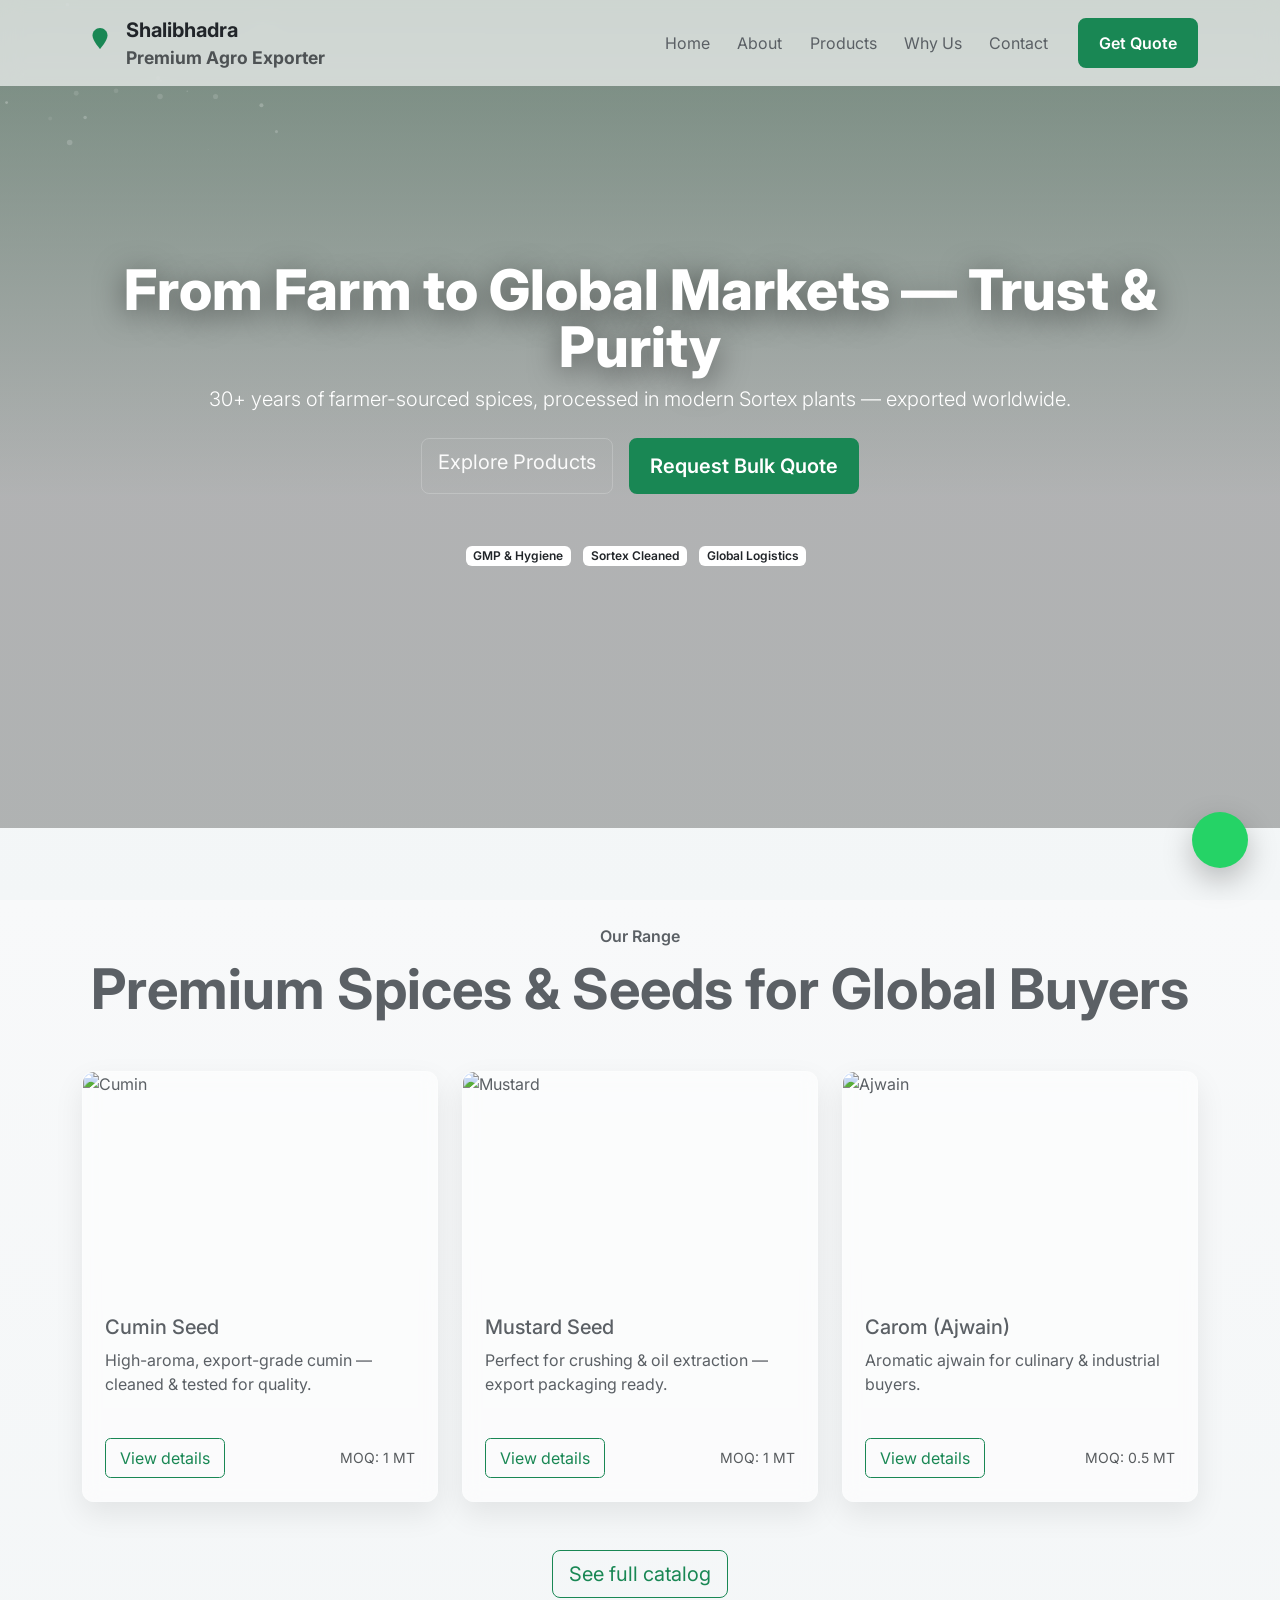
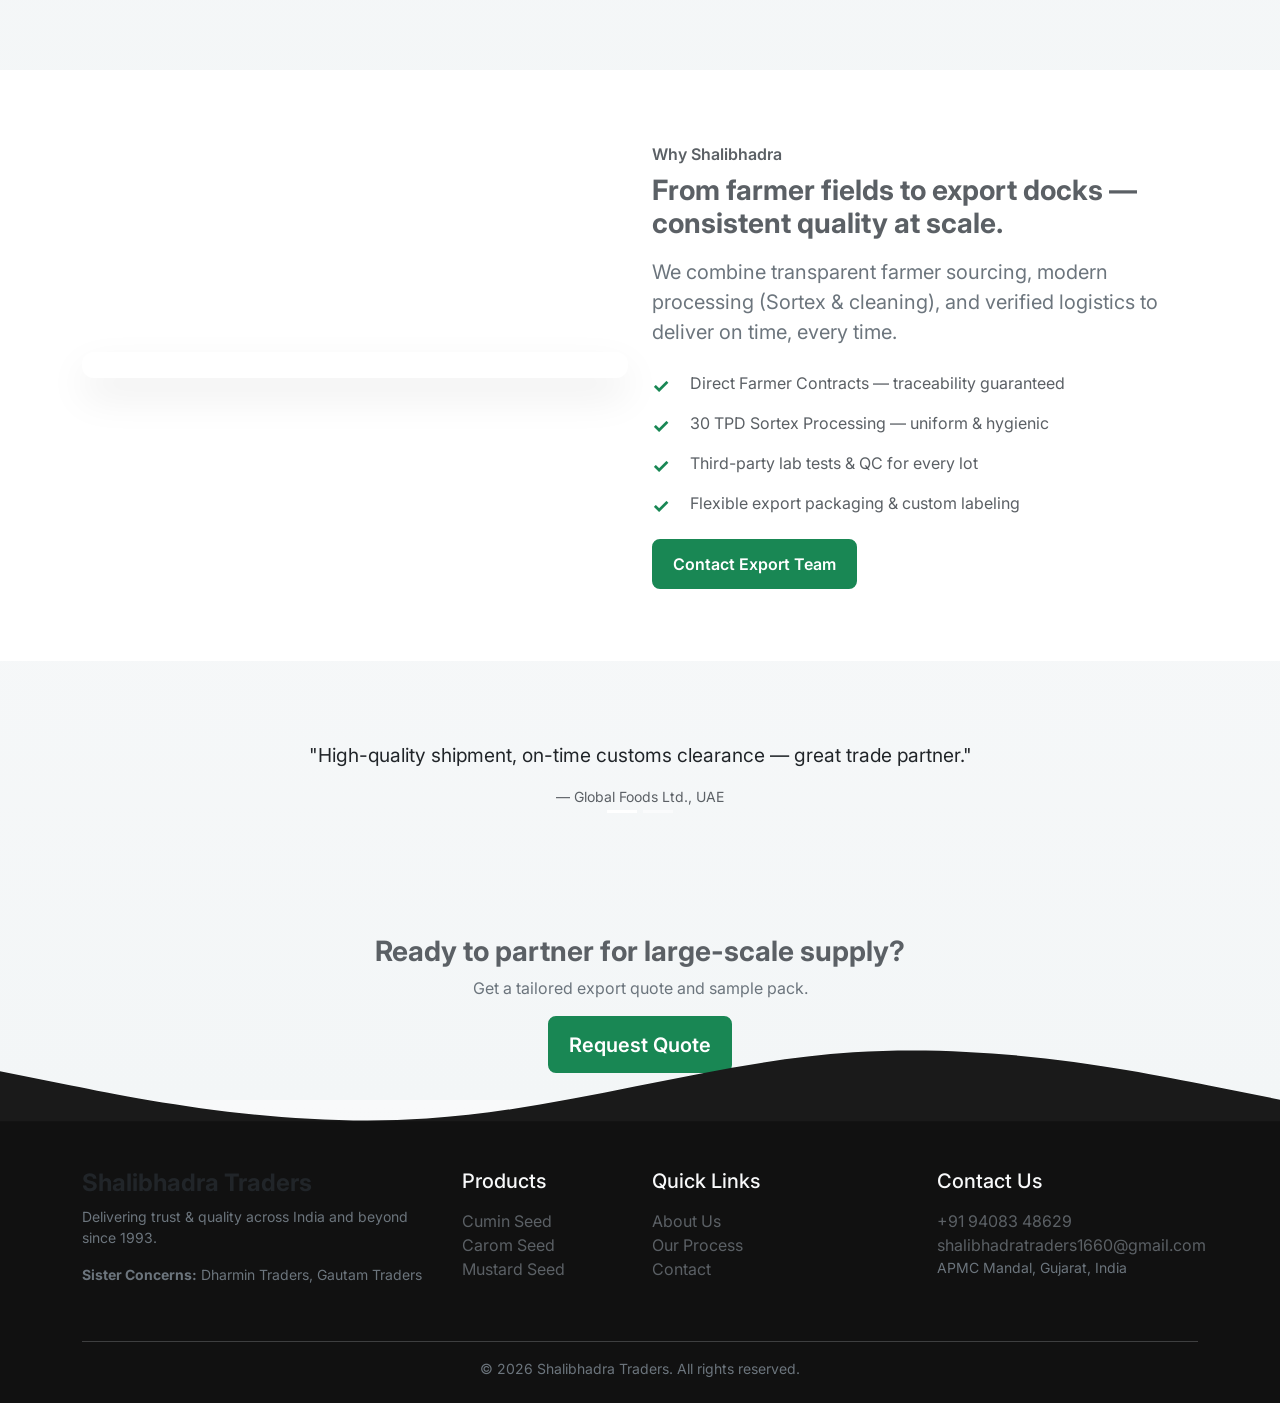
==== index.html @ 34e361e0 "add my project files" ====
<!doctype html>
<html lang="en">
<head>
  <meta charset="utf-8" />
  <meta name="viewport" content="width=device-width,initial-scale=1" />
  <title>Shalibhadra Traders — Premium Agro Exporters</title>
  <meta name="description" content="Shalibhadra Traders — Trusted agro exporter since 1993. Clean processing, direct farmer sourcing, bulk supply, global logistics." />
  <link href="https://cdn.jsdelivr.net/npm/bootstrap@5.3.3/dist/css/bootstrap.min.css" rel="stylesheet">
  <link href="https://fonts.googleapis.com/css2?family=Inter:wght@300;400;600;700&display=swap" rel="stylesheet">
  <link rel="stylesheet" href="assets/css/style.css">
</head>
<body>

  <!-- PRELOADER -->
  <div id="preloader"><div class="spinner"></div></div>

  <!-- NAV -->
  <header class="fixed-top">
    <nav id="mainNavbar" class="navbar navbar-expand-lg frosted-nav">
      <div class="container">
        <a class="navbar-brand d-flex align-items-center gap-2" href="index.html">
          <svg width="36" height="36" viewBox="0 0 24 24" fill="none" aria-hidden><path d="M12 2c2.7 0 5 2.3 5 5 0 3.4-5 9-5 9s-5-5.6-5-9c0-2.7 2.3-5 5-5z" fill="#198754"/></svg>
          <div>
            <div class="fw-bold">Shalibhadra</div>
            <small class="text-muted d-block">Premium Agro Exporter</small>
          </div>
        </a>

        <button class="navbar-toggler" type="button" data-bs-toggle="collapse" data-bs-target="#mainNav">
          <span class="navbar-toggler-icon"></span>
        </button>

        <div class="collapse navbar-collapse" id="mainNav">
          <ul class="navbar-nav ms-auto align-items-lg-center">
            <li class="nav-item"><a class="nav-link" href="#hero">Home</a></li>
            <li class="nav-item"><a class="nav-link" href="about.html">About</a></li>
            <li class="nav-item"><a class="nav-link" href="#products-preview">Products</a></li>
            <li class="nav-item"><a class="nav-link" href="#why-us">Why Us</a></li>
            <li class="nav-item"><a class="nav-link" href="contact.html">Contact</a></li>
            <li class="nav-item ms-lg-3"><a class="btn btn-primary-green" href="contact.html">Get Quote</a></li>
          </ul>
        </div>
      </div>
    </nav>
  </header>

  <!-- HERO -->
  <section id="hero" class="d-flex align-items-center justify-content-center">
    <div id="hero-bg"></div>
    <div id="hero-overlay"></div>
    <div class="container text-center" id="hero-content">
      <h1 class="hero-title animate-hero">From Farm to Global Markets — <span class="text-green">Trust & Purity</span></h1>
      <p class="lead text-white mb-4 animate-hero" style="animation-delay: 0.08s;">
        30+ years of farmer-sourced spices, processed in modern Sortex plants — exported worldwide.
      </p>
      <div class="d-flex justify-content-center gap-3 animate-hero" style="animation-delay: 0.16s;">
        <a href="#products-preview" class="btn btn-outline-light btn-lg">Explore Products</a>
        <a href="contact.html" class="btn btn-primary-green btn-lg">Request Bulk Quote</a>
      </div>

      <!-- quick badges -->
      <div class="hero-badges mt-5 animate-hero" style="animation-delay:0.26s;">
        <span class="badge bg-white text-dark me-2">GMP & Hygiene</span>
        <span class="badge bg-white text-dark me-2">Sortex Cleaned</span>
        <span class="badge bg-white text-dark">Global Logistics</span>
      </div>
    </div>

    <!-- subtle particles canvas -->
    <canvas id="hero-particles"></canvas>
  </section>

  <!-- PRODUCTS PREVIEW -->
  <section id="products-preview" class="py-6">
    <div class="container">
      <div class="text-center mb-5 animate-on-scroll">
        <span class="text-green fw-semibold">Our Range</span>
        <h2 class="display-4 fw-bold mt-2">Premium Spices & Seeds for Global Buyers</h2>
      </div>

      <div class="row g-4">
        <!-- Product card template -->
        <div class="col-md-6 col-lg-4">
          <article class="product-card-glass animate-on-scroll" data-product='{"title":"Cumin Seed","desc":"Uniform, high-oil cumin for flavor & aroma. Export-grade packaging available."}'>
            <img src="https://images.unsplash.com/photo-1516251193007-45ef944ab0c6?q=80&w=1600" class="card-img-top" alt="Cumin">
            <div class="card-body">
              <h5 class="card-title">Cumin Seed</h5>
              <p class="card-text">High-aroma, export-grade cumin — cleaned & tested for quality.</p>
              <div class="mt-3 d-flex align-items-center justify-content-between">
                <a class="btn-ghost-green btn-sm view-product" href="#" role="button">View details</a>
                <small class="text-muted">MOQ: 1 MT</small>
              </div>
            </div>
          </article>
        </div>

        <div class="col-md-6 col-lg-4">
          <article class="product-card-glass animate-on-scroll" data-product='{"title":"Mustard Seed","desc":"Bright, consistent mustard seeds sourced from trusted farms."}'>
            <img src="https://images.unsplash.com/photo-1542444459-db7a4bf93083?q=80&w=1600" class="card-img-top" alt="Mustard">
            <div class="card-body">
              <h5 class="card-title">Mustard Seed</h5>
              <p class="card-text">Perfect for crushing & oil extraction — export packaging ready.</p>
              <div class="mt-3 d-flex align-items-center justify-content-between">
                <a class="btn-ghost-green btn-sm view-product" href="#">View details</a>
                <small class="text-muted">MOQ: 1 MT</small>
              </div>
            </div>
          </article>
        </div>

        <div class="col-md-6 col-lg-4">
          <article class="product-card-glass animate-on-scroll" data-product='{"title":"Carom (Ajwain)","desc":"Fresh ajwain with strong essential oils — cleaned & size-graded."}'>
            <img src="https://images.unsplash.com/photo-1604908177522-6b2b8c8a80c6?q=80&w=1600" class="card-img-top" alt="Ajwain">
            <div class="card-body">
              <h5 class="card-title">Carom (Ajwain)</h5>
              <p class="card-text">Aromatic ajwain for culinary & industrial buyers.</p>
              <div class="mt-3 d-flex align-items-center justify-content-between">
                <a class="btn-ghost-green btn-sm view-product" href="#">View details</a>
                <small class="text-muted">MOQ: 0.5 MT</small>
              </div>
            </div>
          </article>
        </div>

      </div> <!-- /row -->

      <div class="text-center mt-5 animate-on-scroll">
        <a href="products.html" class="btn btn-outline-green btn-lg">See full catalog</a>
      </div>
    </div>
  </section>

  <!-- WHY US -->
  <section id="why-us" class="py-6 bg-white">
    <div class="container">
      <div class="row g-4 align-items-center">
        <div class="col-lg-6 animate-on-scroll">
          <div class="story-image-wrapper">
            <img src="https://images.unsplash.com/photo-1571757279013-40a0f395b3e6?q=80&w=1600" alt="Processing plant" class="img-fluid parallax-image">
          </div>
        </div>
        <div class="col-lg-6 animate-on-scroll">
          <div class="story-content-box">
            <span class="text-green fw-semibold">Why Shalibhadra</span>
            <h3 class="fw-bold mt-2">From farmer fields to export docks — consistent quality at scale.</h3>
            <p class="text-secondary fs-5 mt-3">We combine transparent farmer sourcing, modern processing (Sortex & cleaning), and verified logistics to deliver on time, every time.</p>
            <ul class="why-us-list mt-4">
              <li>Direct Farmer Contracts — traceability guaranteed</li>
              <li>30 TPD Sortex Processing — uniform & hygienic</li>
              <li>Third-party lab tests & QC for every lot</li>
              <li>Flexible export packaging & custom labeling</li>
            </ul>
            <div class="mt-4">
              <a class="btn btn-primary-green" href="contact.html">Contact Export Team</a>
            </div>
          </div>
        </div>
      </div>
    </div>
  </section>

  <!-- TESTIMONIALS -->
  <section id="testimonials" class="py-5 testimonial-section">
    <div class="container">
      <div id="testimonialCarousel" class="carousel slide" data-bs-ride="carousel">
        <div class="carousel-inner">
          <div class="carousel-item active">
            <div class="testimonial-card">
              <p>"High-quality shipment, on-time customs clearance — great trade partner."</p>
              <small class="d-block mt-3">— Global Foods Ltd., UAE</small>
            </div>
          </div>
          <div class="carousel-item">
            <div class="testimonial-card">
              <p>"Reliable quality, transparent communication — we trust their supply chain."</p>
              <small class="d-block mt-3">— SpiceWorks, UK</small>
            </div>
          </div>
        </div>
        <div class="carousel-indicators mt-3">
          <button type="button" data-bs-target="#testimonialCarousel" data-bs-slide-to="0" class="active"></button>
          <button type="button" data-bs-target="#testimonialCarousel" data-bs-slide-to="1"></button>
        </div>
      </div>
    </div>
  </section>

  <!-- CTA -->
  <section class="py-5 text-center">
    <div class="container">
      <h3 class="fw-bold animate-on-scroll">Ready to partner for large-scale supply?</h3>
      <p class="text-secondary animate-on-scroll">Get a tailored export quote and sample pack.</p>
      <a class="btn btn-primary-green btn-lg animate-on-scroll" href="contact.html">Request Quote</a>
    </div>
  </section>

  <!-- FOOTER -->
  <footer id="footer" class="footer-section">
    <div class="footer-top-wave">
      <svg xmlns="http://www.w3.org/2000/svg" viewBox="0 0 1440 120" preserveAspectRatio="none">
        <path fill="#1a1a1a" d="M0,64L80,80C160,96,320,128,480,117.3C640,107,800,53,960,42.7C1120,32,1280,64,1360,80L1440,96L1440,320L1360,320C1280,320,1120,320,960,320C800,320,640,320,480,320C320,320,160,320,80,320L0,320Z"></path>
      </svg>
    </div>

    <div class="footer-content pt-5 pb-4">
      <div class="container">
        <div class="row">
          <div class="col-lg-4 mb-4">
            <h5 class="navbar-brand fs-4"><span class="text-green">Shalibhadra</span> Traders</h5>
            <p class="text-secondary small">Delivering trust & quality across India and beyond since 1993.</p>
            <p class="text-secondary small"><strong>Sister Concerns:</strong> Dharmin Traders, Gautam Traders</p>
          </div>
          <div class="col-lg-2 mb-4">
            <h5 class="text-light mb-3">Products</h5>
            <ul class="list-unstyled footer-links">
              <li><a href="product-detail.html">Cumin Seed</a></li>
              <li><a href="product-detail.html">Carom Seed</a></li>
              <li><a href="product-detail.html">Mustard Seed</a></li>
            </ul>
          </div>
          <div class="col-lg-3 mb-4">
            <h5 class="text-light mb-3">Quick Links</h5>
            <ul class="list-unstyled footer-links">
              <li><a href="about.html">About Us</a></li>
              <li><a href="about.html#process">Our Process</a></li>
              <li><a href="contact.html">Contact</a></li>
            </ul>
          </div>
          <div class="col-lg-3 mb-4">
            <h5 class="text-light mb-3">Contact Us</h5>
            <ul class="list-unstyled footer-links">
              <li><a href="tel:+919408348629">+91 94083 48629</a></li>
              <li><a href="mailto:shalibhadratraders1660@gmail.com">shalibhadratraders1660@gmail.com</a></li>
              <li><p class="text-secondary small">APMC Mandal, Gujarat, India</p></li>
            </ul>
          </div>
        </div>

        <hr class="border-secondary-subtle">
        <div class="text-center text-secondary small">© <span id="current-year"></span> Shalibhadra Traders. All rights reserved.</div>
      </div>
    </div>
  </footer>

  <!-- PRODUCT DETAILS MODAL -->
  <div class="modal fade" id="productModal" tabindex="-1" aria-hidden="true">
    <div class="modal-dialog modal-dialog-centered modal-lg">
      <div class="modal-content border-0 shadow-lg">
        <div class="modal-header border-0">
          <h5 id="productModalTitle" class="modal-title"></h5>
          <button type="button" class="btn-close" data-bs-dismiss="modal" aria-label="Close"></button>
        </div>
        <div class="modal-body">
          <p id="productModalDesc" class="text-secondary"></p>
          <div class="row">
            <div class="col-md-6">
              <table class="table">
                <tbody>
                  <tr><th>MOQ</th><td>0.5 - 1 MT</td></tr>
                  <tr><th>Packing</th><td>Jute Bags / PP Bag / Bulk</td></tr>
                  <tr><th>Processing</th><td>Sortex cleaned, graded</td></tr>
                </tbody>
              </table>
            </div>
            <div class="col-md-6">
              <div class="ratio ratio-16x9">
                <img id="productModalImage" src="" alt="product" class="img-fluid object-cover">
              </div>
            </div>
          </div>
        </div>
        <div class="modal-footer border-0">
          <a href="contact.html" class="btn btn-primary-green">Get Sample & Quote</a>
        </div>
      </div>
    </div>
  </div>

  <!-- WHATSAPP -->
  <a href="https://api.whatsapp.com/send?phone=919408348629" id="whatsapp-button" target="_blank" title="Chat on WhatsApp">
    <svg xmlns="http://www.w3.org/2000/svg" fill="currentColor" viewBox="0 0 16 16"><path d="M13.601 2.326A7.854 7.854 0 0 0 7.994 0..."/></svg>
  </a>

  <script src="https://cdn.jsdelivr.net/npm/bootstrap@5.3.3/dist/js/bootstrap.bundle.min.js"></script>
  <script src="assets/js/main.js"></script>
</body>
</html>
---- assets/css/style.css ----
/* --- Root & Base --- */
:root {
  --brand-light-bg: #F8F9FA;
  --brand-white: #FFFFFF;
  --brand-dark-text: #212529;
  --brand-secondary-text: #5b6065;
  --brand-green: #198754;
  --brand-green-light: rgba(25,135,84,0.08);
  --brand-border: #E9ECEF;
  --font-sans: 'Inter', sans-serif;
  --glass-opacity: 0.55;
}

* {box-sizing: border-box}
html,body {height:100%}
body {
  background: linear-gradient(180deg, var(--brand-light-bg) 0%, #F3F6F7 100%);
  color: var(--brand-secondary-text);
  font-family: var(--font-sans);
  -webkit-font-smoothing:antialiased;
  -moz-osx-font-smoothing:grayscale;
  overflow-x:hidden;
}

/* Preloader */
#preloader{
  position:fixed;inset:0;background:var(--brand-white);z-index:9999;
  display:flex;align-items:center;justify-content:center;transition:opacity .5s ease;
}
#preloader .spinner{width:56px;height:56px;border:5px solid var(--brand-green-light);border-top-color:var(--brand-green);border-radius:50%;animation:spin 0.9s linear infinite}
@keyframes spin{to{transform:rotate(360deg)}}
body.loaded #preloader{opacity:0;visibility:hidden;pointer-events:none}

/* Navbar */
.frosted-nav{
  background: rgba(255,255,255,0.65);
  backdrop-filter: blur(10px);
  -webkit-backdrop-filter: blur(10px);
  padding: 0.6rem 0;
  transition: all .25s ease;
  border-bottom:1px solid transparent;
}
.frosted-nav.scrolled{background:rgba(255,255,255,0.88);border-bottom:1px solid var(--brand-border)}
.navbar-brand{font-weight:700;color:var(--brand-dark-text)}
.nav-link{color:var(--brand-secondary-text);margin:0 .35rem;position:relative;padding-bottom:.5rem}
.nav-link::after{content:'';position:absolute;left:.5rem;right:.5rem;height:2px;background:var(--brand-green);transform:scaleX(0);transition:transform .28s}
.nav-link:hover::after,.nav-link.active::after{transform:scaleX(1)}
.navbar-toggler{border-color:rgba(0,0,0,0.08)}
.navbar-toggler-icon{background-image:url("data:image/svg+xml,%3csvg xmlns='http://www.w3.org/2000/svg' viewBox='0 0 30 30'%3e%3cpath stroke='rgba(33,37,41,0.7)' stroke-linecap='round' stroke-miterlimit='10' stroke-width='2' d='M4 7h22M4 15h22M4 23h22'/%3e%3c/svg%3e")}

/* Hero */
#hero{height:92vh;min-height:560px;position:relative;display:flex;align-items:center;justify-content:center;text-align:center;color:#fff;overflow:hidden}
#hero-bg{
  position:absolute;inset:0;background-image: url('https://images.unsplash.com/photo-1516253593875-bd7c038363a0?q=80&w=2000');
  background-size:cover;background-position:center;filter:brightness(.46) saturate(.95);
  transform:scale(1.05);transition:transform 12s linear;
}
#hero:hover #hero-bg{transform:scale(1.02)}
#hero-overlay{position:absolute;inset:0;background:linear-gradient(180deg, rgba(6,44,21,0.55) 0%, rgba(0,0,0,0.28) 60%)}
#hero-content{position:relative;z-index:5;padding:6rem 1rem}
.hero-title{font-size:clamp(2rem,5vw,3.5rem);line-height:1.02;font-weight:800;color:white;text-shadow:0 6px 30px rgba(0,0,0,.5)}
.hero-badges .badge{background:rgba(255,255,255,0.92);color:var(--brand-dark-text);font-weight:600;margin-right:.5rem}

/* Particles canvas */
#hero-particles{position:absolute;inset:0;z-index:4;pointer-events:none}

/* Buttons */
.btn-primary-green{background:var(--brand-green);color:#fff;border:2px solid var(--brand-green);font-weight:600;padding:.7rem 1.2rem;border-radius:.5rem}
.btn-primary-green:hover{background:transparent;color:var(--brand-green);transform:translateY(-3px);box-shadow:0 10px 30px rgba(25,135,84,0.12)}
.btn-outline-light{border:1px solid rgba(255,255,255,0.2);color:rgba(255,255,255,0.95)}
.btn-outline-green{border:1px solid var(--brand-green);color:var(--brand-green);background:transparent}

/* Sections */
section{padding:4.5rem 0}
#products-preview{padding-top:6rem}
.page-header{padding:7rem 0 3rem;background:var(--brand-white);border-bottom:1px solid var(--brand-border)}
.story-section{padding:3.5rem 0}
.story-image-wrapper{border-radius:.75rem;overflow:hidden;box-shadow:0 18px 40px rgba(0,0,0,.08)}
.story-image-wrapper img{width:100%;height:100%;object-fit:cover}

/* Product Card Glass */
.product-card-glass{
  background: rgba(255,255,255,var(--glass-opacity));backdrop-filter: blur(8px);-webkit-backdrop-filter: blur(8px);
  border-radius:.75rem;border:1px solid rgba(255,255,255,0.18);box-shadow:0 12px 30px rgba(0,0,0,0.08);overflow:hidden;transition:all .28s;display:flex;flex-direction:column;height:100%
}
.product-card-glass .card-img-top{height:220px;object-fit:cover;transition:transform .4s}
.product-card-glass:hover{transform:translateY(-10px);box-shadow:0 30px 60px rgba(0,0,0,0.12)}
.product-card-glass:hover .card-img-top{transform:scale(1.05)}
.product-card-glass .card-body{padding:1.4rem;display:flex;flex-direction:column;gap:.6rem}
.btn-ghost-green{color:var(--brand-green);border:1px solid var(--brand-green);padding:.45rem .85rem;border-radius:.35rem;text-decoration:none}

/* Feature & Why us */
.feature-card{background:var(--brand-white);border:1px solid var(--brand-border);border-radius:.75rem;padding:1.5rem;transition:all .25s}
.why-us-list{list-style:none;padding-left:0}
.why-us-list li{position:relative;padding-left:2.4rem;margin-bottom:1rem;color:var(--brand-secondary-text)}
.why-us-list li::before{content:'✓';position:absolute;left:0;color:var(--brand-green);font-weight:700;font-size:1.25rem}

/* Testimonial */
.testimonial-card{max-width:880px;margin:0 auto;padding:2rem;text-align:center}
.testimonial-card p{color:var(--brand-dark-text);font-weight:400;font-size:1.2rem}

/* Footer */
.footer-section{background:#111;color:var(--brand-secondary-text);position:relative}
.footer-top-wave{position:absolute;top:0;left:0;width:100%;line-height:0;transform:translateY(-100%)}
.footer-content{padding-top:5rem;padding-bottom:4rem}
.footer-links a{color:var(--brand-secondary-text);text-decoration:none}
.footer-links a:hover{color:var(--brand-green)}

/* Modal product image */
#productModalImage{width:100%;height:100%;object-fit:cover}

/* Animate on scroll (JS will add .is-visible) */
.animate-on-scroll{opacity:0;transform:translateY(30px);transition:opacity .8s ease-out,transform .8s ease-out}
.animate-on-scroll.is-visible{opacity:1;transform:none}

/* WhatsApp button */
#whatsapp-button{position:fixed;right:2rem;bottom:2rem;background:#25D366;color:white;width:56px;height:56px;border-radius:50%;display:flex;align-items:center;justify-content:center;box-shadow:0 12px 30px rgba(0,0,0,0.25);z-index:9999}
#whatsapp-button svg{width:22px;height:22px}

/* Responsive */
@media (max-width:991px){
  #hero-content{padding:3.5rem 1rem}
  .hero-title{font-size:1.9rem}
  .product-card-glass .card-img-top{height:180px}
}
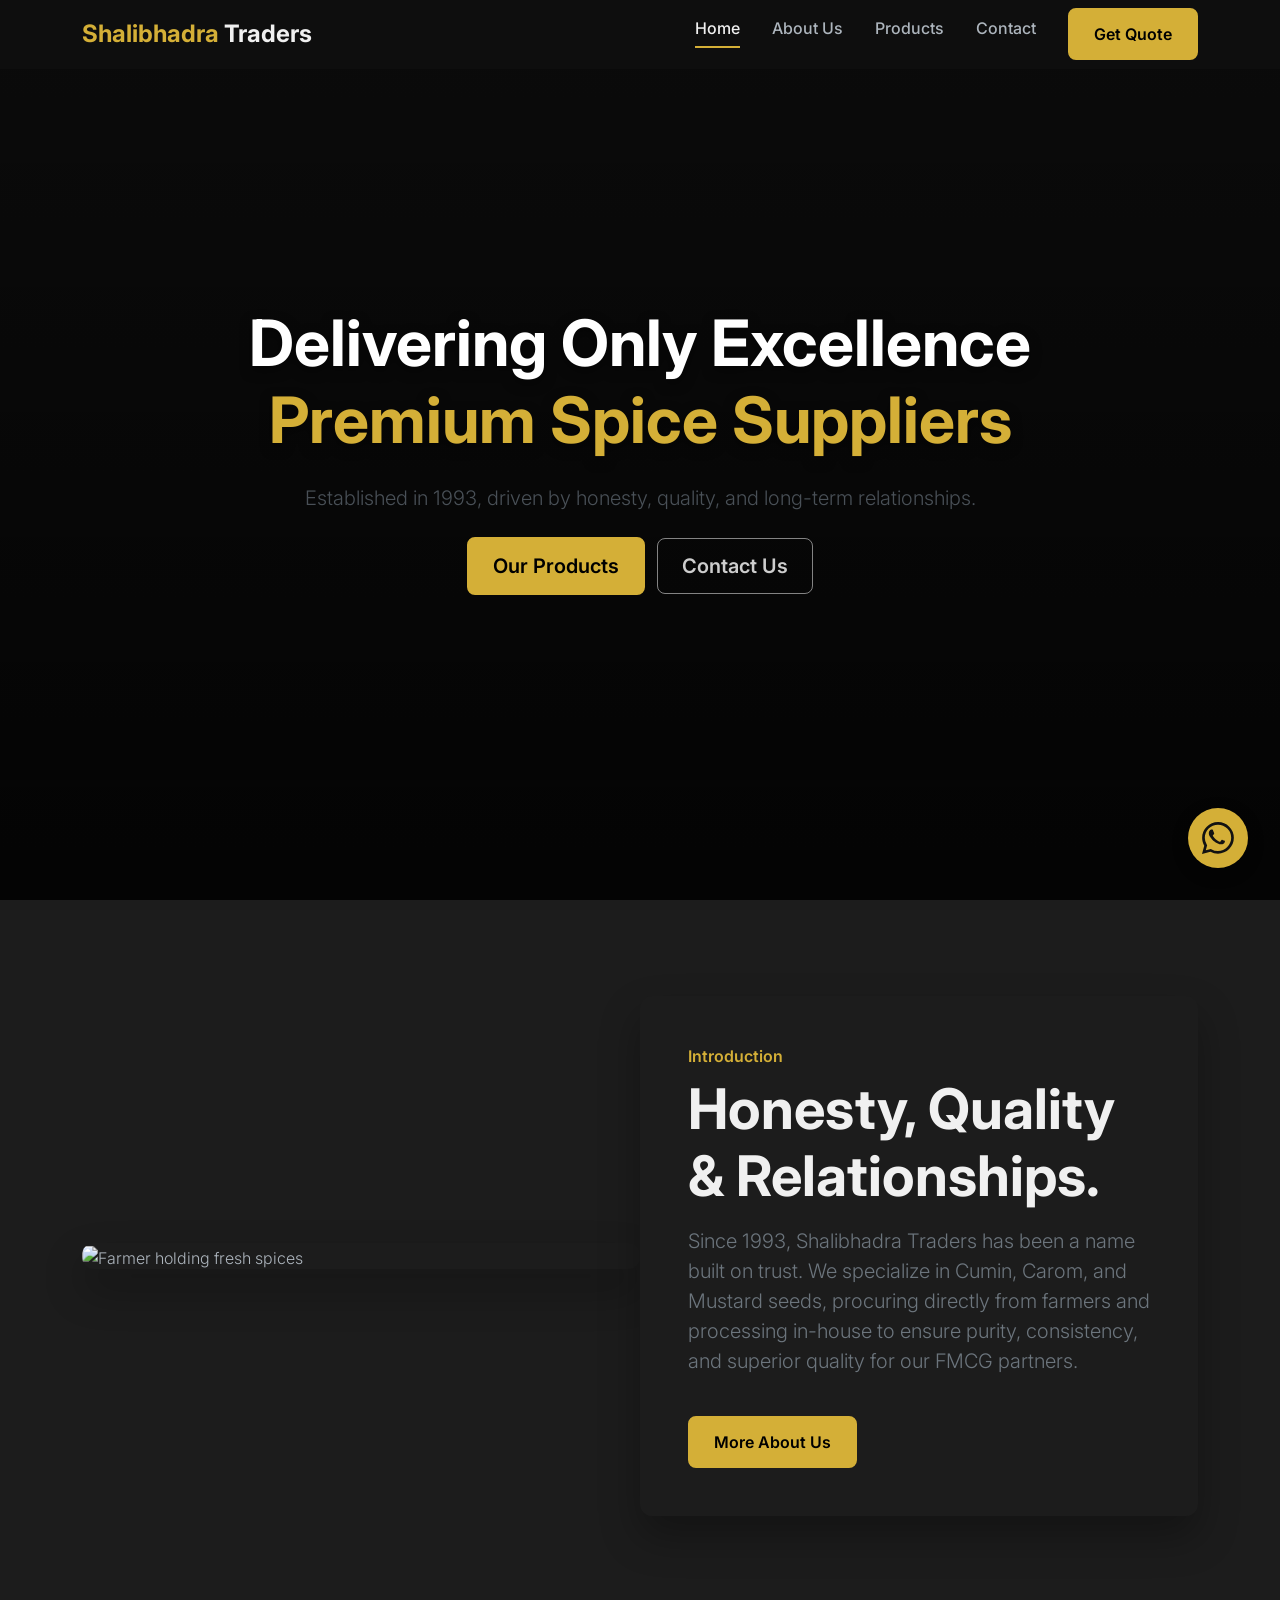
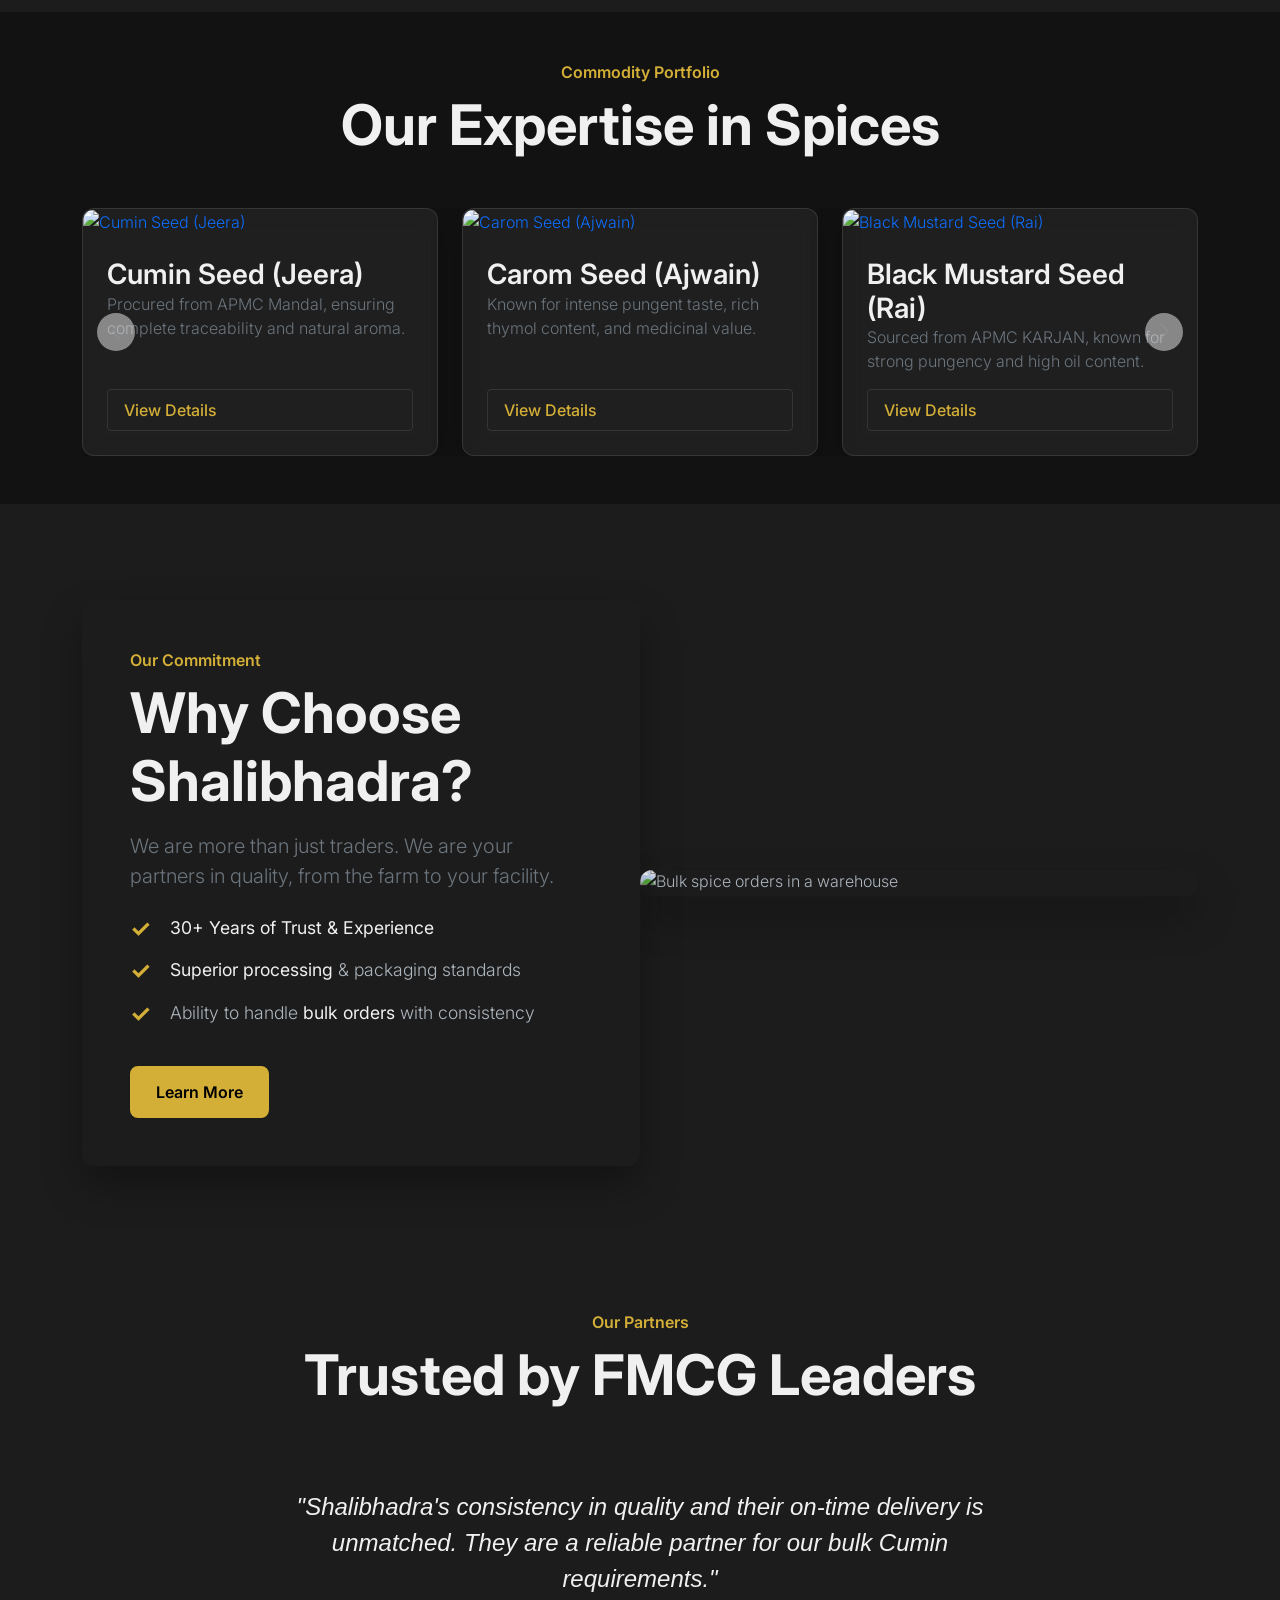
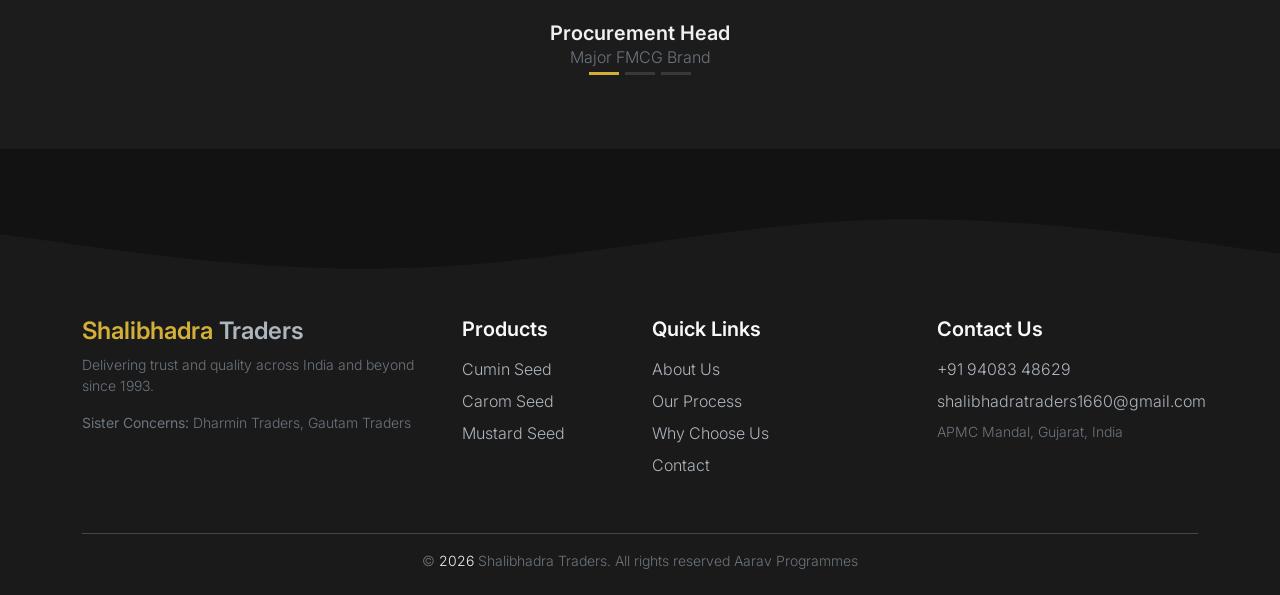
==== commit 73720955: "add my project files" ====
--- a/index.html
+++ b/index.html
@@ -1,287 +1,368 @@
-<!doctype html>
+<!DOCTYPE html>
 <html lang="en">
 <head>
-  <meta charset="utf-8" />
-  <meta name="viewport" content="width=device-width,initial-scale=1" />
-  <title>Shalibhadra Traders — Premium Agro Exporters</title>
-  <meta name="description" content="Shalibhadra Traders — Trusted agro exporter since 1993. Clean processing, direct farmer sourcing, bulk supply, global logistics." />
-  <link href="https://cdn.jsdelivr.net/npm/bootstrap@5.3.3/dist/css/bootstrap.min.css" rel="stylesheet">
-  <link href="https://fonts.googleapis.com/css2?family=Inter:wght@300;400;600;700&display=swap" rel="stylesheet">
-  <link rel="stylesheet" href="assets/css/style.css">
+    <meta charset="UTF-8">
+    <meta name="viewport" content="width=device-width, initial-scale=1.0">
+    
+    <!-- === SEO === -->
+    <title>Shalibhadra Traders - Premium Spice Suppliers & Exporters</title>
+    <meta name="description" content="Welcome to Shalibhadra Traders, a trusted supplier of premium Cumin, Carom, and Mustard seeds since 1993. We specialize in direct farmer sourcing and bulk FMCG supply.">
+    <link rel="canonical" href="https://www.yourdomain.com/index.html">
+    <link rel="icon" href="https://placehold.co/32x32/D4AF37/121212?text=ST" type="image/png">
+
+    <!-- === Open Graph (for Social Sharing) === -->
+    <meta property="og:title" content="Shalibhadra Traders - Premium Spice Suppliers">
+    <meta property="og:description" content="Trusted supplier of Cumin, Carom, and Mustard seeds. Direct farmer sourcing & in-house Sortex processing.">
+    <meta property="og:type" content="website">
+    <meta property="og:url" content="https://www.yourdomain.com/index.html">
+    <meta property="og:image" content="https://images.unsplash.com/photo-1516253593875-bd7c038363a0?q=80&w=1200&fit=crop">
+
+    <!-- === STYLES === -->
+    <link href="https://cdn.jsdelivr.net/npm/bootstrap@5.3.3/dist/css/bootstrap.min.css" rel="stylesheet">
+    <link href="https://fonts.googleapis.com/css2?family=Inter:wght@300;400;600;700&display=swap" rel="stylesheet">
+    <link rel="stylesheet" href="assets/css/style.css">
 </head>
 <body>
 
-  <!-- PRELOADER -->
-  <div id="preloader"><div class="spinner"></div></div>
-
-  <!-- NAV -->
-  <header class="fixed-top">
-    <nav id="mainNavbar" class="navbar navbar-expand-lg frosted-nav">
-      <div class="container">
-        <a class="navbar-brand d-flex align-items-center gap-2" href="index.html">
-          <svg width="36" height="36" viewBox="0 0 24 24" fill="none" aria-hidden><path d="M12 2c2.7 0 5 2.3 5 5 0 3.4-5 9-5 9s-5-5.6-5-9c0-2.7 2.3-5 5-5z" fill="#198754"/></svg>
-          <div>
-            <div class="fw-bold">Shalibhadra</div>
-            <small class="text-muted d-block">Premium Agro Exporter</small>
-          </div>
-        </a>
-
-        <button class="navbar-toggler" type="button" data-bs-toggle="collapse" data-bs-target="#mainNav">
-          <span class="navbar-toggler-icon"></span>
-        </button>
-
-        <div class="collapse navbar-collapse" id="mainNav">
-          <ul class="navbar-nav ms-auto align-items-lg-center">
-            <li class="nav-item"><a class="nav-link" href="#hero">Home</a></li>
-            <li class="nav-item"><a class="nav-link" href="about.html">About</a></li>
-            <li class="nav-item"><a class="nav-link" href="#products-preview">Products</a></li>
-            <li class="nav-item"><a class="nav-link" href="#why-us">Why Us</a></li>
-            <li class="nav-item"><a class="nav-link" href="contact.html">Contact</a></li>
-            <li class="nav-item ms-lg-3"><a class="btn btn-primary-green" href="contact.html">Get Quote</a></li>
-          </ul>
+    <!-- ======== PRELOADER ======== -->
+    <div id="preloader">
+        <div class="spinner"></div>
+    </div>
+
+    <!-- ======== REUSABLE HEADER ======== -->
+    <header class="fixed-top">
+        <nav class="navbar navbar-expand-lg frosted-nav" id="mainNavbar">
+            <div class="container">
+                <a class="navbar-brand" href="index.html">
+                    <span class="text-gold">Shalibhadra</span> Traders
+                </a>
+                <button class="navbar-toggler" type="button" data-bs-toggle="collapse" data-bs-target="#mainNav">
+                    <span class="navbar-toggler-icon"></span>
+                </button>
+                <div class="collapse navbar-collapse" id="mainNav">
+                    <ul class="navbar-nav ms-auto mb-2 mb-lg-0">
+                        <li class="nav-item">
+                            <a class="nav-link" href="index.html">Home</a>
+                        </li>
+                        <li class="nav-item">
+                            <a class="nav-link" href="about.html">About Us</a>
+                        </li>
+                        <li class="nav-item">
+                            <a class="nav-link" href="products.html">Products</a>
+                        </li>
+                        <li class="nav-item">
+                            <a class="nav-link" href="contact.html">Contact</a>
+                        </li>
+                        <li class="nav-item ms-lg-3">
+                            <a class="btn btn-primary-gold" href="contact.html">Get Quote</a>
+                        </li>
+                    </ul>
+                </div>
+            </div>
+        </nav>
+    </header>
+    <!-- ======== END REUSABLE HEADER ======== -->
+
+    <main>
+        <!-- 1. HERO SECTION (Video Background) -->
+        <section id="hero">
+            <video id="hero-video" poster="https://images.unsplash.com/photo-1600955941682-7f6ee6a8c634?q=80&w=1920&fit=crop" autoplay loop muted playsinline>
+                <source src="https://cdn.coverr.co/videos/coverr-spices-on-a-wooden-board-5694/1080p.mp4" type="video/mp4">
+            </video>
+            <div id="hero-overlay"></div>
+            <div id="hero-content" class="container text-center">
+                <div class="animate-hero">
+                    <h1 class="hero-title">
+                        Delivering Only Excellence
+                        <br>
+                        <span class="text-gold">Premium Spice Suppliers</span>
+                    </h1>
+                </div>
+                <div class="animate-hero" style="animation-delay: 0.2s;">
+                    <p class="lead text-light-emphasis my-4">
+                        Established in 1993, driven by honesty, quality, and long-term relationships.
+                    </p>
+                </div>
+                <div class="animate-hero" style="animation-delay: 0.4s;">
+                    <a href="products.html" class="btn btn-primary-gold btn-lg me-2">Our Products</a>
+                    <a href="contact.html" class="btn btn-outline-light btn-lg">Contact Us</a>
+                </div>
+            </div>
+        </section>
+
+        <!-- 2. ABOUT US PREVIEW (Creative Overlap) -->
+        <section id="about-preview" class="story-section">
+            <div class="container">
+                <div class="row g-0 align-items-center">
+                    <div class="col-lg-6">
+                        <div class="story-image-wrapper animate-on-scroll">
+                            <img src="https://images.unsplash.com/photo-1516253593875-bd7c038363a0?q=80&w=1920&fit=crop" alt="Farmer holding fresh spices" class="img-fluid parallax-image">
+                        </div>
+                    </div>
+                    <div class="col-lg-6">
+                        <div class="story-content-box story-content-right animate-on-scroll">
+                            <span class="text-gold fw-semibold">Introduction</span>
+                            <h2 class="display-4 fw-bold mt-2">Honesty, Quality & Relationships.</h2>
+                            <p class="fs-5 mt-3 text-secondary">
+                                Since 1993, Shalibhadra Traders has been a name built on trust. We specialize in Cumin, Carom, and Mustard seeds, procuring directly from farmers and processing in-house to ensure purity, consistency, and superior quality for our FMCG partners.
+                            </p>
+                            <a href="about.html" class="btn btn-primary-gold mt-4">More About Us</a>
+                        </div>
+                    </div>
+                </div>
+            </div>
+        </section>
+
+        <!-- 3. PRODUCTS PREVIEW (Carousel) -->
+        <section id="products-preview" class="py-5 py-lg-6">
+            <div class="container">
+                <div class="text-center mb-5 animate-on-scroll">
+                    <span class="text-gold fw-semibold">Commodity Portfolio</span>
+                    <h2 class="display-4 fw-bold mt-2">Our Expertise in Spices</h2>
+                </div>
+                
+                <div id="productCarousel" class="carousel slide animate-on-scroll" data-bs-ride="carousel">
+                    <div class="carousel-inner">
+                        <!-- Slide 1 -->
+                        <div class="carousel-item active">
+                            <div class="row g-4 justify-content-center">
+                                <div class="col-md-6 col-lg-4 d-flex">
+                                    <a href="product-detail.html" class="product-card-glass">
+                                        <div class="card-img-wrapper">
+                                            <img src="https://images.unsplash.com/photo-1610385930602-a162f2f75fbe?q=80&w=800&fit=crop" alt="Cumin Seed (Jeera)" class="card-img-top">
+                                        </div>
+                                        <div class="card-body">
+                                            <h3 class="card-title">Cumin Seed (Jeera)</h3>
+                                            <p class="card-text text-secondary">Procured from APMC Mandal, ensuring complete traceability and natural aroma.</p>
+                                            <span class="btn-outline-gold mt-auto">View Details</span>
+                                        </div>
+                                    </a>
+                                </div>
+                                <div class="col-md-6 col-lg-4 d-none d-md-flex">
+                                    <a href="product-detail.html" class="product-card-glass">
+                                        <div class="card-img-wrapper">
+                                            <img src="https://images.unsplash.com/photo-1620921021711-2f8f3c7f9c2d?q=80&w=800&fit=crop" alt="Carom Seed (Ajwain)" class="card-img-top">
+                                        </div>
+                                        <div class="card-body">
+                                            <h3 class="card-title">Carom Seed (Ajwain)</h3>
+                                            <p class="card-text text-secondary">Known for intense pungent taste, rich thymol content, and medicinal value.</p>
+                                            <span class="btn-outline-gold mt-auto">View Details</span>
+                                        </div>
+                                    </a>
+                                </div>
+                                <div class="col-md-6 col-lg-4 d-none d-lg-flex">
+                                    <a href="product-detail.html" class="product-card-glass">
+                                        <div class="card-img-wrapper">
+                                            <img src="https://images.unsplash.com/photo-1582295096131-27cf11b7f2de?q=80&w=800&fit=crop" alt="Black Mustard Seed (Rai)" class="card-img-top">
+                                        </div>
+                                        <div class="card-body">
+                                            <h3 class="card-title">Black Mustard Seed (Rai)</h3>
+                                            <p class="card-text text-secondary">Sourced from APMC KARJAN, known for strong pungency and high oil content.</p>
+                                            <span class="btn-outline-gold mt-auto">View Details</span>
+                                        </div>
+                                    </a>
+                                </div>
+                            </div>
+                        </div>
+                        <!-- Slide 2 (Mirror for demo) -->
+                        <div class="carousel-item">
+                            <div class="row g-4 justify-content-center">
+                                <div class="col-md-6 col-lg-4 d-none d-lg-flex">
+                                    <a href="product-detail.html" class="product-card-glass">
+                                        <div class="card-img-wrapper">
+                                            <img src="https://images.unsplash.com/photo-1582295096131-27cf11b7f2de?q=80&w=800&fit=crop" alt="Black Mustard Seed (Rai)" class="card-img-top">
+                                        </div>
+                                        <div class="card-body">
+                                            <h3 class="card-title">Black Mustard Seed (Rai)</h3>
+                                            <p class="card-text text-secondary">Sourced from APMC KARJAN, known for strong pungency and high oil content.</p>
+                                            <span class="btn-outline-gold mt-auto">View Details</span>
+                                        </div>
+                                    </a>
+                                </div>
+                                <div class="col-md-6 col-lg-4 d-flex">
+                                    <a href="product-detail.html" class="product-card-glass">
+                                        <div class="card-img-wrapper">
+                                            <img src="https://images.unsplash.com/photo-1610385930602-a162f2f75fbe?q=80&w=800&fit=crop" alt="Cumin Seed (Jeera)" class="card-img-top">
+                                        </div>
+                                        <div class="card-body">
+                                            <h3 class="card-title">Cumin Seed (Jeera)</h3>
+                                            <p class="card-text text-secondary">Procured from APMC Mandal, ensuring complete traceability and natural aroma.</p>
+                                            <span class="btn-outline-gold mt-auto">View Details</span>
+                                        </div>
+                                    </a>
+                                </div>
+                                <div class="col-md-6 col-lg-4 d-none d-md-flex">
+                                    <a href="product-detail.html" class="product-card-glass">
+                                        <div class="card-img-wrapper">
+                                            <img src="https://images.unsplash.com/photo-1620921021711-2f8f3c7f9c2d?q=80&w=800&fit=crop" alt="Carom Seed (Ajwain)" class="card-img-top">
+                                        </div>
+                                        <div class="card-body">
+                                            <h3 class="card-title">Carom Seed (Ajwain)</h3>
+                                            <p class="card-text text-secondary">Known for intense pungent taste, rich thymol content, and medicinal value.</p>
+                                            <span class="btn-outline-gold mt-auto">View Details</span>
+                                        </div>
+                                    </a>
+                                </div>
+                            </div>
+                        </div>
+                    </div>
+                    <button class="carousel-control-prev" type="button" data-bs-target="#productCarousel" data-bs-slide="prev">
+                        <span class="carousel-control-prev-icon" aria-hidden="true"></span>
+                        <span class="visually-hidden">Previous</span>
+                    </button>
+                    <button class="carousel-control-next" type="button" data-bs-target="#productCarousel" data-bs-slide="next">
+                        <span class="carousel-control-next-icon" aria-hidden="true"></span>
+                        <span class="visually-hidden">Next</span>
+                    </button>
+                </div>
+            </div>
+        </section>
+
+        <!-- 4. WHY US PREVIEW (Creative Overlap) -->
+        <section id="why-us-preview" class="story-section">
+            <div class="container">
+                <div class="row g-0 align-items-center">
+                    <div class="col-lg-6 order-lg-last">
+                        <div class="story-image-wrapper animate-on-scroll">
+                            <img src="https://images.unsplash.com/photo-1509358271058-f6084b31f2b6?q=80&w=1920&fit=crop" alt="Bulk spice orders in a warehouse" class="img-fluid parallax-image">
+                        </div>
+                    </div>
+                    <div class="col-lg-6">
+                        <div class="story-content-box story-content-left animate-on-scroll">
+                            <span class="text-gold fw-semibold">Our Commitment</span>
+                            <h2 class="display-4 fw-bold mt-2">Why Choose Shalibhadra?</h2>
+                            <p class="fs-5 mt-3 text-secondary">
+                                We are more than just traders. We are your partners in quality, from the farm to your facility.
+                            </p>
+                            <ul class="why-us-list fs-5 mt-4">
+                                <li><strong>30+ Years of Trust & Experience</strong></li>
+                                <li><strong>Superior processing</strong> & packaging standards</li>
+                                <li>Ability to handle <strong>bulk orders</strong> with consistency</li>
+                            </ul>
+                            <a href="about.html#why-us" class="btn btn-primary-gold mt-4">Learn More</a>
+                        </div>
+                    </div>
+                </div>
+            </div>
+        </section>
+
+        <!-- 5. TESTIMONIALS (Carousel) -->
+        <section id="testimonials" class="testimonial-section py-5 py-lg-6">
+            <div class="container">
+                <div class="text-center mb-5 animate-on-scroll">
+                    <span class="text-gold fw-semibold">Our Partners</span>
+                    <h2 class="display-4 fw-bold mt-2">Trusted by FMCG Leaders</h2>
+                </div>
+                <div id="testimonialCarousel" class="carousel slide animate-on-scroll" data-bs-ride="carousel">
+                    <div class="carousel-indicators">
+                        <button type="button" data-bs-target="#testimonialCarousel" data-bs-slide-to="0" class="active" aria-current="true" aria-label="Slide 1"></button>
+                        <button type="button" data-bs-target="#testimonialCarousel" data-bs-slide-to="1" aria-label="Slide 2"></button>
+                        <button type="button" data-bs-target="#testimonialCarousel" data-bs-slide-to="2" aria-label="Slide 3"></button>
+                    </div>
+                    <div class="carousel-inner">
+                        <div class="carousel-item active">
+                            <div class="testimonial-card">
+                                <p class="fs-4 fst-italic">"Shalibhadra's consistency in quality and their on-time delivery is unmatched. They are a reliable partner for our bulk Cumin requirements."</p>
+                                <h5 class="mt-4 mb-0">Procurement Head</h5>
+                                <span class="text-secondary">Major FMCG Brand</span>
+                            </div>
+                        </div>
+                        <div class="carousel-item">
+                            <div class="testimonial-card">
+                                <p class="fs-4 fst-italic">"The purity and thymol content in their Carom seeds are consistently high. Their direct-from-farm model makes all the difference."</p>
+                                <h5 class="mt-4 mb-0">Quality Assurance Manager</h5>
+                                <span class="text-secondary">Leading Spice Manufacturer</span>
+                            </div>
+                        </div>
+                        <div class="carousel-item">
+                            <div class="testimonial-card">
+                                <p class="fs-4 fst-italic">"We've partnered with Shalibhadra Traders for over a decade. Their ethical practices and ability to handle large orders make them invaluable."</p>
+                                <h5 class="mt-4 mb-0">Supply Chain Director</h5>
+                                <span class="text-secondary">National Retail Chain</span>
+                            </div>
+                        </div>
+                    </div>
+                </div>
+            </div>
+        </section>
+    </main>
+
+    <!-- ======== REUSABLE FOOTER (NEW DESIGN) ======== -->
+    <footer id="footer" class="footer-section">
+        <div class="footer-top-wave">
+            <svg xmlns="http://www.w3.org/2000/svg" viewBox="0 0 1440 120" preserveAspectRatio="none">
+                <path fill="#1a1a1a" fill-opacity="1" d="M0,64L80,80C160,96,320,128,480,117.3C640,107,800,53,960,42.7C1120,32,1280,64,1360,80L1440,96L1440,320L1360,320C1280,320,1120,320,960,320C800,320,640,320,480,320C320,320,160,320,80,320L0,320Z"></path>
+            </svg>
         </div>
-      </div>
-    </nav>
-  </header>
-
-  <!-- HERO -->
-  <section id="hero" class="d-flex align-items-center justify-content-center">
-    <div id="hero-bg"></div>
-    <div id="hero-overlay"></div>
-    <div class="container text-center" id="hero-content">
-      <h1 class="hero-title animate-hero">From Farm to Global Markets — <span class="text-green">Trust & Purity</span></h1>
-      <p class="lead text-white mb-4 animate-hero" style="animation-delay: 0.08s;">
-        30+ years of farmer-sourced spices, processed in modern Sortex plants — exported worldwide.
-      </p>
-      <div class="d-flex justify-content-center gap-3 animate-hero" style="animation-delay: 0.16s;">
-        <a href="#products-preview" class="btn btn-outline-light btn-lg">Explore Products</a>
-        <a href="contact.html" class="btn btn-primary-green btn-lg">Request Bulk Quote</a>
-      </div>
-
-      <!-- quick badges -->
-      <div class="hero-badges mt-5 animate-hero" style="animation-delay:0.26s;">
-        <span class="badge bg-white text-dark me-2">GMP & Hygiene</span>
-        <span class="badge bg-white text-dark me-2">Sortex Cleaned</span>
-        <span class="badge bg-white text-dark">Global Logistics</span>
-      </div>
-    </div>
-
-    <!-- subtle particles canvas -->
-    <canvas id="hero-particles"></canvas>
-  </section>
-
-  <!-- PRODUCTS PREVIEW -->
-  <section id="products-preview" class="py-6">
-    <div class="container">
-      <div class="text-center mb-5 animate-on-scroll">
-        <span class="text-green fw-semibold">Our Range</span>
-        <h2 class="display-4 fw-bold mt-2">Premium Spices & Seeds for Global Buyers</h2>
-      </div>
-
-      <div class="row g-4">
-        <!-- Product card template -->
-        <div class="col-md-6 col-lg-4">
-          <article class="product-card-glass animate-on-scroll" data-product='{"title":"Cumin Seed","desc":"Uniform, high-oil cumin for flavor & aroma. Export-grade packaging available."}'>
-            <img src="https://images.unsplash.com/photo-1516251193007-45ef944ab0c6?q=80&w=1600" class="card-img-top" alt="Cumin">
-            <div class="card-body">
-              <h5 class="card-title">Cumin Seed</h5>
-              <p class="card-text">High-aroma, export-grade cumin — cleaned & tested for quality.</p>
-              <div class="mt-3 d-flex align-items-center justify-content-between">
-                <a class="btn-ghost-green btn-sm view-product" href="#" role="button">View details</a>
-                <small class="text-muted">MOQ: 1 MT</small>
-              </div>
-            </div>
-          </article>
+        <div class="footer-content pt-5 pb-4">
+            <div class="container">
+                <div class="row">
+                    <!-- Column 1: Brand -->
+                    <div class="col-lg-4 col-md-6 mb-4">
+                        <h5 class="navbar-brand fs-4" href="index.html">
+                            <span class="text-gold">Shalibhadra</span> Traders
+                        </h5>
+                        <p class="text-secondary small mt-2">
+                            Delivering trust and quality across India and beyond since 1993.
+                        </p>
+                        <p class="text-secondary small mt-2">
+                            <strong>Sister Concerns:</strong>
+                            Dharmin Traders, Gautam Traders
+                        </p>
+                    </div>
+                    
+                    <!-- Column 2: Products -->
+                    <div class="col-lg-2 col-md-6 mb-4">
+                        <h5 class="text-light mb-3">Products</h5>
+                        <ul class="list-unstyled footer-links">
+                            <li><a href="product-detail.html">Cumin Seed</a></li>
+                            <li><a href="product-detail.html">Carom Seed</a></li>
+                            <li><a href="product-detail.html">Mustard Seed</a></li>
+                        </ul>
+                    </div>
+    
+                    <!-- Column 3: Quick Links -->
+                    <div class="col-lg-3 col-md-6 mb-4">
+                        <h5 class="text-light mb-3">Quick Links</h5>
+                        <ul class="list-unstyled footer-links">
+                            <li><a href="about.html">About Us</a></li>
+                            <li><a href="about.html#process">Our Process</a></li>
+                            <li><a href="about.html#why-us">Why Choose Us</a></li>
+                            <li><a href="contact.html">Contact</a></li>
+                        </ul>
+                    </div>
+    
+                    <!-- Column 4: Contact -->
+                    <div class="col-lg-3 col-md-6 mb-4">
+                        <h5 class="text-light mb-3">Contact Us</h5>
+                        <ul class="list-unstyled footer-links">
+                            <li><a href="tel:+919408348629">+91 94083 48629</a></li>
+                            <li><a href="mailto:shalibhadratraders1660@gmail.com">shalibhadratraders1660@gmail.com</a></li>
+                            <li><p class="text-secondary small">APMC Mandal, Gujarat, India</p></li>
+                        </ul>
+                    </div>
+                </div>
+                <hr class="border-secondary-subtle">
+                <div class="text-center text-secondary small">
+                    © <span id="current-year"></span> Shalibhadra Traders. All rights reserved Aarav Programmes
+                </div>
+            </div>
         </div>
-
-        <div class="col-md-6 col-lg-4">
-          <article class="product-card-glass animate-on-scroll" data-product='{"title":"Mustard Seed","desc":"Bright, consistent mustard seeds sourced from trusted farms."}'>
-            <img src="https://images.unsplash.com/photo-1542444459-db7a4bf93083?q=80&w=1600" class="card-img-top" alt="Mustard">
-            <div class="card-body">
-              <h5 class="card-title">Mustard Seed</h5>
-              <p class="card-text">Perfect for crushing & oil extraction — export packaging ready.</p>
-              <div class="mt-3 d-flex align-items-center justify-content-between">
-                <a class="btn-ghost-green btn-sm view-product" href="#">View details</a>
-                <small class="text-muted">MOQ: 1 MT</small>
-              </div>
-            </div>
-          </article>
-        </div>
-
-        <div class="col-md-6 col-lg-4">
-          <article class="product-card-glass animate-on-scroll" data-product='{"title":"Carom (Ajwain)","desc":"Fresh ajwain with strong essential oils — cleaned & size-graded."}'>
-            <img src="https://images.unsplash.com/photo-1604908177522-6b2b8c8a80c6?q=80&w=1600" class="card-img-top" alt="Ajwain">
-            <div class="card-body">
-              <h5 class="card-title">Carom (Ajwain)</h5>
-              <p class="card-text">Aromatic ajwain for culinary & industrial buyers.</p>
-              <div class="mt-3 d-flex align-items-center justify-content-between">
-                <a class="btn-ghost-green btn-sm view-product" href="#">View details</a>
-                <small class="text-muted">MOQ: 0.5 MT</small>
-              </div>
-            </div>
-          </article>
-        </div>
-
-      </div> <!-- /row -->
-
-      <div class="text-center mt-5 animate-on-scroll">
-        <a href="products.html" class="btn btn-outline-green btn-lg">See full catalog</a>
-      </div>
-    </div>
-  </section>
-
-  <!-- WHY US -->
-  <section id="why-us" class="py-6 bg-white">
-    <div class="container">
-      <div class="row g-4 align-items-center">
-        <div class="col-lg-6 animate-on-scroll">
-          <div class="story-image-wrapper">
-            <img src="https://images.unsplash.com/photo-1571757279013-40a0f395b3e6?q=80&w=1600" alt="Processing plant" class="img-fluid parallax-image">
-          </div>
-        </div>
-        <div class="col-lg-6 animate-on-scroll">
-          <div class="story-content-box">
-            <span class="text-green fw-semibold">Why Shalibhadra</span>
-            <h3 class="fw-bold mt-2">From farmer fields to export docks — consistent quality at scale.</h3>
-            <p class="text-secondary fs-5 mt-3">We combine transparent farmer sourcing, modern processing (Sortex & cleaning), and verified logistics to deliver on time, every time.</p>
-            <ul class="why-us-list mt-4">
-              <li>Direct Farmer Contracts — traceability guaranteed</li>
-              <li>30 TPD Sortex Processing — uniform & hygienic</li>
-              <li>Third-party lab tests & QC for every lot</li>
-              <li>Flexible export packaging & custom labeling</li>
-            </ul>
-            <div class="mt-4">
-              <a class="btn btn-primary-green" href="contact.html">Contact Export Team</a>
-            </div>
-          </div>
-        </div>
-      </div>
-    </div>
-  </section>
-
-  <!-- TESTIMONIALS -->
-  <section id="testimonials" class="py-5 testimonial-section">
-    <div class="container">
-      <div id="testimonialCarousel" class="carousel slide" data-bs-ride="carousel">
-        <div class="carousel-inner">
-          <div class="carousel-item active">
-            <div class="testimonial-card">
-              <p>"High-quality shipment, on-time customs clearance — great trade partner."</p>
-              <small class="d-block mt-3">— Global Foods Ltd., UAE</small>
-            </div>
-          </div>
-          <div class="carousel-item">
-            <div class="testimonial-card">
-              <p>"Reliable quality, transparent communication — we trust their supply chain."</p>
-              <small class="d-block mt-3">— SpiceWorks, UK</small>
-            </div>
-          </div>
-        </div>
-        <div class="carousel-indicators mt-3">
-          <button type="button" data-bs-target="#testimonialCarousel" data-bs-slide-to="0" class="active"></button>
-          <button type="button" data-bs-target="#testimonialCarousel" data-bs-slide-to="1"></button>
-        </div>
-      </div>
-    </div>
-  </section>
-
-  <!-- CTA -->
-  <section class="py-5 text-center">
-    <div class="container">
-      <h3 class="fw-bold animate-on-scroll">Ready to partner for large-scale supply?</h3>
-      <p class="text-secondary animate-on-scroll">Get a tailored export quote and sample pack.</p>
-      <a class="btn btn-primary-green btn-lg animate-on-scroll" href="contact.html">Request Quote</a>
-    </div>
-  </section>
-
-  <!-- FOOTER -->
-  <footer id="footer" class="footer-section">
-    <div class="footer-top-wave">
-      <svg xmlns="http://www.w3.org/2000/svg" viewBox="0 0 1440 120" preserveAspectRatio="none">
-        <path fill="#1a1a1a" d="M0,64L80,80C160,96,320,128,480,117.3C640,107,800,53,960,42.7C1120,32,1280,64,1360,80L1440,96L1440,320L1360,320C1280,320,1120,320,960,320C800,320,640,320,480,320C320,320,160,320,80,320L0,320Z"></path>
-      </svg>
-    </div>
-
-    <div class="footer-content pt-5 pb-4">
-      <div class="container">
-        <div class="row">
-          <div class="col-lg-4 mb-4">
-            <h5 class="navbar-brand fs-4"><span class="text-green">Shalibhadra</span> Traders</h5>
-            <p class="text-secondary small">Delivering trust & quality across India and beyond since 1993.</p>
-            <p class="text-secondary small"><strong>Sister Concerns:</strong> Dharmin Traders, Gautam Traders</p>
-          </div>
-          <div class="col-lg-2 mb-4">
-            <h5 class="text-light mb-3">Products</h5>
-            <ul class="list-unstyled footer-links">
-              <li><a href="product-detail.html">Cumin Seed</a></li>
-              <li><a href="product-detail.html">Carom Seed</a></li>
-              <li><a href="product-detail.html">Mustard Seed</a></li>
-            </ul>
-          </div>
-          <div class="col-lg-3 mb-4">
-            <h5 class="text-light mb-3">Quick Links</h5>
-            <ul class="list-unstyled footer-links">
-              <li><a href="about.html">About Us</a></li>
-              <li><a href="about.html#process">Our Process</a></li>
-              <li><a href="contact.html">Contact</a></li>
-            </ul>
-          </div>
-          <div class="col-lg-3 mb-4">
-            <h5 class="text-light mb-3">Contact Us</h5>
-            <ul class="list-unstyled footer-links">
-              <li><a href="tel:+919408348629">+91 94083 48629</a></li>
-              <li><a href="mailto:shalibhadratraders1660@gmail.com">shalibhadratraders1660@gmail.com</a></li>
-              <li><p class="text-secondary small">APMC Mandal, Gujarat, India</p></li>
-            </ul>
-          </div>
-        </div>
-
-        <hr class="border-secondary-subtle">
-        <div class="text-center text-secondary small">© <span id="current-year"></span> Shalibhadra Traders. All rights reserved.</div>
-      </div>
-    </div>
-  </footer>
-
-  <!-- PRODUCT DETAILS MODAL -->
-  <div class="modal fade" id="productModal" tabindex="-1" aria-hidden="true">
-    <div class="modal-dialog modal-dialog-centered modal-lg">
-      <div class="modal-content border-0 shadow-lg">
-        <div class="modal-header border-0">
-          <h5 id="productModalTitle" class="modal-title"></h5>
-          <button type="button" class="btn-close" data-bs-dismiss="modal" aria-label="Close"></button>
-        </div>
-        <div class="modal-body">
-          <p id="productModalDesc" class="text-secondary"></p>
-          <div class="row">
-            <div class="col-md-6">
-              <table class="table">
-                <tbody>
-                  <tr><th>MOQ</th><td>0.5 - 1 MT</td></tr>
-                  <tr><th>Packing</th><td>Jute Bags / PP Bag / Bulk</td></tr>
-                  <tr><th>Processing</th><td>Sortex cleaned, graded</td></tr>
-                </tbody>
-              </table>
-            </div>
-            <div class="col-md-6">
-              <div class="ratio ratio-16x9">
-                <img id="productModalImage" src="" alt="product" class="img-fluid object-cover">
-              </div>
-            </div>
-          </div>
-        </div>
-        <div class="modal-footer border-0">
-          <a href="contact.html" class="btn btn-primary-green">Get Sample & Quote</a>
-        </div>
-      </div>
-    </div>
-  </div>
-
-  <!-- WHATSAPP -->
-  <a href="https://api.whatsapp.com/send?phone=919408348629" id="whatsapp-button" target="_blank" title="Chat on WhatsApp">
-    <svg xmlns="http://www.w3.org/2000/svg" fill="currentColor" viewBox="0 0 16 16"><path d="M13.601 2.326A7.854 7.854 0 0 0 7.994 0..."/></svg>
-  </a>
-
-  <script src="https://cdn.jsdelivr.net/npm/bootstrap@5.3.3/dist/js/bootstrap.bundle.min.js"></script>
-  <script src="assets/js/main.js"></script>
+    </footer>
+    <!-- ======== END REUSABLE FOOTER ======== -->
+
+    <!-- ======== FLOATING WHATSAPP BUTTON ======== -->
+    <a href="https://api.whatsapp.com/send?phone=919408348629" id="whatsapp-button" target="_blank" title="Chat on WhatsApp">
+        <svg xmlns="http://www.w3.org/2000/svg" fill="currentColor" viewBox="0 0 16 16">
+            <path d="M13.601 2.326A7.854 7.854 0 0 0 7.994 0C3.627 0 .068 3.558.064 7.926c0 1.399.366 2.76 1.057 3.965L0 16l4.204-1.102a7.933 7.933 0 0 0 3.79.965h.004c4.368 0 7.926-3.558 7.93-7.93A7.898 7.898 0 0 0 13.6 2.326zM7.994 14.521a6.573 6.573 0 0 1-3.356-.92l-.24-.144-2.494.654.666-2.433-.156-.251a6.56 6.56 0 0 1-1.007-3.505c0-3.626 2.957-6.584 6.591-6.584a6.56 6.56 0 0 1 4.66 1.931 6.557 6.557 0 0 1 1.928 4.66c-.004 3.627-2.961 6.584-6.591 6.584zm3.615-4.934c-.197-.099-1.17-.578-1.353-.646-.182-.065-.315-.099-.445.099-.133.197-.513.646-.627.775-.114.133-.232.148-.43.05s-1.016-.37-1.928-1.191c-.718-.641-1.2-1.43-1.342-1.667-.142-.236-.012-.358.087-.458.087-.087.197-.232.296-.346.1-.114.133-.197.197-.331.065-.133.034-.248-.015-.347s-.445-1.076-.612-1.47c-.16-.389-.323-.335-.445-.34-.114-.007-.247-.007-.38-.007a.729.729 0 0 0-.529.247c-.182.198-.691.677-.691 1.654 0 .977.71 1.916.81 2.049.098.133 1.394 2.132 3.383 2.992.47.205.84.326 1.129.418.475.152.904.129 1.246.08.38-.058 1.171-.48 1.338-.943.164-.464.164-.86.114-.943-.049-.084-.182-.133-.38-.232z"/>
+        </svg>
+    </a>
+
+    <!-- Bootstrap 5 JS Bundle -->
+    <script src="https://cdn.jsdelivr.net/npm/bootstrap@5.3.3/dist/js/bootstrap.bundle.min.js"></script>
+    
+    <!-- Main JS -->
+    <script src="assets/js/main.js"></script>
+
 </body>
-</html>
+</html>
--- a/assets/css/style.css
+++ b/assets/css/style.css
@@ -1,125 +1,591 @@
-/* --- Root & Base --- */
+/* ---
+Root Variables: "Premium Gold & Dark" Theme
+--- */
 :root {
-  --brand-light-bg: #F8F9FA;
-  --brand-white: #FFFFFF;
-  --brand-dark-text: #212529;
-  --brand-secondary-text: #5b6065;
-  --brand-green: #198754;
-  --brand-green-light: rgba(25,135,84,0.08);
-  --brand-border: #E9ECEF;
-  --font-sans: 'Inter', sans-serif;
-  --glass-opacity: 0.55;
-}
-
-* {box-sizing: border-box}
-html,body {height:100%}
+    --brand-dark-bg: #121212; /* Deep, premium black */
+    --brand-dark-card: #1C1C1C; /* Slightly lighter card background */
+    --brand-light-text: #F0F0F0; /* Clean white for headers */
+    --brand-secondary-text: #adb5bd; /* Muted grey for body text */
+    --brand-gold: #D4AF37; /* Rich, premium gold accent */
+    --brand-gold-light: rgba(212, 175, 55, 0.1); /* For glows */
+    --brand-border: rgba(255, 255, 255, 0.1); /* Subtle border */
+    --font-sans: 'Inter', sans-serif;
+}
+
 body {
-  background: linear-gradient(180deg, var(--brand-light-bg) 0%, #F3F6F7 100%);
-  color: var(--brand-secondary-text);
-  font-family: var(--font-sans);
-  -webkit-font-smoothing:antialiased;
-  -moz-osx-font-smoothing:grayscale;
-  overflow-x:hidden;
-}
-
-/* Preloader */
-#preloader{
-  position:fixed;inset:0;background:var(--brand-white);z-index:9999;
-  display:flex;align-items:center;justify-content:center;transition:opacity .5s ease;
-}
-#preloader .spinner{width:56px;height:56px;border:5px solid var(--brand-green-light);border-top-color:var(--brand-green);border-radius:50%;animation:spin 0.9s linear infinite}
-@keyframes spin{to{transform:rotate(360deg)}}
-body.loaded #preloader{opacity:0;visibility:hidden;pointer-events:none}
-
-/* Navbar */
-.frosted-nav{
-  background: rgba(255,255,255,0.65);
-  backdrop-filter: blur(10px);
-  -webkit-backdrop-filter: blur(10px);
-  padding: 0.6rem 0;
-  transition: all .25s ease;
-  border-bottom:1px solid transparent;
-}
-.frosted-nav.scrolled{background:rgba(255,255,255,0.88);border-bottom:1px solid var(--brand-border)}
-.navbar-brand{font-weight:700;color:var(--brand-dark-text)}
-.nav-link{color:var(--brand-secondary-text);margin:0 .35rem;position:relative;padding-bottom:.5rem}
-.nav-link::after{content:'';position:absolute;left:.5rem;right:.5rem;height:2px;background:var(--brand-green);transform:scaleX(0);transition:transform .28s}
-.nav-link:hover::after,.nav-link.active::after{transform:scaleX(1)}
-.navbar-toggler{border-color:rgba(0,0,0,0.08)}
-.navbar-toggler-icon{background-image:url("data:image/svg+xml,%3csvg xmlns='http://www.w3.org/2000/svg' viewBox='0 0 30 30'%3e%3cpath stroke='rgba(33,37,41,0.7)' stroke-linecap='round' stroke-miterlimit='10' stroke-width='2' d='M4 7h22M4 15h22M4 23h22'/%3e%3c/svg%3e")}
-
-/* Hero */
-#hero{height:92vh;min-height:560px;position:relative;display:flex;align-items:center;justify-content:center;text-align:center;color:#fff;overflow:hidden}
-#hero-bg{
-  position:absolute;inset:0;background-image: url('https://images.unsplash.com/photo-1516253593875-bd7c038363a0?q=80&w=2000');
-  background-size:cover;background-position:center;filter:brightness(.46) saturate(.95);
-  transform:scale(1.05);transition:transform 12s linear;
-}
-#hero:hover #hero-bg{transform:scale(1.02)}
-#hero-overlay{position:absolute;inset:0;background:linear-gradient(180deg, rgba(6,44,21,0.55) 0%, rgba(0,0,0,0.28) 60%)}
-#hero-content{position:relative;z-index:5;padding:6rem 1rem}
-.hero-title{font-size:clamp(2rem,5vw,3.5rem);line-height:1.02;font-weight:800;color:white;text-shadow:0 6px 30px rgba(0,0,0,.5)}
-.hero-badges .badge{background:rgba(255,255,255,0.92);color:var(--brand-dark-text);font-weight:600;margin-right:.5rem}
-
-/* Particles canvas */
-#hero-particles{position:absolute;inset:0;z-index:4;pointer-events:none}
-
-/* Buttons */
-.btn-primary-green{background:var(--brand-green);color:#fff;border:2px solid var(--brand-green);font-weight:600;padding:.7rem 1.2rem;border-radius:.5rem}
-.btn-primary-green:hover{background:transparent;color:var(--brand-green);transform:translateY(-3px);box-shadow:0 10px 30px rgba(25,135,84,0.12)}
-.btn-outline-light{border:1px solid rgba(255,255,255,0.2);color:rgba(255,255,255,0.95)}
-.btn-outline-green{border:1px solid var(--brand-green);color:var(--brand-green);background:transparent}
-
-/* Sections */
-section{padding:4.5rem 0}
-#products-preview{padding-top:6rem}
-.page-header{padding:7rem 0 3rem;background:var(--brand-white);border-bottom:1px solid var(--brand-border)}
-.story-section{padding:3.5rem 0}
-.story-image-wrapper{border-radius:.75rem;overflow:hidden;box-shadow:0 18px 40px rgba(0,0,0,.08)}
-.story-image-wrapper img{width:100%;height:100%;object-fit:cover}
-
-/* Product Card Glass */
-.product-card-glass{
-  background: rgba(255,255,255,var(--glass-opacity));backdrop-filter: blur(8px);-webkit-backdrop-filter: blur(8px);
-  border-radius:.75rem;border:1px solid rgba(255,255,255,0.18);box-shadow:0 12px 30px rgba(0,0,0,0.08);overflow:hidden;transition:all .28s;display:flex;flex-direction:column;height:100%
-}
-.product-card-glass .card-img-top{height:220px;object-fit:cover;transition:transform .4s}
-.product-card-glass:hover{transform:translateY(-10px);box-shadow:0 30px 60px rgba(0,0,0,0.12)}
-.product-card-glass:hover .card-img-top{transform:scale(1.05)}
-.product-card-glass .card-body{padding:1.4rem;display:flex;flex-direction:column;gap:.6rem}
-.btn-ghost-green{color:var(--brand-green);border:1px solid var(--brand-green);padding:.45rem .85rem;border-radius:.35rem;text-decoration:none}
-
-/* Feature & Why us */
-.feature-card{background:var(--brand-white);border:1px solid var(--brand-border);border-radius:.75rem;padding:1.5rem;transition:all .25s}
-.why-us-list{list-style:none;padding-left:0}
-.why-us-list li{position:relative;padding-left:2.4rem;margin-bottom:1rem;color:var(--brand-secondary-text)}
-.why-us-list li::before{content:'✓';position:absolute;left:0;color:var(--brand-green);font-weight:700;font-size:1.25rem}
-
-/* Testimonial */
-.testimonial-card{max-width:880px;margin:0 auto;padding:2rem;text-align:center}
-.testimonial-card p{color:var(--brand-dark-text);font-weight:400;font-size:1.2rem}
-
-/* Footer */
-.footer-section{background:#111;color:var(--brand-secondary-text);position:relative}
-.footer-top-wave{position:absolute;top:0;left:0;width:100%;line-height:0;transform:translateY(-100%)}
-.footer-content{padding-top:5rem;padding-bottom:4rem}
-.footer-links a{color:var(--brand-secondary-text);text-decoration:none}
-.footer-links a:hover{color:var(--brand-green)}
-
-/* Modal product image */
-#productModalImage{width:100%;height:100%;object-fit:cover}
-
-/* Animate on scroll (JS will add .is-visible) */
-.animate-on-scroll{opacity:0;transform:translateY(30px);transition:opacity .8s ease-out,transform .8s ease-out}
-.animate-on-scroll.is-visible{opacity:1;transform:none}
-
-/* WhatsApp button */
-#whatsapp-button{position:fixed;right:2rem;bottom:2rem;background:#25D366;color:white;width:56px;height:56px;border-radius:50%;display:flex;align-items:center;justify-content:center;box-shadow:0 12px 30px rgba(0,0,0,0.25);z-index:9999}
-#whatsapp-button svg{width:22px;height:22px}
-
-/* Responsive */
-@media (max-width:991px){
-  #hero-content{padding:3.5rem 1rem}
-  .hero-title{font-size:1.9rem}
-  .product-card-glass .card-img-top{height:180px}
-}
+    background-color: var(--brand-dark-bg);
+    color: var(--brand-secondary-text);
+    font-family: var(--font-sans);
+    font-weight: 300; /* Lighter font for a futuristic feel */
+    overflow-x: hidden;
+}
+
+h1, h2, h3, h4, h5, h6 {
+    color: var(--brand-light-text);
+    font-weight: 600;
+}
+
+/* ---
+Preloader
+--- */
+#preloader {
+    position: fixed;
+    top: 0;
+    left: 0;
+    right: 0;
+    bottom: 0;
+    background-color: var(--brand-dark-bg);
+    z-index: 9999;
+    display: flex;
+    align-items: center;
+    justify-content: center;
+    transition: opacity 0.5s ease;
+}
+#preloader .spinner {
+    width: 50px;
+    height: 50px;
+    border: 4px solid var(--brand-border);
+    border-top-color: var(--brand-gold);
+    border-radius: 50%;
+    animation: spin 1s linear infinite;
+}
+body.loaded #preloader {
+    opacity: 0;
+    visibility: hidden;
+    pointer-events: none;
+}
+@keyframes spin {
+    to { transform: rotate(360deg); }
+}
+
+/* ---
+Buttons
+--- */
+.btn-primary-gold {
+    background-color: var(--brand-gold);
+    color: #000;
+    border: 2px solid var(--brand-gold);
+    font-weight: 600;
+    padding: 0.75rem 1.5rem;
+    border-radius: 0.5rem;
+    transition: all 0.3s ease-out;
+}
+.btn-primary-gold:hover {
+    background-color: transparent;
+    color: var(--brand-gold);
+    transform: translateY(-3px);
+    box-shadow: 0 5px 15px rgba(212, 175, 55, 0.2);
+}
+
+.btn-outline-light {
+    border-color: rgba(255, 255, 255, 0.5);
+    color: rgba(255, 255, 255, 0.8);
+    font-weight: 600;
+    padding: 0.75rem 1.5rem;
+    border-radius: 0.5rem;
+    transition: all 0.3s ease;
+}
+.btn-outline-light:hover {
+    background-color: white;
+    color: var(--brand-dark-bg);
+    border-color: white;
+}
+.btn-outline-gold {
+    color: var(--brand-gold);
+    border: 1px solid var(--brand-border);
+    background: transparent;
+    font-weight: 500;
+    transition: all 0.3s ease-out;
+    padding: 0.5rem 1rem;
+    border-radius: 0.25rem;
+    text-decoration: none;
+    display: inline-block;
+}
+.btn-outline-gold:hover {
+    background-color: var(--brand-gold);
+    color: var(--brand-dark-bg);
+    border-color: var(--brand-gold);
+    transform: translateY(-2px);
+    box-shadow: 0 4px 10px var(--brand-gold-light);
+}
+
+/* ---
+Frosted Glass Header
+--- */
+.frosted-nav {
+    background-color: rgba(18, 18, 18, 0.65); /* Dark glass */
+    backdrop-filter: blur(12px);
+    -webkit-backdrop-filter: blur(12px);
+    border-bottom: 1px solid transparent;
+    transition: background-color 0.3s ease, border-color 0.3s ease, box-shadow 0.3s ease;
+}
+.frosted-nav.scrolled {
+    background-color: rgba(18, 18, 18, 0.85);
+    border-bottom: 1px solid var(--brand-border);
+    box-shadow: 0 4px 20px rgba(0,0,0,0.1);
+}
+.frosted-nav .navbar-brand {
+    font-weight: 700;
+    font-size: 1.5rem;
+    color: var(--brand-light-text);
+}
+.frosted-nav .nav-link {
+    font-weight: 500;
+    color: var(--brand-secondary-text);
+    transition: color 0.2s;
+    position: relative;
+    padding-bottom: 0.5rem;
+    margin: 0 0.5rem;
+}
+.frosted-nav .nav-link::after {
+    content: '';
+    position: absolute;
+    bottom: 0;
+    left: 0.5rem;
+    right: 0.5rem;
+    height: 2px;
+    background-color: var(--brand-gold); /* Gold underline */
+    transform: scaleX(0);
+    transition: transform 0.3s ease-out;
+}
+.frosted-nav .nav-link:hover::after,
+.frosted-nav .nav-link.active::after {
+    transform: scaleX(1);
+}
+.frosted-nav .nav-link:hover,
+.frosted-nav .nav-link.active {
+    color: var(--brand-light-text);
+}
+.navbar-toggler {
+    border-color: rgba(255,255,255,0.1);
+}
+.navbar-toggler-icon {
+    background-image: url("data:image/svg+xml,%3csvg xmlns='http://www.w3.org/2000/svg' viewBox='0 0 30 30'%3e%3cpath stroke='rgba(255, 255, 255, 0.7)' stroke-linecap='round' stroke-miterlimit='10' stroke-width='2' d='M4 7h22M4 15h22M4 23h22'/%3e%3c/svg%3e");
+}
+.text-gold {
+    color: var(--brand-gold);
+}
+
+/* ---
+Hero Section
+--- */
+#hero {
+    height: 100vh;
+    min-height: 700px;
+    position: relative;
+    display: flex;
+    align-items: center;
+    justify-content: center;
+    overflow: hidden;
+}
+#hero-video {
+    position: absolute;
+    top: 50%;
+    left: 50%;
+    transform: translate(-50%, -50%);
+    min-width: 100%;
+    min-height: 100%;
+    z-index: 1;
+}
+#hero-overlay {
+    position: absolute;
+    inset: 0;
+    background: linear-gradient(to top, rgba(0,0,0,0.8), rgba(0,0,0,0.4));
+    z-index: 2;
+}
+#hero-content {
+    position: relative;
+    z-index: 3;
+}
+.hero-title {
+    font-size: clamp(2.5rem, 5vw, 4.5rem);
+    font-weight: 700;
+    line-height: 1.2;
+    color: white;
+    text-shadow: 0px 4px 12px rgba(0, 0, 0, 0.5);
+}
+@keyframes fadeInFromBottom {
+    from { opacity: 0; transform: translateY(30px); }
+    to { opacity: 1; transform: translateY(0); }
+}
+.animate-hero {
+    opacity: 0;
+    animation: fadeInFromBottom 0.8s ease-out forwards;
+}
+
+/* ---
+Page Header (Sub-pages)
+--- */
+.page-header {
+    padding: 12rem 0 6rem 0; /* More padding */
+    background-color: var(--brand-dark-card);
+    border-bottom: 1px solid var(--brand-border);
+}
+.page-header .breadcrumb {
+    font-size: 0.9rem;
+}
+.page-header .breadcrumb-item a {
+    text-decoration: none;
+    color: var(--brand-gold);
+}
+.page-header .breadcrumb-item.active {
+    color: var(--brand-secondary-text);
+}
+
+
+/* ---
+Creative Overlap Sections
+--- */
+.story-section {
+    padding: 6rem 0;
+    overflow: hidden;
+}
+.story-section:nth-of-type(even) {
+    background-color: var(--brand-dark-card);
+}
+.story-image-wrapper {
+    border-radius: 0.75rem;
+    overflow: hidden;
+    box-shadow: 0 20px 40px rgba(0, 0, 0, 0.3);
+}
+.story-image-wrapper img {
+    width: 100%;
+    height: 100%;
+    object-fit: cover;
+    will-change: transform;
+}
+.story-content-box {
+    background: var(--brand-dark-card);
+    padding: 3rem;
+    border-radius: 0.75rem;
+    box-shadow: 0 20px 40px rgba(0, 0, 0, 0.3);
+    z-index: 10;
+    position: relative;
+}
+@media (min-width: 992px) {
+    .story-content-right {
+        transform: translateX(-15%);
+    }
+    .story-content-left {
+        transform: translateX(15%);
+    }
+}
+
+/* ---
+Futuristic "Glass" Product Cards (Fixed "Cutting" Bug)
+--- */
+.py-lg-6 {
+    padding-top: 6rem;
+    padding-bottom: 6rem;
+}
+
+.product-card-glass {
+    display: flex;
+    flex-direction: column;
+    width: 100%;
+    background: rgba(40, 40, 40, 0.6); /* Dark Glassmorphism */
+    backdrop-filter: blur(10px);
+    -webkit-backdrop-filter: blur(10px);
+    border: 1px solid var(--brand-border);
+    border-radius: 0.75rem;
+    box-shadow: 0 8px 32px 0 rgba(0, 0, 0, 0.2);
+    text-decoration: none;
+    transition: all 0.3s ease-out;
+}
+.product-card-glass:hover {
+    transform: translateY(-8px);
+    box-shadow: 0 16px 40px 0 rgba(0, 0, 0, 0.3);
+    border-color: var(--brand-gold);
+}
+/* This wrapper fixes the "cutting" bug */
+.card-img-wrapper {
+    border-radius: 0.75rem 0.75rem 0 0;
+    overflow: hidden;
+}
+.product-card-glass .card-img-top {
+    width: 100%;
+    height: 250px;
+    object-fit: cover;
+    transition: transform 0.3s ease-out;
+}
+.product-card-glass:hover .card-img-top {
+    transform: scale(1.05); /* Image scales, but is clipped by the wrapper */
+}
+.product-card-glass .card-body {
+    padding: 1.5rem;
+    flex-grow: 1;
+    display: flex;
+    flex-direction: column;
+}
+.product-card-glass .card-title {
+    color: var(--brand-light-text);
+}
+.product-card-glass .card-text {
+    color: var(--brand-secondary-text);
+    flex-grow: 1;
+}
+
+/* ---
+Product Carousel
+--- */
+#productCarousel .carousel-control-prev-icon,
+#productCarousel .carousel-control-next-icon {
+    background-color: var(--brand-light-text);
+    border-radius: 50%;
+    padding: 1.2rem;
+    background-size: 50%;
+}
+#productCarousel .carousel-control-prev {
+    left: -50px;
+}
+#productCarousel .carousel-control-next {
+    right: -50px;
+}
+@media (max-width: 768px) {
+    #productCarousel .carousel-control-prev {
+        left: -10px;
+    }
+    #productCarousel .carousel-control-next {
+        right: -10px;
+    }
+}
+
+/* ---
+Testimonial Carousel
+--- */
+.testimonial-section {
+    background-color: var(--brand-dark-card);
+}
+.testimonial-card {
+    max-width: 800px;
+    margin: 0 auto;
+    padding: 2rem;
+    text-align: center;
+}
+.testimonial-card p {
+    color: var(--brand-light-text);
+    font-weight: 300;
+    font-size: 1.5rem;
+}
+#testimonialCarousel .carousel-indicators button {
+    background-color: #555;
+}
+#testimonialCarousel .carousel-indicators button.active {
+    background-color: var(--brand-gold);
+}
+
+/* ---
+Feature Grid (Why Us)
+--- */
+.feature-card {
+    background: var(--brand-dark-card);
+    border: 1px solid var(--brand-border);
+    border-radius: 0.75rem;
+    padding: 2rem;
+    width: 100%;
+    transition: all 0.3s ease-out;
+    box-shadow: 0 4px 12px rgba(0, 0, 0, 0.1);
+}
+.feature-card:hover {
+    transform: translateY(-5px);
+    box-shadow: 0 8px 20px rgba(0, 0, 0, 0.15);
+    border-color: var(--brand-gold);
+}
+.feature-card h4 {
+    color: var(--brand-gold);
+    font-weight: 600;
+}
+.feature-card p {
+    color: var(--brand-secondary-text);
+    margin-bottom: 0;
+}
+
+/* ---
+Why Us List
+--- */
+.why-us-list {
+    list-style: none;
+    padding-left: 0;
+}
+.why-us-list li {
+    position: relative;
+    padding-left: 2.5rem;
+    margin-bottom: 1rem;
+    color: var(--brand-secondary-text);
+    font-size: 1.1rem;
+}
+.why-us-list li::before {
+    content: '✓';
+    position: absolute;
+    left: 0;
+    top: 0;
+    color: var(--brand-gold);
+    font-weight: 700;
+    font-size: 1.5rem;
+    line-height: 1.2;
+}
+.why-us-list li strong {
+    color: var(--brand-light-text);
+}
+
+/* ---
+Contact Section
+--- */
+.contact-section {
+    background-color: var(--brand-dark-bg);
+}
+.contact-form {
+    background-color: var(--brand-dark-card);
+    border: 1px solid var(--brand-border);
+    box-shadow: 0 10px 30px rgba(0, 0, 0, 0.2);
+}
+.contact-form .form-label {
+    color: var(--brand-secondary-text);
+}
+.contact-form .form-control {
+    background-color: var(--brand-dark-bg);
+    border: 1px solid var(--brand-border);
+    padding: 0.75rem 1rem;
+    color: var(--brand-light-text);
+}
+.contact-form .form-control:focus {
+    background-color: var(--brand-dark-bg);
+    border-color: var(--brand-gold);
+    color: var(--brand-light-text);
+    box-shadow: 0 0 0 0.25rem var(--brand-gold-light);
+}
+.contact-map-wrapper {
+    border-radius: 0.5rem;
+    overflow: hidden;
+    border: 1px solid var(--brand-border);
+}
+.contact-map-wrapper iframe {
+    filter: invert(100%) grayscale(80%); /* Dark mode map */
+}
+
+/* ---
+Product Detail Page
+--- */
+.product-gallery .img-fluid {
+    cursor: pointer;
+    transition: transform 0.3s ease, box-shadow 0.3s ease;
+}
+.product-gallery .carousel-inner {
+    border-radius: 0.5rem;
+}
+.product-gallery .carousel-control-prev-icon,
+.product-gallery .carousel-control-next-icon {
+    background-color: rgba(0,0,0,0.3);
+    border-radius: 50%;
+}
+.table {
+    font-size: 1.1rem;
+}
+.table-dark {
+    --bs-table-bg: var(--brand-dark-card);
+    --bs-table-border-color: var(--brand-border);
+}
+.table thead {
+    background-color: var(--brand-gold);
+    color: var(--brand-dark-bg);
+    --bs-table-border-color: var(--brand-gold);
+}
+.table-hover > tbody > tr:hover > * {
+    --bs-table-accent-bg: var(--brand-gold-light);
+    color: var(--brand-light-text);
+}
+
+/* ---
+NEW CREATIVE FOOTER
+--- */
+.footer-section {
+    background-color: #1a1a1a; /* Dark footer */
+    color: var(--brand-secondary-text);
+    position: relative;
+    margin-top: 120px; /* Space for the wave to sit in */
+}
+/* This is the creative wave */
+.footer-top-wave {
+    position: absolute;
+    top: 0; /* Sits at the top of the footer */
+    left: 0;
+    width: 100%;
+    overflow: hidden;
+    line-height: 0;
+    transform: translateY(-100%); /* Pulls it up to sit on top */
+}
+.footer-top-wave svg {
+    position: relative;
+    display: block;
+    width: calc(100% + 1.3px);
+    height: 75px; /* Adjust height of the wave */
+}
+.footer-top-wave path {
+    /* This fill must match the footer background */
+    fill: #1a1a1a;
+}
+/* This content area has padding to sit below the wave */
+.footer-content {
+    padding-top: 5rem;
+    padding-bottom: 4rem;
+    position: relative;
+    z-index: 2;
+}
+.footer-links li {
+    margin-bottom: 0.5rem;
+}
+.footer-links a {
+    text-decoration: none;
+    color: var(--brand-secondary-text);
+    transition: color 0.2s;
+}
+.footer-links a:hover {
+    color: var(--brand-gold);
+}
+.footer-links p {
+    margin-bottom: 0.5rem;
+}
+#current-year {
+    color: var(--brand-light-text);
+}
+
+/* ---
+JS-Powered Animations
+--- */
+.animate-on-scroll {
+    opacity: 0;
+    transform: translateY(30px);
+    transition: opacity 0.8s ease-out, transform 0.8s ease-out;
+}
+.animate-on-scroll.is-visible {
+    opacity: 1;
+    transform: translateY(0);
+}
+
+/* ---
+Floating WhatsApp Button (Gold Theme)
+--- */
+#whatsapp-button {
+    position: fixed;
+    bottom: 2rem;
+    right: 2rem;
+    z-index: 1000;
+    background-color: var(--brand-gold);
+    color: var(--brand-dark-bg);
+    width: 3.75rem;
+    height: 3.75rem;
+    border-radius: 50%;
+    display: flex;
+    align-items: center;
+    justify-content: center;
+    box-shadow: 0 5px 15px rgba(0, 0, 0, 0.4);
+    transition: all 0.3s ease;
+}
+#whatsapp-button:hover {
+    transform: scale(1.1);
+    box-shadow: 0 8px 20px rgba(212, 175, 55, 0.3);
+}
+#whatsapp-button svg {
+    width: 2rem;
+    height: 2rem;
+}
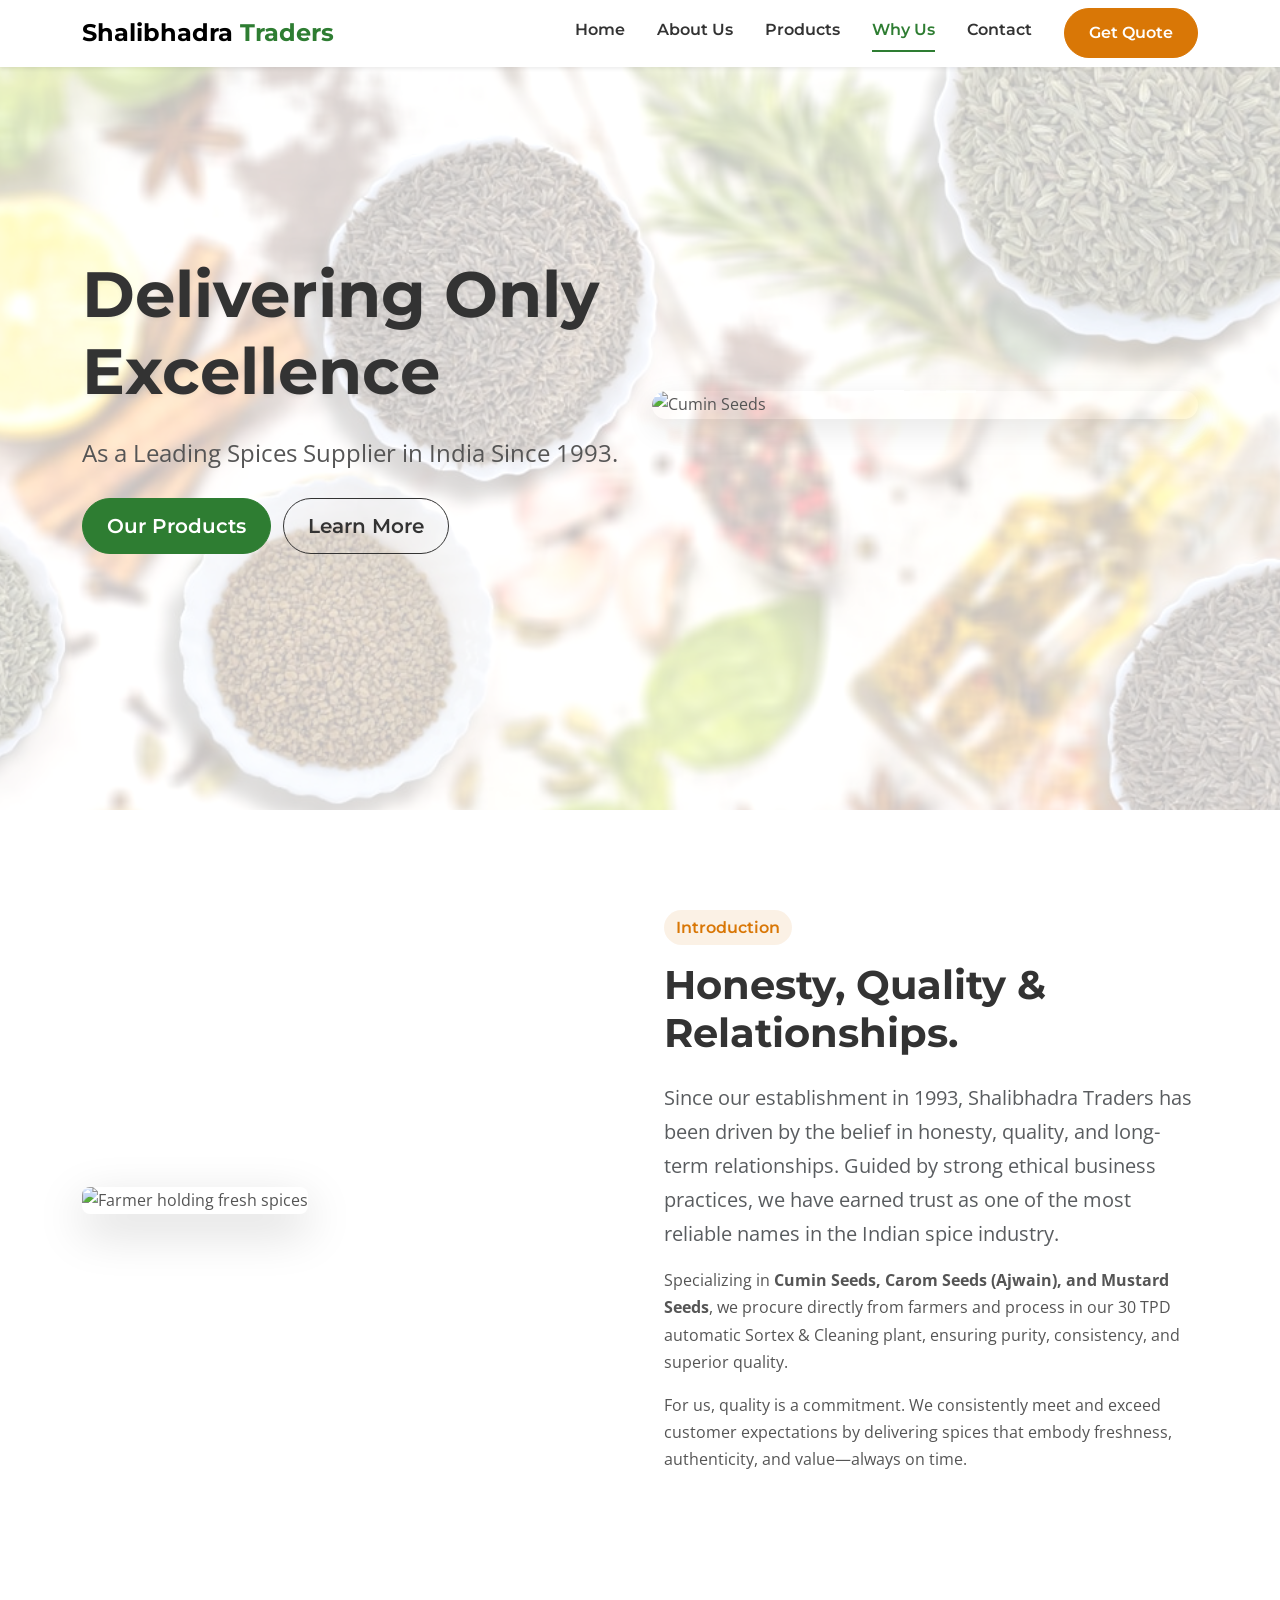
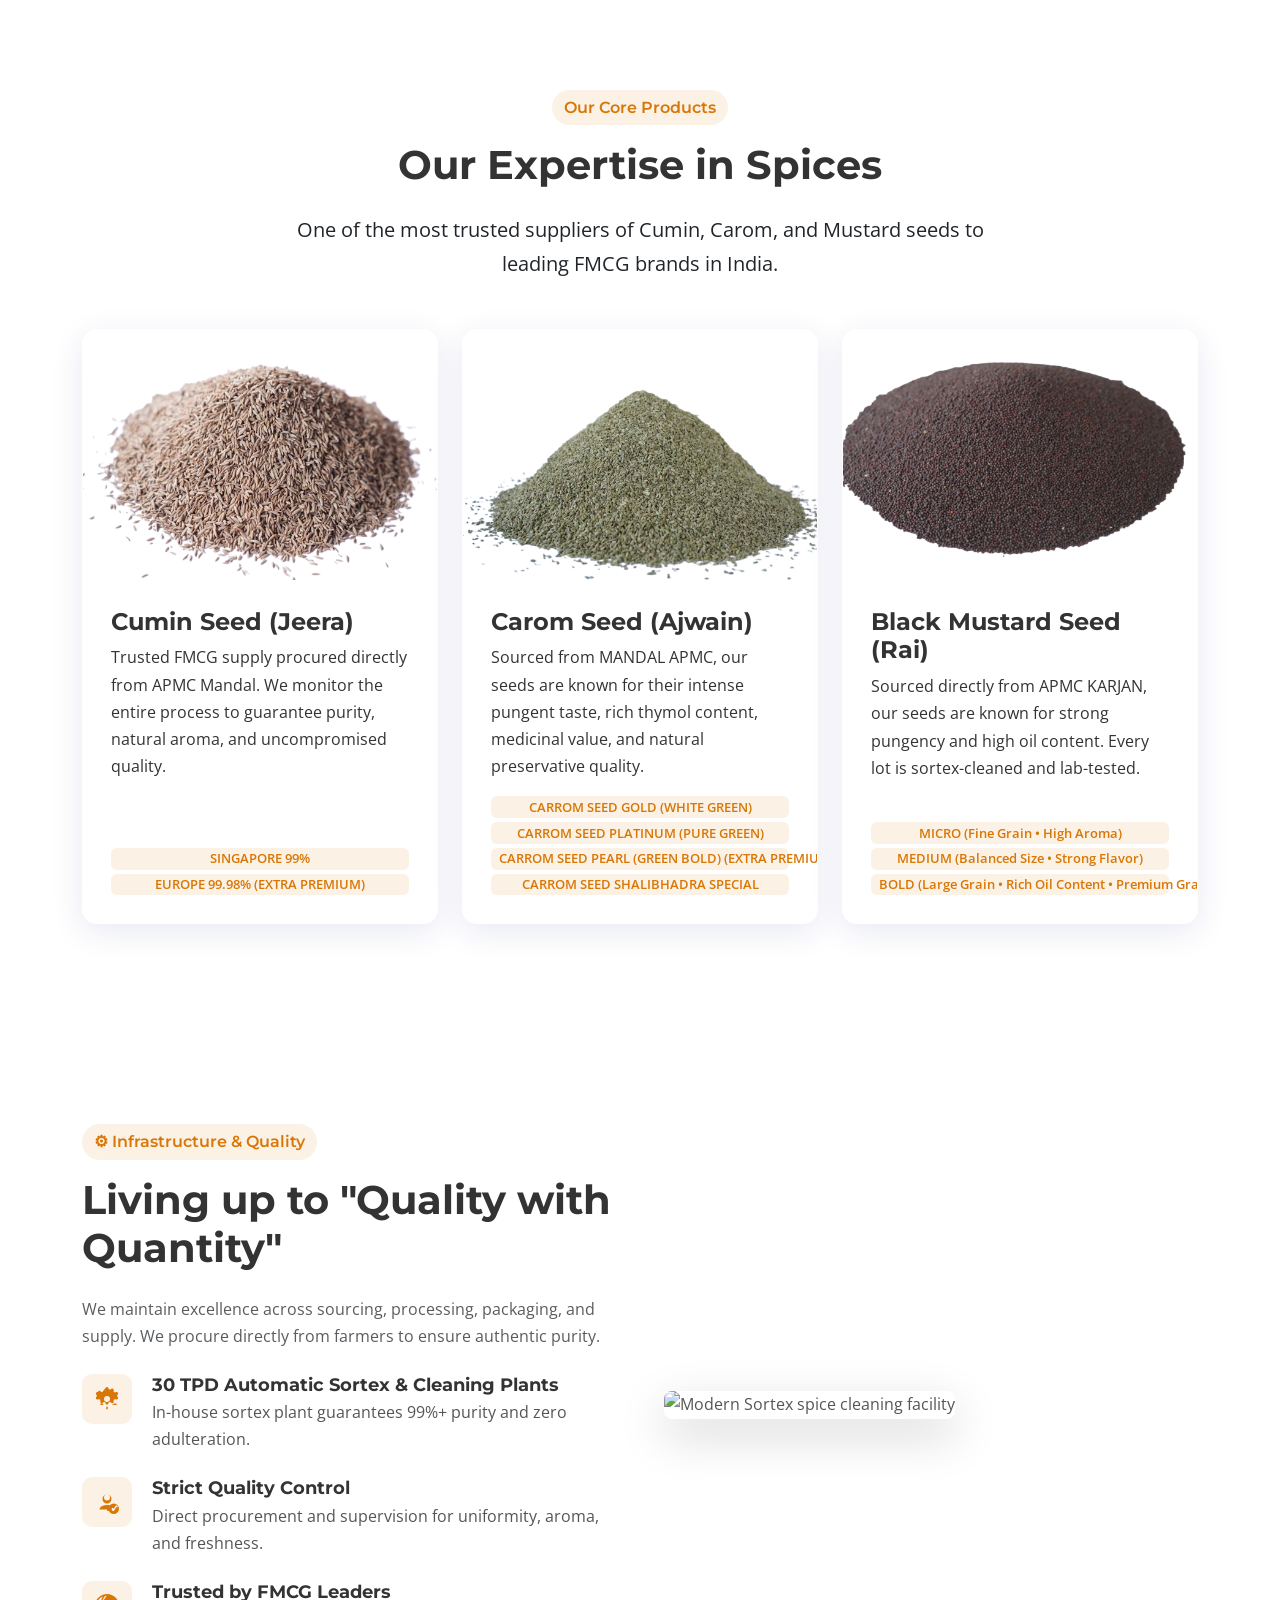
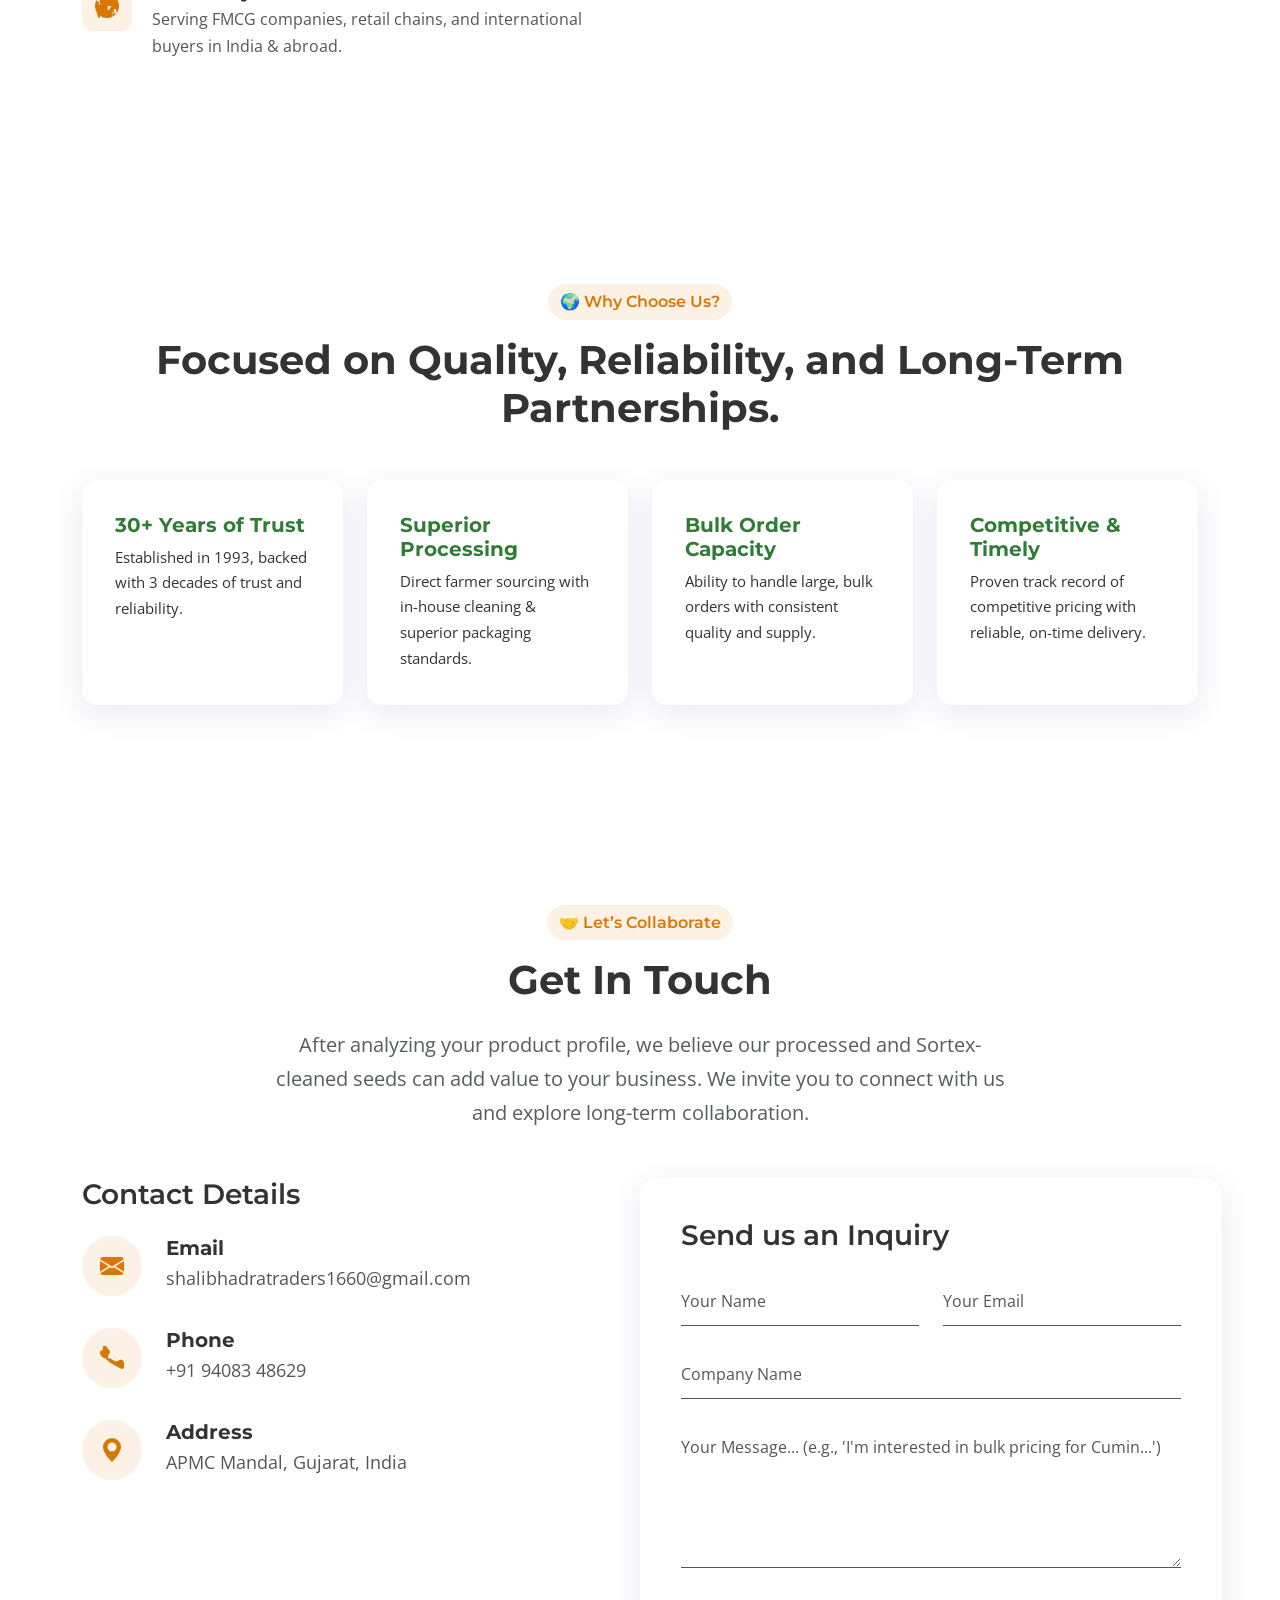
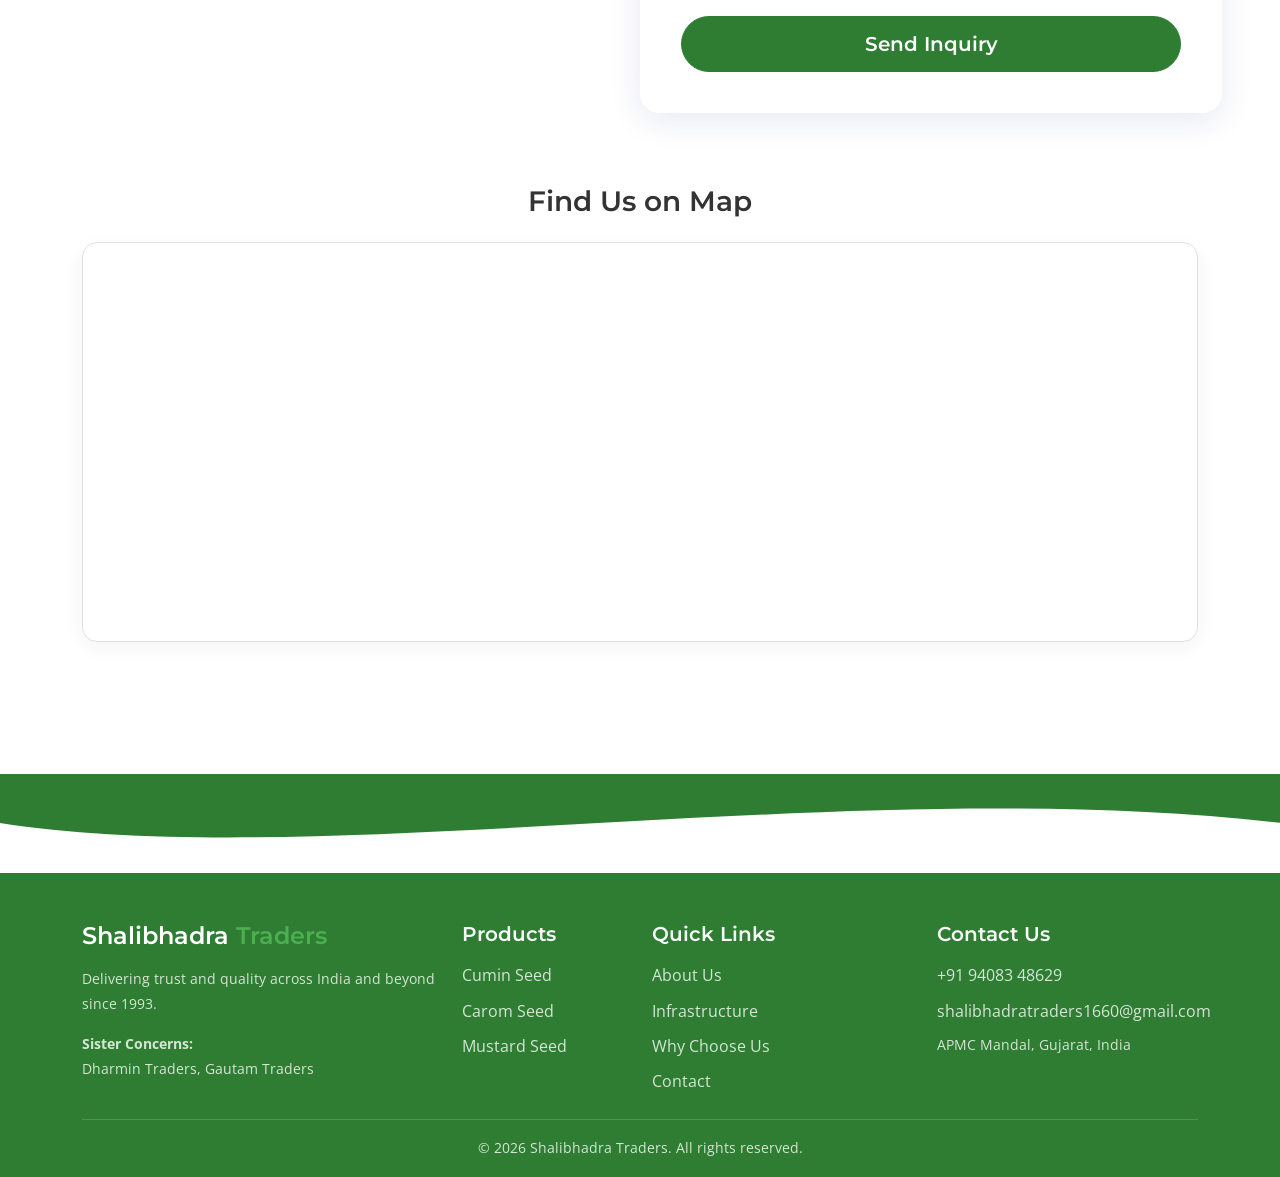
==== commit 9ab8d7a9: "updated" ====
--- a/index.html
+++ b/index.html
@@ -4,37 +4,638 @@
     <meta charset="UTF-8">
     <meta name="viewport" content="width=device-width, initial-scale=1.0">
     
-    <!-- === SEO === -->
-    <title>Shalibhadra Traders - Premium Spice Suppliers & Exporters</title>
-    <meta name="description" content="Welcome to Shalibhadra Traders, a trusted supplier of premium Cumin, Carom, and Mustard seeds since 1993. We specialize in direct farmer sourcing and bulk FMCG supply.">
-    <link rel="canonical" href="https://www.yourdomain.com/index.html">
-    <link rel="icon" href="https://placehold.co/32x32/D4AF37/121212?text=ST" type="image/png">
-
-    <!-- === Open Graph (for Social Sharing) === -->
-    <meta property="og:title" content="Shalibhadra Traders - Premium Spice Suppliers">
-    <meta property="og:description" content="Trusted supplier of Cumin, Carom, and Mustard seeds. Direct farmer sourcing & in-house Sortex processing.">
-    <meta property="og:type" content="website">
-    <meta property="og:url" content="https://www.yourdomain.com/index.html">
-    <meta property="og:image" content="https://images.unsplash.com/photo-1516253593875-bd7c038363a0?q=80&w=1200&fit=crop">
-
-    <!-- === STYLES === -->
+    <title>Shalibhadra Traders - Premium Spice Suppliers in India</title>
+    <meta name="description" content="Leading spices supplier in India since 1993. Shalibhadra Traders specializes in premium, Sortex-cleaned Cumin, Carom (Ajwain), and Mustard (Rai) seeds.">
+    <link rel="icon" href="https://placehold.co/32x32/4CAF50/FFFFFF?text=ST" type="image/png">
+
     <link href="https://cdn.jsdelivr.net/npm/bootstrap@5.3.3/dist/css/bootstrap.min.css" rel="stylesheet">
-    <link href="https://fonts.googleapis.com/css2?family=Inter:wght@300;400;600;700&display=swap" rel="stylesheet">
-    <link rel="stylesheet" href="assets/css/style.css">
+    <link rel="preconnect" href="https://fonts.googleapis.com">
+    <link rel="preconnect" href="https://fonts.gstatic.com" crossorigin>
+    <link href="https://fonts.googleapis.com/css2?family=Montserrat:wght@500;600;700&family=Open+Sans:wght@400;600&display=swap" rel="stylesheet">
+    
+    <style>
+        /* ---
+        Root Variables: "Premium Light" (White & Green) Theme
+        --- */
+        :root {
+            --brand-primary: #2E7D32; /* Deep, professional green */
+            --brand-secondary: #4CAF50; /* Brighter, action green */
+            --brand-accent: #D97706; /* Saffron/Amber "spice" color */
+            --brand-light-green: #F9FBF7; /* Very light green for backgrounds */
+            --brand-dark: #333333; /* Dark grey for headings */
+            --brand-body: #555555; /* Lighter grey for body text */
+            --brand-white: #FFFFFF;
+            --brand-light-gray: #F8F9FA;
+            --brand-border: #E0E0E0;
+            
+            --font-heading: 'Montserrat', sans-serif;
+            --font-body: 'Open Sans', sans-serif;
+            
+            /* Clean Card Shadow */
+            --card-shadow: 0 5px 20px rgba(0,0,0,0.05);
+
+            /* Glassmorphism Variables */
+            --glass-bg: rgba(255, 255, 255, 0.4); /* Cleaner white glass */
+            --glass-border: 1px solid rgba(255, 255, 255, 0.5);
+            --glass-blur: 15px; 
+            --glass-shadow: 0 8px 32px 0 rgba(31, 38, 135, 0.1);
+        }
+
+        /* ---
+        Keyframe Animation for Background Zoom
+        --- */
+        @keyframes infiniteZoom {
+            0% {
+                transform: scale(1);
+            }
+            50% {
+                transform: scale(1.1);
+            }
+            100% {
+                transform: scale(1);
+            }
+        }
+
+        /* ---
+        Base Styles
+        --- */
+        body {
+            font-family: var(--font-body);
+            color: var(--brand-body);
+            font-weight: 400;
+            line-height: 1.7;
+            background-color: var(--brand-white); /* Fallback color */
+            overflow-x: hidden; /* Prevent scrollbar from scaled pseudo-element */
+        }
+        
+        /* UPDATED: Consistent dullness for background */
+        body::before {
+            content: '';
+            position: fixed;
+            inset: 0;
+            z-index: -1;
+            background: url('Spices.jpg') no-repeat center center;
+            background-size: cover;
+            animation: infiniteZoom 20s linear infinite;
+            opacity: 0.25; /* Adjusted for overall dullness */
+            filter: brightness(1.1); /* Slightly brightened for light theme */
+        }
+
+        h1, h2, h3, h4, h5, h6 {
+            font-family: var(--font-heading);
+            color: var(--brand-dark);
+            font-weight: 600;
+        }
+
+        p.lead {
+            font-weight: 400;
+        }
+
+        .text-primary {
+            color: var(--brand-primary) !important;
+        }
+        .text-secondary {
+            color: var(--brand-secondary) !important;
+        }
+
+        .bg-primary {
+            background-color: var(--brand-primary) !important;
+        }
+        
+        .bg-light-green {
+            background-color: transparent !important; 
+        }
+
+        /* ---
+        Buttons
+        --- */
+        .btn {
+            font-family: var(--font-heading);
+            font-weight: 600;
+            padding: 0.75rem 1.5rem;
+            border-radius: 50px; /* Pill-shaped buttons */
+            transition: all 0.3s ease;
+        }
+
+        .btn-primary {
+            background-color: var(--brand-primary);
+            border-color: var(--brand-primary);
+        }
+        .btn-primary:hover {
+            background-color: #246127; /* Darker green */
+            border-color: #246127;
+            transform: translateY(-3px);
+            box-shadow: 0 4px 10px rgba(46, 125, 50, 0.3);
+        }
+        
+        /* Accent Button */
+        .btn-accent {
+            background-color: var(--brand-accent);
+            border-color: var(--brand-accent);
+            color: var(--brand-white);
+        }
+        .btn-accent:hover {
+            background-color: #B45309; /* Darker accent */
+            border-color: #B45309;
+            color: var(--brand-white);
+            transform: translateY(-3px);
+            box-shadow: 0 4px 10px rgba(217, 119, 6, 0.3);
+        }
+
+        .btn-outline-dark {
+            border-color: var(--brand-dark);
+            color: var(--brand-dark);
+        }
+        .btn-outline-dark:hover {
+            background-color: var(--brand-dark);
+            color: var(--brand-white);
+        }
+
+        /* ---
+        Preloader
+        --- */
+        #preloader {
+            position: fixed;
+            top: 0;
+            left: 0;
+            right: 0;
+            bottom: 0;
+            background-color: var(--brand-white);
+            z-index: 9999;
+            display: flex;
+            align-items: center;
+            justify-content: center;
+            transition: opacity 0.5s ease;
+        }
+        #preloader .spinner {
+            width: 50px;
+            height: 50px;
+            border: 4px solid var(--brand-border);
+            border-top-color: var(--brand-primary);
+            border-radius: 50%;
+            animation: spin 1s linear infinite;
+        }
+        body.loaded #preloader {
+            opacity: 0;
+            visibility: hidden;
+            pointer-events: none;
+        }
+        @keyframes spin {
+            to { transform: rotate(360deg); }
+        }
+
+        /* ---
+        Header / Navbar
+        --- */
+        .navbar {
+            transition: all 0.3s ease;
+        }
+        .navbar.scrolled {
+            box-shadow: 0 4px 15px rgba(0,0,0,0.05) !important;
+        }
+        .navbar-brand {
+            font-family: var(--font-heading);
+            font-weight: 700;
+            font-size: 1.5rem;
+        }
+        .navbar-brand span {
+            color: var(--brand-primary);
+        }
+        .navbar-nav .nav-link {
+            font-family: var(--font-heading);
+            font-weight: 600;
+            color: var(--brand-dark);
+            margin: 0 0.5rem;
+            padding-bottom: 0.5rem;
+            position: relative;
+        }
+        .navbar-nav .nav-link::after {
+            content: '';
+            position: absolute;
+            bottom: 0;
+            left: 0.5rem;
+            right: 0.5rem;
+            height: 2px;
+            background-color: var(--brand-primary);
+            transform: scaleX(0);
+            transition: transform 0.3s ease-out;
+        }
+        .navbar-nav .nav-link:hover::after,
+        .navbar-nav .nav-link.active::after {
+            transform: scaleX(1);
+        }
+        .navbar-nav .nav-link:hover,
+        .navbar-nav .nav-link.active {
+            color: var(--brand-primary);
+        }
+        .navbar-toggler {
+            border: none;
+        }
+        .navbar-toggler:focus {
+            box-shadow: none;
+        }
+
+        /* ---
+        Hero Section
+        --- */
+        #hero {
+            height: 90vh; 
+            min-height: 650px; /* Ensure a minimum height */
+            position: relative;
+            display: flex;
+            align-items: center;
+            justify-content: center;
+            overflow: hidden;
+            background: none; 
+        }
+        /* REMOVED: Hero Overlay for consistent dullness */
+        #hero .hero-content {
+            position: relative;
+            z-index: 2;
+        }
+        #hero h1 {
+            font-size: clamp(2.5rem, 5vw, 4.5rem);
+            font-weight: 700;
+            color: var(--brand-dark);
+            text-shadow: 0 2px 4px rgba(0,0,0,0.05);
+        }
+        .hero-carousel .carousel-inner,
+        .hero-carousel .carousel-item img {
+            border-radius: 1.5rem; /* Rounded corners for the carousel */
+        }
+        .hero-carousel {
+            box-shadow: 0 10px 30px rgba(0,0,0,0.1);
+            border-radius: 1.5rem;
+        }
+
+
+        /* ---
+        General Section Styling
+        --- */
+        .section-padding {
+            padding: 100px 0;
+            position: relative; /* Ensure sections sit on top of body::before */
+            z-index: 1;
+        }
+        
+        section.bg-light-green {
+            background-color: transparent !important;
+        }
+        section:not(.bg-light-green):not(#hero) {
+             background-color: var(--brand-white);
+        }
+
+        /* Sub-title now uses accent color */
+        .sub-title {
+            display: inline-block;
+            font-family: var(--font-heading);
+            font-weight: 600;
+            color: var(--brand-accent);
+            background-color: rgba(217, 119, 6, 0.1);
+            padding: 0.25rem 0.75rem;
+            border-radius: 50px;
+            margin-bottom: 1rem;
+        }
+        .section-title {
+            font-size: 2.5rem;
+            font-weight: 700;
+            margin-bottom: 1.5rem;
+        }
+
+        /* ---
+        Icon List (About/Infra)
+        --- */
+        .icon-list {
+            list-style: none;
+            padding-left: 0;
+        }
+        .icon-list li {
+            display: flex;
+            align-items: flex-start;
+            margin-bottom: 1.5rem;
+        }
+        .icon-list .icon-box {
+            flex-shrink: 0;
+            width: 50px;
+            height: 50px;
+            background-color: rgba(217, 119, 6, 0.1); /* Use accent color */
+            color: var(--brand-accent); /* Use accent color */
+            border-radius: 10px;
+            display: flex;
+            align-items: center;
+            justify-content: center;
+            margin-right: 1.25rem;
+        }
+        .icon-list h5 {
+            font-size: 1.1rem;
+            font-weight: 700;
+            margin-bottom: 0.25rem;
+        }
+        .icon-list p {
+            margin-bottom: 0;
+            color: var(--brand-body);
+        }
+
+        /* ---
+        Product Cards (Glassmorphism Restored)
+        --- */
+        .product-card {
+            display: flex;
+            flex-direction: column;
+            width: 100%;
+            background: var(--glass-bg); 
+            backdrop-filter: blur(var(--glass-blur));
+            -webkit-backdrop-filter: blur(var(--glass-blur));
+            border: var(--glass-border); 
+            border-radius: 15px;
+            box-shadow: var(--glass-shadow);
+            text-decoration: none;
+            transition: all 0.3s ease-out;
+            overflow: hidden;
+        }
+        .product-card:hover {
+            transform: translateY(-10px);
+            box-shadow: 0 15px 30px rgba(0,0,0,0.08);
+        }
+        
+        /* Image zoom effect */
+        .product-card .card-img-top {
+            width: 100%;
+            height: 250px;
+            object-fit: cover;
+            transition: transform 0.4s ease;
+        }
+        .product-card:hover .card-img-top {
+            transform: scale(1.1);
+        }
+        
+        .product-card .card-body {
+            padding: 1.75rem;
+            flex-grow: 1;
+            display: flex;
+            flex-direction: column;
+        }
+        .product-card .card-title {
+            font-size: 1.5rem;
+            font-weight: 700;
+            margin-bottom: 0.5rem;
+            color: var(--brand-dark);
+        }
+        
+        .product-card .card-text {
+            flex-grow: 1; /* Pushes badges down */
+            margin-bottom: 1rem;
+            color: var(--brand-dark); /* Dark text on glass */
+        }
+        
+        .product-card .badge-block {
+            margin-top: auto; /* Aligns badges to the bottom */
+        }
+        
+        /* Badge color */
+        .badge.bg-accent-light {
+            background-color: rgba(217, 119, 6, 0.1) !important;
+            color: var(--brand-accent) !important;
+            font-weight: 600;
+            font-size: 0.8rem;
+        }
+
+        /* ---
+        Feature Cards (Why Us) (Glassmorphism Restored)
+        --- */
+        .feature-card {
+            background: var(--glass-bg); 
+            backdrop-filter: blur(var(--glass-blur));
+            -webkit-backdrop-filter: blur(var(--glass-blur));
+            border: var(--glass-border);
+            border-radius: 15px;
+            padding: 2rem;
+            width: 100%;
+            transition: all 0.3s ease-out;
+            box-shadow: var(--glass-shadow);
+        }
+        .feature-card:hover {
+            transform: translateY(-5px);
+            box-shadow: 0 8px 25px rgba(0,0,0,0.08);
+            border-color: var(--brand-primary);
+        }
+        .feature-card h5 {
+            color: var(--brand-primary);
+            font-weight: 700;
+            margin-bottom: 0.5rem;
+        }
+        .feature-card p {
+            color: var(--brand-dark); /* Dark text on glass */
+            margin-bottom: 0;
+            font-size: 0.95rem;
+        }
+
+        /* ---
+        Contact Section
+        --- */
+        .contact-item {
+            display: flex;
+            align-items: flex-start;
+            margin-bottom: 2rem;
+        }
+        .contact-item .icon-box {
+            flex-shrink: 0;
+            width: 60px;
+            height: 60px;
+            background-color: rgba(217, 119, 6, 0.1); /* Use accent color */
+            color: var(--brand-accent); /* Use accent color */
+            border-radius: 50%;
+            display: flex;
+            align-items: center;
+            justify-content: center;
+            margin-right: 1.5rem;
+        }
+        .contact-item h5 {
+            color: var(--brand-dark);
+            font-weight: 700;
+            margin-bottom: 0.25rem;
+        }
+        .contact-item p,
+        .contact-item a {
+            color: var(--brand-body);
+            text-decoration: none;
+            margin-bottom: 0;
+            font-size: 1.1rem;
+        }
+        .contact-item a:hover {
+            color: var(--brand-primary);
+        }
+
+        /* ---
+        Contact Form Card (Glassmorphism Restored)
+        --- */
+        .contact-form-card {
+            background: var(--glass-bg);
+            backdrop-filter: blur(var(--glass-blur));
+            -webkit-backdrop-filter: blur(var(--glass-blur));
+            border: var(--glass-border);
+            box-shadow: var(--glass-shadow);
+            padding: 2.5rem;
+            border-radius: 20px;
+        }
+        .contact-form-card h3 {
+            color: var(--brand-dark);
+        }
+        
+        .contact-form .form-control {
+            background-color: transparent !important;
+            border: none !important;
+            border-bottom: 1px solid var(--brand-body) !important;
+            border-radius: 0 !important;
+            box-shadow: none !important;
+            color: var(--brand-dark) !important;
+            padding-left: 0;
+            padding-right: 0;
+            padding-top: 0.75rem;
+            padding-bottom: 0.75rem;
+            margin-bottom: 1.5rem;
+        }
+        .contact-form .form-control:focus {
+            border-bottom-color: var(--brand-primary) !important;
+            box-shadow: none !important;
+        }
+        .contact-form .form-control::placeholder {
+            color: var(--brand-body);
+            opacity: 1;
+        }
+        .contact-form textarea.form-control {
+            min-height: 100px;
+        }
+
+
+        /* Google Maps Styling */
+        .google-map-container {
+            border-radius: 15px;
+            overflow: hidden;
+            box-shadow: var(--card-shadow);
+            border: 1px solid var(--brand-border);
+            height: 400px;
+            margin-bottom: 2rem;
+        }
+        .google-map-container iframe {
+            width: 100%;
+            height: 100%;
+            border: 0;
+        }
+
+        /* ---
+        Wavy Footer
+        --- */
+        .footer-wavy-wrapper {
+            position: relative;
+            background-color: var(--brand-primary);
+            padding-top: 100px; 
+            padding-bottom: 0; /* No padding at bottom */
+            color: rgba(255, 255, 255, 0.8);
+        }
+
+        .footer-wavy-svg {
+            position: absolute;
+            top: 0;
+            left: 0;
+            width: 100%;
+            overflow: hidden;
+            line-height: 0;
+            transform: translateY(-1px);
+        }
+
+        .footer-wavy-svg svg {
+            position: relative;
+            display: block;
+            width: calc(100% + 1.3px);
+            height: 100px;
+        }
+
+        .footer-wavy-svg .wave-fill {
+            fill: var(--brand-white); 
+        }
+        
+        .footer-wavy-wrapper .container {
+            padding-top: 3rem; /* 48px */
+            padding-bottom: 1.5rem; /* 24px */
+        }
+
+        .footer-wavy-wrapper .navbar-brand {
+            color: var(--brand-white);
+        }
+        .footer-wavy-wrapper .navbar-brand span {
+            color: var(--brand-secondary);
+        }
+        .footer-wavy-wrapper h5 {
+            color: var(--brand-white);
+            font-weight: 600;
+            margin-bottom: 1rem;
+        }
+        .footer-wavy-wrapper .footer-links {
+            list-style: none;
+            padding-left: 0;
+        }
+        .footer-wavy-wrapper .footer-links li {
+            margin-bottom: 0.5rem;
+        }
+        .footer-wavy-wrapper .footer-links a,
+        .footer-wavy-wrapper .footer-links p {
+            color: rgba(255, 255, 255, 0.8);
+            text-decoration: none;
+            transition: color 0.2s;
+        }
+        .footer-wavy-wrapper .footer-links a:hover {
+            color: var(--brand-white);
+            padding-left: 5px;
+        }
+        .footer-wavy-wrapper hr {
+            border-color: rgba(255, 255, 255, 0.2);
+            margin-top: 2rem; /* Reduced margin */
+            margin-bottom: 1.5rem; /* Reduced margin */
+        }
+        .footer-wavy-wrapper .small {
+            font-size: 0.9rem;
+        }
+
+
+        /* ---
+        JS-Powered Animations
+        --- */
+        .animate-on-scroll {
+            opacity: 0;
+            transform: translateY(30px);
+            transition: opacity 0.8s ease-out, transform 0.8s ease-out;
+        }
+        .animate-on-scroll.is-visible {
+            opacity: 1;
+            transform: translateY(0);
+        }
+
+        /* ---
+        Responsive Footer
+        --- */
+        @media (max-width: 767.98px) {
+            /* Hides Quick Links and Sister Concerns on mobile */
+            .footer-quick-links,
+            .footer-sister-concerns {
+                display: none;
+            }
+        }
+
+    </style>
 </head>
-<body>
-
-    <!-- ======== PRELOADER ======== -->
+
+<body data-bs-spy="scroll" data-bs-target="#mainNavbar" data-bs-offset="100">
+
     <div id="preloader">
         <div class="spinner"></div>
     </div>
 
-    <!-- ======== REUSABLE HEADER ======== -->
-    <header class="fixed-top">
-        <nav class="navbar navbar-expand-lg frosted-nav" id="mainNavbar">
+    <header>
+        <nav class="navbar navbar-expand-lg navbar-light bg-white fixed-top shadow-sm" id="mainNavbar">
             <div class="container">
-                <a class="navbar-brand" href="index.html">
-                    <span class="text-gold">Shalibhadra</span> Traders
+                <a class="navbar-brand" href="#hero">
+                    Shalibhadra <span class="text-primary">Traders</span>
                 </a>
                 <button class="navbar-toggler" type="button" data-bs-toggle="collapse" data-bs-target="#mainNav">
                     <span class="navbar-toggler-icon"></span>
@@ -42,327 +643,417 @@
                 <div class="collapse navbar-collapse" id="mainNav">
                     <ul class="navbar-nav ms-auto mb-2 mb-lg-0">
                         <li class="nav-item">
-                            <a class="nav-link" href="index.html">Home</a>
+                            <a class="nav-link" href="#hero">Home</a>
                         </li>
                         <li class="nav-item">
-                            <a class="nav-link" href="about.html">About Us</a>
+                            <a class="nav-link" href="#about">About Us</a>
                         </li>
                         <li class="nav-item">
-                            <a class="nav-link" href="products.html">Products</a>
+                            <a class="nav-link" href="#products">Products</a>
                         </li>
                         <li class="nav-item">
-                            <a class="nav-link" href="contact.html">Contact</a>
+                            <a class="nav-link" href="#why-us">Why Us</a>
+                        </li>
+                        <li class="nav-item">
+                            <a class="nav-link" href="#contact">Contact</a>
                         </li>
                         <li class="nav-item ms-lg-3">
-                            <a class="btn btn-primary-gold" href="contact.html">Get Quote</a>
+                            <a class="btn btn-accent" href="#contact">Get Quote</a>
                         </li>
                     </ul>
                 </div>
             </div>
         </nav>
     </header>
-    <!-- ======== END REUSABLE HEADER ======== -->
-
     <main>
-        <!-- 1. HERO SECTION (Video Background) -->
+
         <section id="hero">
-            <video id="hero-video" poster="https://images.unsplash.com/photo-1600955941682-7f6ee6a8c634?q=80&w=1920&fit=crop" autoplay loop muted playsinline>
-                <source src="https://cdn.coverr.co/videos/coverr-spices-on-a-wooden-board-5694/1080p.mp4" type="video/mp4">
-            </video>
-            <div id="hero-overlay"></div>
-            <div id="hero-content" class="container text-center">
-                <div class="animate-hero">
-                    <h1 class="hero-title">
-                        Delivering Only Excellence
-                        <br>
-                        <span class="text-gold">Premium Spice Suppliers</span>
-                    </h1>
-                </div>
-                <div class="animate-hero" style="animation-delay: 0.2s;">
-                    <p class="lead text-light-emphasis my-4">
-                        Established in 1993, driven by honesty, quality, and long-term relationships.
-                    </p>
-                </div>
-                <div class="animate-hero" style="animation-delay: 0.4s;">
-                    <a href="products.html" class="btn btn-primary-gold btn-lg me-2">Our Products</a>
-                    <a href="contact.html" class="btn btn-outline-light btn-lg">Contact Us</a>
+            <div class="container hero-content">
+                <div class="row align-items-center">
+                    
+                    <div class="col-lg-6">
+                        <div class="text-center text-lg-start animate-on-scroll" data-delay="0s">
+                            <h1 class="display-3 fw-bold">Delivering Only Excellence</h1>
+                            <p class="lead fs-4 my-4">As a Leading Spices Supplier in India Since 1993.</p>
+                            <a href="#products" class="btn btn-primary btn-lg">Our Products</a>
+                            <a href="#about" class="btn btn-outline-dark btn-lg ms-2">Learn More</a>
+                        </div>
+                    </div>
+
+                    <div class="col-lg-6 d-none d-lg-block animate-on-scroll" data-delay="0.2s">
+                        <div id="heroCarousel" class="carousel slide hero-carousel" data-bs-ride="carousel">
+                            <div class="carousel-indicators">
+                                <button type="button" data-bs-target="#heroCarousel" data-bs-slide-to="0" class="active" aria-current="true" aria-label="Slide 1"></button>
+                                <button type="button" data-bs-target="#heroCarousel" data-bs-slide-to="1" aria-label="Slide 2"></button>
+                                <button type="button" data-bs-target="#heroCarousel" data-bs-slide-to="2" aria-label="Slide 3"></button>
+                            </div>
+                            <div class="carousel-inner">
+                                <div class="carousel-item active">
+                                    <img src="https://placehold.co/600x400/2E7D32/FFFFFF?text=Cumin+Seeds" class="d-block w-100" alt="Cumin Seeds">
+                                </div>
+                                <div class="carousel-item">
+                                    <img src="https://placehold.co/600x400/4CAF50/FFFFFF?text=Carom+Seeds" class="d-block w-100" alt="Carom Seeds">
+                                </div>
+                                <div class="carousel-item">
+                                    <img src="https://placehold.co/600x400/2E7D32/FFFFFF?text=Mustard+Seeds" class="d-block w-100" alt="Mustard Seeds">
+                                </div>
+                            </div>
+                        </div>
+                    </div>
+
                 </div>
             </div>
         </section>
 
-        <!-- 2. ABOUT US PREVIEW (Creative Overlap) -->
-        <section id="about-preview" class="story-section">
+        <section id="about" class="section-padding">
             <div class="container">
-                <div class="row g-0 align-items-center">
-                    <div class="col-lg-6">
-                        <div class="story-image-wrapper animate-on-scroll">
-                            <img src="https://images.unsplash.com/photo-1516253593875-bd7c038363a0?q=80&w=1920&fit=crop" alt="Farmer holding fresh spices" class="img-fluid parallax-image">
-                        </div>
-                    </div>
-                    <div class="col-lg-6">
-                        <div class="story-content-box story-content-right animate-on-scroll">
-                            <span class="text-gold fw-semibold">Introduction</span>
-                            <h2 class="display-4 fw-bold mt-2">Honesty, Quality & Relationships.</h2>
-                            <p class="fs-5 mt-3 text-secondary">
-                                Since 1993, Shalibhadra Traders has been a name built on trust. We specialize in Cumin, Carom, and Mustard seeds, procuring directly from farmers and processing in-house to ensure purity, consistency, and superior quality for our FMCG partners.
-                            </p>
-                            <a href="about.html" class="btn btn-primary-gold mt-4">More About Us</a>
-                        </div>
+                <div class="row g-5 align-items-center">
+                    <div class="col-lg-6 animate-on-scroll" data-delay="0.1s">
+                        <img src="https://images.unsplash.com/photo-1516253593875-bd7c038363a0?q=80&w=1200&fit=crop" 
+                             alt="Farmer holding fresh spices" class="img-fluid rounded-3 shadow-lg">
+                    </div>
+                    <div class="col-lg-6 animate-on-scroll" data-delay="0.2s">
+                        <span class="sub-title">Introduction</span>
+                        <h2 class="section-title">Honesty, Quality & Relationships.</h2>
+                        <p class="lead text-muted">Since our establishment in 1993, Shalibhadra Traders has been driven by the belief in honesty, quality, and long-term relationships. Guided by strong ethical business practices, we have earned trust as one of the most reliable names in the Indian spice industry.</p>
+                        <p>Specializing in <strong>Cumin Seeds, Carom Seeds (Ajwain), and Mustard Seeds</strong>, we procure directly from farmers and process in our 30 TPD automatic Sortex & Cleaning plant, ensuring purity, consistency, and superior quality.</p>
+                        <p>For us, quality is a commitment. We consistently meet and exceed customer expectations by delivering spices that embody freshness, authenticity, and value—always on time.</p>
                     </div>
                 </div>
             </div>
         </section>
 
-        <!-- 3. PRODUCTS PREVIEW (Carousel) -->
-        <section id="products-preview" class="py-5 py-lg-6">
+        <section id="products" class="section-padding bg-light-green">
             <div class="container">
                 <div class="text-center mb-5 animate-on-scroll">
-                    <span class="text-gold fw-semibold">Commodity Portfolio</span>
-                    <h2 class="display-4 fw-bold mt-2">Our Expertise in Spices</h2>
+                    <span class="sub-title">Our Core Products</span>
+                    <h2 class="section-title">Our Expertise in Spices</h2>
+                    <p class="lead text-dark col-lg-8 mx-auto">One of the most trusted suppliers of Cumin, Carom, and Mustard seeds to leading FMCG brands in India.</p>
                 </div>
                 
-                <div id="productCarousel" class="carousel slide animate-on-scroll" data-bs-ride="carousel">
-                    <div class="carousel-inner">
-                        <!-- Slide 1 -->
-                        <div class="carousel-item active">
-                            <div class="row g-4 justify-content-center">
-                                <div class="col-md-6 col-lg-4 d-flex">
-                                    <a href="product-detail.html" class="product-card-glass">
-                                        <div class="card-img-wrapper">
-                                            <img src="https://images.unsplash.com/photo-1610385930602-a162f2f75fbe?q=80&w=800&fit=crop" alt="Cumin Seed (Jeera)" class="card-img-top">
-                                        </div>
-                                        <div class="card-body">
-                                            <h3 class="card-title">Cumin Seed (Jeera)</h3>
-                                            <p class="card-text text-secondary">Procured from APMC Mandal, ensuring complete traceability and natural aroma.</p>
-                                            <span class="btn-outline-gold mt-auto">View Details</span>
-                                        </div>
-                                    </a>
-                                </div>
-                                <div class="col-md-6 col-lg-4 d-none d-md-flex">
-                                    <a href="product-detail.html" class="product-card-glass">
-                                        <div class="card-img-wrapper">
-                                            <img src="https://images.unsplash.com/photo-1620921021711-2f8f3c7f9c2d?q=80&w=800&fit=crop" alt="Carom Seed (Ajwain)" class="card-img-top">
-                                        </div>
-                                        <div class="card-body">
-                                            <h3 class="card-title">Carom Seed (Ajwain)</h3>
-                                            <p class="card-text text-secondary">Known for intense pungent taste, rich thymol content, and medicinal value.</p>
-                                            <span class="btn-outline-gold mt-auto">View Details</span>
-                                        </div>
-                                    </a>
-                                </div>
-                                <div class="col-md-6 col-lg-4 d-none d-lg-flex">
-                                    <a href="product-detail.html" class="product-card-glass">
-                                        <div class="card-img-wrapper">
-                                            <img src="https://images.unsplash.com/photo-1582295096131-27cf11b7f2de?q=80&w=800&fit=crop" alt="Black Mustard Seed (Rai)" class="card-img-top">
-                                        </div>
-                                        <div class="card-body">
-                                            <h3 class="card-title">Black Mustard Seed (Rai)</h3>
-                                            <p class="card-text text-secondary">Sourced from APMC KARJAN, known for strong pungency and high oil content.</p>
-                                            <span class="btn-outline-gold mt-auto">View Details</span>
-                                        </div>
-                                    </a>
+                <div class="row g-4">
+                    <div class="col-lg-4 col-md-6 d-flex">
+                        <div class="product-card animate-on-scroll" data-delay="0.1s">
+                            <img src="cumin.png" alt="Cumin Seed (Jeera)" class="card-img-top">
+                            <div class="card-body">
+                                <h3 class="card-title">Cumin Seed (Jeera)</h3>
+                                <p class="card-text">Trusted FMCG supply procured directly from APMC Mandal. We monitor the entire process to guarantee purity, natural aroma, and uncompromised quality.</p>
+                                <div class="badge-block">
+                                    <span class="badge bg-accent-light text-accent d-block mb-1">SINGAPORE 99%</span>
+                                    <span class="badge bg-accent-light text-accent d-block">EUROPE 99.98% (EXTRA PREMIUM)</span>
                                 </div>
                             </div>
                         </div>
-                        <!-- Slide 2 (Mirror for demo) -->
-                        <div class="carousel-item">
-                            <div class="row g-4 justify-content-center">
-                                <div class="col-md-6 col-lg-4 d-none d-lg-flex">
-                                    <a href="product-detail.html" class="product-card-glass">
-                                        <div class="card-img-wrapper">
-                                            <img src="https://images.unsplash.com/photo-1582295096131-27cf11b7f2de?q=80&w=800&fit=crop" alt="Black Mustard Seed (Rai)" class="card-img-top">
-                                        </div>
-                                        <div class="card-body">
-                                            <h3 class="card-title">Black Mustard Seed (Rai)</h3>
-                                            <p class="card-text text-secondary">Sourced from APMC KARJAN, known for strong pungency and high oil content.</p>
-                                            <span class="btn-outline-gold mt-auto">View Details</span>
-                                        </div>
-                                    </a>
-                                </div>
-                                <div class="col-md-6 col-lg-4 d-flex">
-                                    <a href="product-detail.html" class="product-card-glass">
-                                        <div class="card-img-wrapper">
-                                            <img src="https://images.unsplash.com/photo-1610385930602-a162f2f75fbe?q=80&w=800&fit=crop" alt="Cumin Seed (Jeera)" class="card-img-top">
-                                        </div>
-                                        <div class="card-body">
-                                            <h3 class="card-title">Cumin Seed (Jeera)</h3>
-                                            <p class="card-text text-secondary">Procured from APMC Mandal, ensuring complete traceability and natural aroma.</p>
-                                            <span class="btn-outline-gold mt-auto">View Details</span>
-                                        </div>
-                                    </a>
-                                </div>
-                                <div class="col-md-6 col-lg-4 d-none d-md-flex">
-                                    <a href="product-detail.html" class="product-card-glass">
-                                        <div class="card-img-wrapper">
-                                            <img src="https://images.unsplash.com/photo-1620921021711-2f8f3c7f9c2d?q=80&w=800&fit=crop" alt="Carom Seed (Ajwain)" class="card-img-top">
-                                        </div>
-                                        <div class="card-body">
-                                            <h3 class="card-title">Carom Seed (Ajwain)</h3>
-                                            <p class="card-text text-secondary">Known for intense pungent taste, rich thymol content, and medicinal value.</p>
-                                            <span class="btn-outline-gold mt-auto">View Details</span>
-                                        </div>
-                                    </a>
+                    </div>
+                    
+                    <div class="col-lg-4 col-md-6 d-flex">
+                        <div class="product-card animate-on-scroll" data-delay="0.2s">
+                            <img src="carom.png" alt="Carom Seed (Ajwain)" class="card-img-top">
+                            <div class="card-body">
+                                <h3 class="card-title">Carom Seed (Ajwain)</h3>
+                                <p class="card-text">Sourced from MANDAL APMC, our seeds are known for their intense pungent taste, rich thymol content, medicinal value, and natural preservative quality.</p>
+                                <div class="badge-block">
+                                    <span class="badge bg-accent-light text-accent d-block mb-1">CARROM SEED GOLD (WHITE GREEN)</span>
+                                    <span class="badge bg-accent-light text-accent d-block mb-1">CARROM SEED PLATINUM (PURE GREEN)</span>
+                                    <span class="badge bg-accent-light text-accent d-block mb-1">CARROM SEED PEARL (GREEN BOLD) (EXTRA PREMIUM)</span>
+                                    <span class="badge bg-accent-light text-accent d-block">CARROM SEED SHALIBHADRA SPECIAL</span>
                                 </div>
                             </div>
                         </div>
                     </div>
-                    <button class="carousel-control-prev" type="button" data-bs-target="#productCarousel" data-bs-slide="prev">
-                        <span class="carousel-control-prev-icon" aria-hidden="true"></span>
-                        <span class="visually-hidden">Previous</span>
-                    </button>
-                    <button class="carousel-control-next" type="button" data-bs-target="#productCarousel" data-bs-slide="next">
-                        <span class="carousel-control-next-icon" aria-hidden="true"></span>
-                        <span class="visually-hidden">Next</span>
-                    </button>
+
+                    <div class="col-lg-4 col-md-6 d-flex">
+                        <div class="product-card animate-on-scroll" data-delay="0.3s">
+                            <img src="mustard.png" alt="Black Mustard Seed (Rai)" class="card-img-top">
+                            <div class="card-body">
+                                <h3 class="card-title">Black Mustard Seed (Rai)</h3>
+                                <p class="card-text">Sourced directly from APMC KARJAN, our seeds are known for strong pungency and high oil content. Every lot is sortex-cleaned and lab-tested.</p>
+                                <div class="badge-block">
+                                    <span class="badge bg-accent-light text-accent d-block mb-1">MICRO (Fine Grain • High Aroma)</span>
+                                    <span class="badge bg-accent-light text-accent d-block mb-1">MEDIUM (Balanced Size • Strong Flavor)</span>
+                                    <span class="badge bg-accent-light text-accent d-block">BOLD (Large Grain • Rich Oil Content • Premium Grade)</span>
+                                </div>
+                            </div>
+                        </div>
+                    </div>
                 </div>
             </div>
         </section>
 
-        <!-- 4. WHY US PREVIEW (Creative Overlap) -->
-        <section id="why-us-preview" class="story-section">
+        <section id="infrastructure" class="section-padding">
             <div class="container">
-                <div class="row g-0 align-items-center">
-                    <div class="col-lg-6 order-lg-last">
-                        <div class="story-image-wrapper animate-on-scroll">
-                            <img src="https://images.unsplash.com/photo-1509358271058-f6084b31f2b6?q=80&w=1920&fit=crop" alt="Bulk spice orders in a warehouse" class="img-fluid parallax-image">
-                        </div>
-                    </div>
-                    <div class="col-lg-6">
-                        <div class="story-content-box story-content-left animate-on-scroll">
-                            <span class="text-gold fw-semibold">Our Commitment</span>
-                            <h2 class="display-4 fw-bold mt-2">Why Choose Shalibhadra?</h2>
-                            <p class="fs-5 mt-3 text-secondary">
-                                We are more than just traders. We are your partners in quality, from the farm to your facility.
-                            </p>
-                            <ul class="why-us-list fs-5 mt-4">
-                                <li><strong>30+ Years of Trust & Experience</strong></li>
-                                <li><strong>Superior processing</strong> & packaging standards</li>
-                                <li>Ability to handle <strong>bulk orders</strong> with consistency</li>
-                            </ul>
-                            <a href="about.html#why-us" class="btn btn-primary-gold mt-4">Learn More</a>
-                        </div>
+                <div class="row g-5 align-items-center">
+                    <div class="col-lg-6 order-lg-last animate-on-scroll" data-delay="0.1s">
+                        <img src="https://images.unsplash.com/photo-1571757279013-40a0f395b3e6?q=80&w=1200&fit=crop" 
+                             alt="Modern Sortex spice cleaning facility" class="img-fluid rounded-3 shadow-lg">
+                    </div>
+                    <div class="col-lg-6 animate-on-scroll" data-delay="0.2s">
+                        <span class="sub-title">⚙ Infrastructure & Quality</span>
+                        <h2 class="section-title">Living up to "Quality with Quantity"</h2>
+                        <p class="text-muted">We maintain excellence across sourcing, processing, packaging, and supply. We procure directly from farmers to ensure authentic purity.</p>
+                        
+                        <ul class="icon-list mt-4">
+                            <li>
+                                <div class="icon-box"><svg xmlns="http://www.w3.org/2000/svg" width="24" height="24" fill="currentColor" class="bi bi-gear-wide-connected" viewBox="0 0 16 16"><path d="M7.068.727c.243-.97 1.62-.97 1.864 0l.071.286a.96.96 0 0 0 1.622.434l.205-.211c.695-.719 1.888-.03 1.62 1.031l-.06.248a.96.96 0 0 0 1.287 1.043l.244-.091c1.017-.38 1.888.657 1.288 1.564l-.17.218a.96.96 0 0 0 0 1.273l.17.218c.6.907-.27 1.944-1.288 1.564l-.244-.091a.96.96 0 0 0-1.287 1.043l.06.248c.268 1.062-.926 1.75-1.62 1.031l-.205-.211a.96.96 0 0 0-1.622.434l-.071.286c-.243.97-1.62.97-1.864 0l-.071-.286a.96.96 0 0 0-1.622-.434l-.205.211c-.695.719-1.888.03-1.62-1.031l.06-.248a.96.96 0 0 0-1.287-1.043l-.244.091c-1.017.38-1.888-.657-1.288-1.564l.17-.218a.96.96 0 0 0 0-1.273l-.17-.218c-.6-.907.27-1.944 1.288-1.564l.244.091A.96.96 0 0 0 2.02 4.13l-.06-.248c-.268-1.062.926-1.75 1.62-1.031l.205.211a.96.96 0 0 0 1.622-.434L7.069.727zM8 10a2 2 0 1 0 0-4 2 2 0 0 0 0 4zm0-6a.5.5 0 0 1 .5.5v1.018a.5.5 0 0 1-1 0V4.5A.5.5 0 0 1 8 4zm0 9a.5.5 0 0 1 .5.5v1.018a.5.5 0 0 1-1 0V13.5A.5.5 0 0 1 8 13zm-4.5-1.5a.5.5 0 0 1 .5-.5h1.018a.5.5 0 0 1 0 1H4a.5.5 0 0 1-.5-.5zm9 0a.5.5 0 0 1 .5-.5h1.018a.5.5 0 0 1 0 1H12a.5.5 0 0 1-.5-.5z"/></svg></div>
+                                <div>
+                                    <h5>30 TPD Automatic Sortex & Cleaning Plants</h5>
+                                    <p>In-house sortex plant guarantees 99%+ purity and zero adulteration.</p>
+                                </div>
+                            </li>
+                            <li>
+                                <div class="icon-box"><svg xmlns="http://www.w3.org/2000/svg" width="24" height="24" fill="currentColor" class="bi bi-person-check" viewBox="0 0 16 16"><path d="M12.5 16a3.5 3.5 0 1 0 0-7 3.5 3.5 0 0 0 0 7Zm1.679-4.493-1.335 2.226a.75.75 0 0 1-1.174.144l-.774-.774a.75.75 0 0 1 1.06-1.06l.54.54 1.17-1.951a.75.75 0 1 1 1.335.796Z"/><path d="M11 6a3 3 0 1 1-6 0 3 3 0 0 1 6 0zM8 7a2 2 0 1 0 0-4 2 2 0 0 0 0 4z"/><path d="M8.256 14a4.474 4.474 0 0 1-.229-1.004H3c.001-.246.154-.986.832-1.664C4.484 10.68 5.711 10 8 10c.26 0 .507.009.74.025.226.018.448.04.668.068.16.015.314.03.457.046.7.037 1.354.06.1.75s.167.383.42.639c.04.03.082.061.126.095.138.104.29.22.453.35.109.086.222.177.332.274C11.33 13.485 10.585 14 8.256 14z"/></svg></div>
+                                <div>
+                                    <h5>Strict Quality Control</h5>
+                                    <p>Direct procurement and supervision for uniformity, aroma, and freshness.</p>
+                                </div>
+                            </li>
+                            <li>
+                                <div class="icon-box"><svg xmlns="http://www.w3.org/2000/svg" width="24" height="24" fill="currentColor" class="bi bi-globe" viewBox="0 0 16 16"><path d="M0 8a8 8 0 1 1 16 0A8 8 0 0 1 0 8zm7.5-6.923c-.67.204-1.335.82-1.887 1.855A7.97 7.97 0 0 0 5.145 4H7.5V1.077zM4.09 4a9.267 9.267 0 0 1 .64-1.539 7.01 7.01 0 0 1 .597-.933A7.025 7.025 0 0 0 2.255 4H4.09zm-.582 3A12.92 12.92 0 0 0 3.02 4H1.077a6.99 6.99 0 0 1 .958 3zM1.077 5h1.942a13.055 13.055 0 0 1-.592 2H1.077a6.99 6.99 0 0 1-.004-2zM1.077 9h1.942c.07.364.155.717.254 1.059a13.05 13.05 0 0 1-.592 2H1.077a6.99 6.99 0 0 1 0-4zm.958 3c.277.594.61.99 1.01.761.307.27.65.518 1.029.735a7.01 7.01 0 0 1-.597.933 9.267 9.267 0 0 1-.64 1.539H2.255a7.025 7.025 0 0 0-1.178-3.071zm2.054 3A12.92 12.92 0 0 0 4.09 13H2.255a7.025 7.025 0 0 1 1.83-3.071zM8.5 1.077V4H5.855a7.97 7.97 0 0 1 2.645-2.923zM8.5 5H10.855a7.97 7.97 0 0 1-2.645 2.923V5zm0 3v2.923c.67-.204 1.335-.82 1.887-1.855.173-.324.33-.658.468-1.003H8.5zm1.887 3.923a7.01 7.01 0 0 1-.597.933 9.267 9.267 0 0 1-.64 1.539H7.745a7.025 7.025 0 0 0 1.178-3.071c.307.27.65.518 1.029.735zM11.91 13a9.267 9.267 0 0 1-.64 1.539 7.01 7.01 0 0 1-.597.933 7.025 7.025 0 0 0 1.83-3.071c-.307-.27-.65-.518-1.029-.735zm.582-3A12.92 12.92 0 0 0 12.98 13H14.923a6.99 6.99 0 0 1-.958-3zM14.923 9h-1.942c-.07-.364-.155-.717-.254-1.059a13.05 13.05 0 0 1 .592-2H14.923a6.99 6.99 0 0 1 0 4zm0-2h-1.942a13.055 13.055 0 0 1 .592-2H14.923a6.99 6.99 0 0 1 .004 2zM11.91 4a9.267 9.267 0 0 1-.64-1.539 7.01 7.01 0 0 1-.597-.933A7.025 7.025 0 0 0 13.745 4H11.91zM10.855 4H8.5V1.077c.67.204 1.335.82 1.887 1.855A7.97 7.97 0 0 1 10.855 4z"/></svg></div>
+                                <div>
+                                    <h5>Trusted by FMCG Leaders</h5>
+                                    <p>Serving FMCG companies, retail chains, and international buyers in India & abroad.</p>
+                                </div>
+                            </li>
+                        </ul>
                     </div>
                 </div>
             </div>
         </section>
 
-        <!-- 5. TESTIMONIALS (Carousel) -->
-        <section id="testimonials" class="testimonial-section py-5 py-lg-6">
+        <section id="why-us" class="section-padding bg-light-green">
             <div class="container">
                 <div class="text-center mb-5 animate-on-scroll">
-                    <span class="text-gold fw-semibold">Our Partners</span>
-                    <h2 class="display-4 fw-bold mt-2">Trusted by FMCG Leaders</h2>
-                </div>
-                <div id="testimonialCarousel" class="carousel slide animate-on-scroll" data-bs-ride="carousel">
-                    <div class="carousel-indicators">
-                        <button type="button" data-bs-target="#testimonialCarousel" data-bs-slide-to="0" class="active" aria-current="true" aria-label="Slide 1"></button>
-                        <button type="button" data-bs-target="#testimonialCarousel" data-bs-slide-to="1" aria-label="Slide 2"></button>
-                        <button type="button" data-bs-target="#testimonialCarousel" data-bs-slide-to="2" aria-label="Slide 3"></button>
-                    </div>
-                    <div class="carousel-inner">
-                        <div class="carousel-item active">
-                            <div class="testimonial-card">
-                                <p class="fs-4 fst-italic">"Shalibhadra's consistency in quality and their on-time delivery is unmatched. They are a reliable partner for our bulk Cumin requirements."</p>
-                                <h5 class="mt-4 mb-0">Procurement Head</h5>
-                                <span class="text-secondary">Major FMCG Brand</span>
-                            </div>
-                        </div>
-                        <div class="carousel-item">
-                            <div class="testimonial-card">
-                                <p class="fs-4 fst-italic">"The purity and thymol content in their Carom seeds are consistently high. Their direct-from-farm model makes all the difference."</p>
-                                <h5 class="mt-4 mb-0">Quality Assurance Manager</h5>
-                                <span class="text-secondary">Leading Spice Manufacturer</span>
-                            </div>
-                        </div>
-                        <div class="carousel-item">
-                            <div class="testimonial-card">
-                                <p class="fs-4 fst-italic">"We've partnered with Shalibhadra Traders for over a decade. Their ethical practices and ability to handle large orders make them invaluable."</p>
-                                <h5 class="mt-4 mb-0">Supply Chain Director</h5>
-                                <span class="text-secondary">National Retail Chain</span>
-                            </div>
+                    <span class="sub-title">🌍 Why Choose Us?</span>
+                    <h2 class="section-title">Focused on Quality, Reliability, and Long-Term Partnerships.</h2>
+                </div>
+                
+                <div class="row g-4">
+                    <div class="col-lg-3 col-md-6 d-flex">
+                        <div class="feature-card animate-on-scroll" data-delay="0.1s">
+                            <h5>30+ Years of Trust</h5>
+                            <p>Established in 1993, backed with 3 decades of trust and reliability.</p>
+                        </div>
+                    </div>
+                    <div class="col-lg-3 col-md-6 d-flex">
+                        <div class="feature-card animate-on-scroll" data-delay="0.2s">
+                            <h5>Superior Processing</h5>
+                            <p>Direct farmer sourcing with in-house cleaning & superior packaging standards.</p>
+                        </div>
+                    </div>
+                    <div class="col-lg-3 col-md-6 d-flex">
+                        <div class="feature-card animate-on-scroll" data-delay="0.3s">
+                            <h5>Bulk Order Capacity</h5>
+                            <p>Ability to handle large, bulk orders with consistent quality and supply.</p>
+                        </div>
+                    </div>
+                    <div class="col-lg-3 col-md-6 d-flex">
+                        <div class="feature-card animate-on-scroll" data-delay="0.4s">
+                            <h5>Competitive & Timely</h5>
+                            <p>Proven track record of competitive pricing with reliable, on-time delivery.</p>
                         </div>
                     </div>
                 </div>
             </div>
         </section>
+
+        <section id="contact" class="section-padding">
+            <div class="container">
+                <div class="text-center mb-5 animate-on-scroll">
+                    <span class="sub-title">🤝 Let’s Collaborate</span>
+                    <h2 class="section-title">Get In Touch</h2>
+                    <p class="lead text-muted col-lg-8 mx-auto">After analyzing your product profile, we believe our processed and Sortex-cleaned seeds can add value to your business. We invite you to connect with us and explore long-term collaboration.</p>
+                </div>
+                
+                <div class="row g-5">
+                    <div class="col-lg-6 animate-on-scroll" data-delay="0.1s">
+                        <h3 class="mb-4">Contact Details</h3>
+                        <div class="contact-item">
+                            <div class="icon-box"><svg xmlns="http://www.w3.org/2000/svg" width="24" height="24" fill="currentColor" class="bi bi-envelope-fill" viewBox="0 0 16 16"><path d="M.05 3.555A2 2 0 0 1 2 2h12a2 2 0 0 1 1.95 1.555L8 8.414.05 3.555zM0 4.697v7.104l5.803-3.558L0 4.697zM6.761 8.83l-6.57 4.027A2 2 0 0 0 2 14h12a2 2 0 0 0 1.808-1.144l-6.57-4.027L8 9.586l-1.239-.757zm3.436-.586L16 11.801V4.697l-5.803 3.546z"/></svg></div>
+                            <div>
+                                <h5>Email</h5>
+                                <a href="mailto:shalibhadratraders1660@gmail.com">shalibhadratraders1660@gmail.com</a>
+                            </div>
+                        </div>
+                        <div class="contact-item">
+                            <div class="icon-box"><svg xmlns="http://www.w3.org/2000/svg" width="24" height="24" fill="currentColor" class="bi bi-telephone-fill" viewBox="0 0 16 16"><path fill-rule="evenodd" d="M1.885.511a1.745 1.745 0 0 1 2.61.163L6.29 2.98c.329.423.445.98.283 1.462l-1.135 2.267c-.213.425-.16.94.146 1.305l.09.104a.97.97 0 0 0 .703.297h.004c.422.004.803.11 1.14.314l2.292 1.278c.47.263.98.344 1.469.231l2.267-1.135c.482-.24.967-.11 1.288.283l1.84 2.186c.268.318.33.74.163 1.111l-.705 1.412a1.745 1.745 0 0 1-2.43.966l-3.118-1.73c-.763-.424-1.563-.84-2.29-1.258a13.481 13.481 0 0 1-4.328-3.64C1.254 7.503.82 6.702.402 5.928L.206 5.51c-.13-.24-.19-.51-.19-.778A1.745 1.745 0 0 1 .5 3.189l1.412-.705z"/></svg></div>
+                            <div>
+                                <h5>Phone</h5>
+                                <a href="tel:+919408348629">+91 94083 48629</a>
+                            </div>
+                        </div>
+                        <div class="contact-item">
+                            <div class="icon-box"><svg xmlns="http://www.w3.org/2000/svg" width="24" height="24" fill="currentColor" class="bi bi-geo-alt-fill" viewBox="0 0 16 16"><path d="M8 16s6-5.686 6-10A6 6 0 0 0 2 6c0 4.314 6 10 6 10zm0-7a3 3 0 1 1 0-6 3 3 0 0 1 0 6z"/></svg></div>
+                            <div>
+                                <h5>Address</h5>
+                                <p>APMC Mandal, Gujarat, India</p>
+                            </div>
+                        </div>
+                    </div>
+
+                    <div class="col-lg-6 animate-on-scroll contact-form-card" data-delay="0.2s">
+                        <h3 class="mb-4">Send us an Inquiry</h3>
+                        
+                        <form action="#" class="contact-form">
+                            <div class="row">
+                                <div class="col-md-6">
+                                    <input type="text" class="form-control" placeholder="Your Name" required>
+                                </div>
+                                <div class="col-md-6">
+                                    <input type="email" class="form-control" placeholder="Your Email" required>
+                                </div>
+                                <div class="col-12">
+                                    <input type="text" class="form-control" placeholder="Company Name">
+                                </div>
+                                <div class="col-12">
+                                     <textarea class="form-control" rows="5" placeholder="Your Message... (e.g., 'I'm interested in bulk pricing for Cumin...')" required></textarea>
+                                </div>
+                                <div class="col-12 mt-4">
+                                    <button type="submit" class="btn btn-primary btn-lg w-100">Send Inquiry</button>
+                                </div>
+                            </div>
+                        </form>
+                    </div>
+                </div>
+
+                <div class="row mt-5 pt-4">
+                    <div class="col-12 animate-on-scroll" data-delay="0.1s">
+                        <h3 class="mb-4 text-center">Find Us on Map</h3>
+                        <div class="google-map-container"> 
+                            <iframe 
+                                src="https://www.google.com/maps/embed?pb=!1m18!1m12!1m3!1d118081.71442971353!2d71.84758999999999!3d23.364998799999997!2m3!1f0!2f0!3f0!3m2!1i1024!2i768!4f13.1!3m3!1m2!1s0x395b0b2e84c5980b%3A0x7c73a0a4c2f1f0d3!2sAPMC%20Mandal!5e0!3m2!1sen!2sin!4v1709405466432!5m2!1sen!2sin" 
+                                allowfullscreen="" 
+                                loading="lazy" 
+                                referrerpolicy="no-referrer-when-downgrade">
+                            </iframe>
+                        </div>
+                    </div>
+                </div>
+
+            </div>
+        </section>
+
     </main>
 
-    <!-- ======== REUSABLE FOOTER (NEW DESIGN) ======== -->
-    <footer id="footer" class="footer-section">
-        <div class="footer-top-wave">
-            <svg xmlns="http://www.w3.org/2000/svg" viewBox="0 0 1440 120" preserveAspectRatio="none">
-                <path fill="#1a1a1a" fill-opacity="1" d="M0,64L80,80C160,96,320,128,480,117.3C640,107,800,53,960,42.7C1120,32,1280,64,1360,80L1440,96L1440,320L1360,320C1280,320,1120,320,960,320C800,320,640,320,480,320C320,320,160,320,80,320L0,320Z"></path>
+    <footer class="footer-wavy-wrapper">
+        <div class="footer-wavy-svg">
+            <svg viewBox="0 0 1200 100" preserveAspectRatio="none">
+                <path d="M0,50 C300,100 800,0 1200,50 V100 H0 Z" class="wave-fill"></path>
             </svg>
         </div>
-        <div class="footer-content pt-5 pb-4">
-            <div class="container">
-                <div class="row">
-                    <!-- Column 1: Brand -->
-                    <div class="col-lg-4 col-md-6 mb-4">
-                        <h5 class="navbar-brand fs-4" href="index.html">
-                            <span class="text-gold">Shalibhadra</span> Traders
-                        </h5>
-                        <p class="text-secondary small mt-2">
-                            Delivering trust and quality across India and beyond since 1993.
-                        </p>
-                        <p class="text-secondary small mt-2">
-                            <strong>Sister Concerns:</strong>
-                            Dharmin Traders, Gautam Traders
-                        </p>
-                    </div>
-                    
-                    <!-- Column 2: Products -->
-                    <div class="col-lg-2 col-md-6 mb-4">
-                        <h5 class="text-light mb-3">Products</h5>
-                        <ul class="list-unstyled footer-links">
-                            <li><a href="product-detail.html">Cumin Seed</a></li>
-                            <li><a href="product-detail.html">Carom Seed</a></li>
-                            <li><a href="product-detail.html">Mustard Seed</a></li>
-                        </ul>
-                    </div>
-    
-                    <!-- Column 3: Quick Links -->
-                    <div class="col-lg-3 col-md-6 mb-4">
-                        <h5 class="text-light mb-3">Quick Links</h5>
-                        <ul class="list-unstyled footer-links">
-                            <li><a href="about.html">About Us</a></li>
-                            <li><a href="about.html#process">Our Process</a></li>
-                            <li><a href="about.html#why-us">Why Choose Us</a></li>
-                            <li><a href="contact.html">Contact</a></li>
-                        </ul>
-                    </div>
-    
-                    <!-- Column 4: Contact -->
-                    <div class="col-lg-3 col-md-6 mb-4">
-                        <h5 class="text-light mb-3">Contact Us</h5>
-                        <ul class="list-unstyled footer-links">
-                            <li><a href="tel:+919408348629">+91 94083 48629</a></li>
-                            <li><a href="mailto:shalibhadratraders1660@gmail.com">shalibhadratraders1660@gmail.com</a></li>
-                            <li><p class="text-secondary small">APMC Mandal, Gujarat, India</p></li>
-                        </ul>
-                    </div>
-                </div>
-                <hr class="border-secondary-subtle">
-                <div class="text-center text-secondary small">
-                    © <span id="current-year"></span> Shalibhadra Traders. All rights reserved Aarav Programmes
-                </div>
+
+        <div class="container pt-5 pb-3">
+            <div class="row g-4">
+                <div class="col-lg-4 col-md-6">
+                    <h5 class="navbar-brand fs-4" href="#hero">
+                        Shalibhadra <span class="text-secondary">Traders</span>
+                    </h5>
+                    <p class="small mt-2">
+                        Delivering trust and quality across India and beyond since 1993.
+                    </p>
+                    <p class="small mt-2 footer-sister-concerns">
+                        <strong>Sister Concerns:</strong><br>
+                        Dharmin Traders, Gautam Traders
+                    </p>
+                </div>
+                
+                <div class="col-lg-2 col-md-6">
+                    <h5 class="text-light mb-3">Products</h5>
+                    <ul class="list-unstyled footer-links">
+                        <li><a href="#products">Cumin Seed</a></li>
+                        <li><a href="#products">Carom Seed</a></li>
+                        <li><a href="#products">Mustard Seed</a></li>
+                    </ul>
+                </div>
+
+                <div class="col-lg-3 col-md-6 footer-quick-links">
+                    <h5 class="text-light mb-3">Quick Links</h5>
+                    <ul class="list-unstyled footer-links">
+                        <li><a href="#about">About Us</a></li>
+                        <li><a href="#infrastructure">Infrastructure</a></li>
+                        <li><a href="#why-us">Why Choose Us</a></li>
+                        <li><a href="#contact">Contact</a></li>
+                    </ul>
+                </div>
+
+                <div class="col-lg-3 col-md-6">
+                    <h5 class="text-light mb-3">Contact Us</h5>
+                    <ul class="list-unstyled footer-links">
+                        <li><a href="tel:+919408348629">+91 94083 48629</a></li>
+                        <li><a href="mailto:shalibhadratraders1660@gmail.com">shalibhadratraders1660@gmail.com</a></li>
+                        <li><p class="small mt-2">APMC Mandal, Gujarat, India</p></li>
+                    </ul>
+                </div>
+            </div>
+            <hr class="border-secondary-subtle mt-2 mb-3">
+            <div class="text-center">
+                <p class="small mb-0">© <span id="current-year"></span> Shalibhadra Traders. All rights reserved.</p>
             </div>
         </div>
     </footer>
-    <!-- ======== END REUSABLE FOOTER ======== -->
-
-    <!-- ======== FLOATING WHATSAPP BUTTON ======== -->
-    <a href="https://api.whatsapp.com/send?phone=919408348629" id="whatsapp-button" target="_blank" title="Chat on WhatsApp">
-        <svg xmlns="http://www.w3.org/2000/svg" fill="currentColor" viewBox="0 0 16 16">
-            <path d="M13.601 2.326A7.854 7.854 0 0 0 7.994 0C3.627 0 .068 3.558.064 7.926c0 1.399.366 2.76 1.057 3.965L0 16l4.204-1.102a7.933 7.933 0 0 0 3.79.965h.004c4.368 0 7.926-3.558 7.93-7.93A7.898 7.898 0 0 0 13.6 2.326zM7.994 14.521a6.573 6.573 0 0 1-3.356-.92l-.24-.144-2.494.654.666-2.433-.156-.251a6.56 6.56 0 0 1-1.007-3.505c0-3.626 2.957-6.584 6.591-6.584a6.56 6.56 0 0 1 4.66 1.931 6.557 6.557 0 0 1 1.928 4.66c-.004 3.627-2.961 6.584-6.591 6.584zm3.615-4.934c-.197-.099-1.17-.578-1.353-.646-.182-.065-.315-.099-.445.099-.133.197-.513.646-.627.775-.114.133-.232.148-.43.05s-1.016-.37-1.928-1.191c-.718-.641-1.2-1.43-1.342-1.667-.142-.236-.012-.358.087-.458.087-.087.197-.232.296-.346.1-.114.133-.197.197-.331.065-.133.034-.248-.015-.347s-.445-1.076-.612-1.47c-.16-.389-.323-.335-.445-.34-.114-.007-.247-.007-.38-.007a.729.729 0 0 0-.529.247c-.182.198-.691.677-.691 1.654 0 .977.71 1.916.81 2.049.098.133 1.394 2.132 3.383 2.992.47.205.84.326 1.129.418.475.152.904.129 1.246.08.38-.058 1.171-.48 1.338-.943.164-.464.164-.86.114-.943-.049-.084-.182-.133-.38-.232z"/>
-        </svg>
-    </a>
-
-    <!-- Bootstrap 5 JS Bundle -->
     <script src="https://cdn.jsdelivr.net/npm/bootstrap@5.3.3/dist/js/bootstrap.bundle.min.js"></script>
     
-    <!-- Main JS -->
-    <script src="assets/js/main.js"></script>
+    <script>
+        document.addEventListener('DOMContentLoaded', function() {
+            
+            // 1. Preloader
+            const preloader = document.getElementById('preloader');
+            if (preloader) {
+                window.addEventListener('load', () => {
+                    preloader.style.opacity = '0';
+                    setTimeout(() => {
+                        preloader.style.visibility = 'hidden';
+                        preloader.style.pointerEvents = 'none';
+                    }, 500); // Match transition duration
+                    document.body.classList.add('loaded');
+                });
+            }
+
+            // 2. Navbar 'scrolled' class
+            const navbar = document.getElementById('mainNavbar');
+            if (navbar) {
+                const handleScroll = () => {
+                    if (window.scrollY > 50) {
+                        navbar.classList.add('scrolled');
+                    } else {
+                        navbar.classList.remove('scrolled');
+                    }
+                };
+                window.addEventListener('scroll', handleScroll);
+                handleScroll(); // Check on load
+            }
+
+            // 3. 'animate-on-scroll'
+            const animatedElements = document.querySelectorAll('.animate-on-scroll');
+            if (animatedElements.length > 0) {
+                const observer = new IntersectionObserver((entries) => {
+                    entries.forEach(entry => {
+                        if (entry.isIntersecting) {
+                            // Apply delay from data-delay attribute
+                            const delay = entry.target.getAttribute('data-delay');
+                            if(delay) {
+                                entry.target.style.transitionDelay = delay;
+                            }
+                            entry.target.classList.add('is-visible');
+                            // Optional: unobserve after animation to save resources
+                            observer.unobserve(entry.target); 
+                        }
+                    });
+                }, {
+                    threshold: 0.1 // Trigger when 10% of the element is visible
+                });
+
+                animatedElements.forEach(el => {
+                    observer.observe(el);
+                });
+            }
+
+            // 4. '#current-year' in footer
+            const yearSpan = document.getElementById('current-year');
+            if (yearSpan) {
+                yearSpan.textContent = new Date().getFullYear();
+            }
+        });
+    </script>
 
 </body>
 </html>
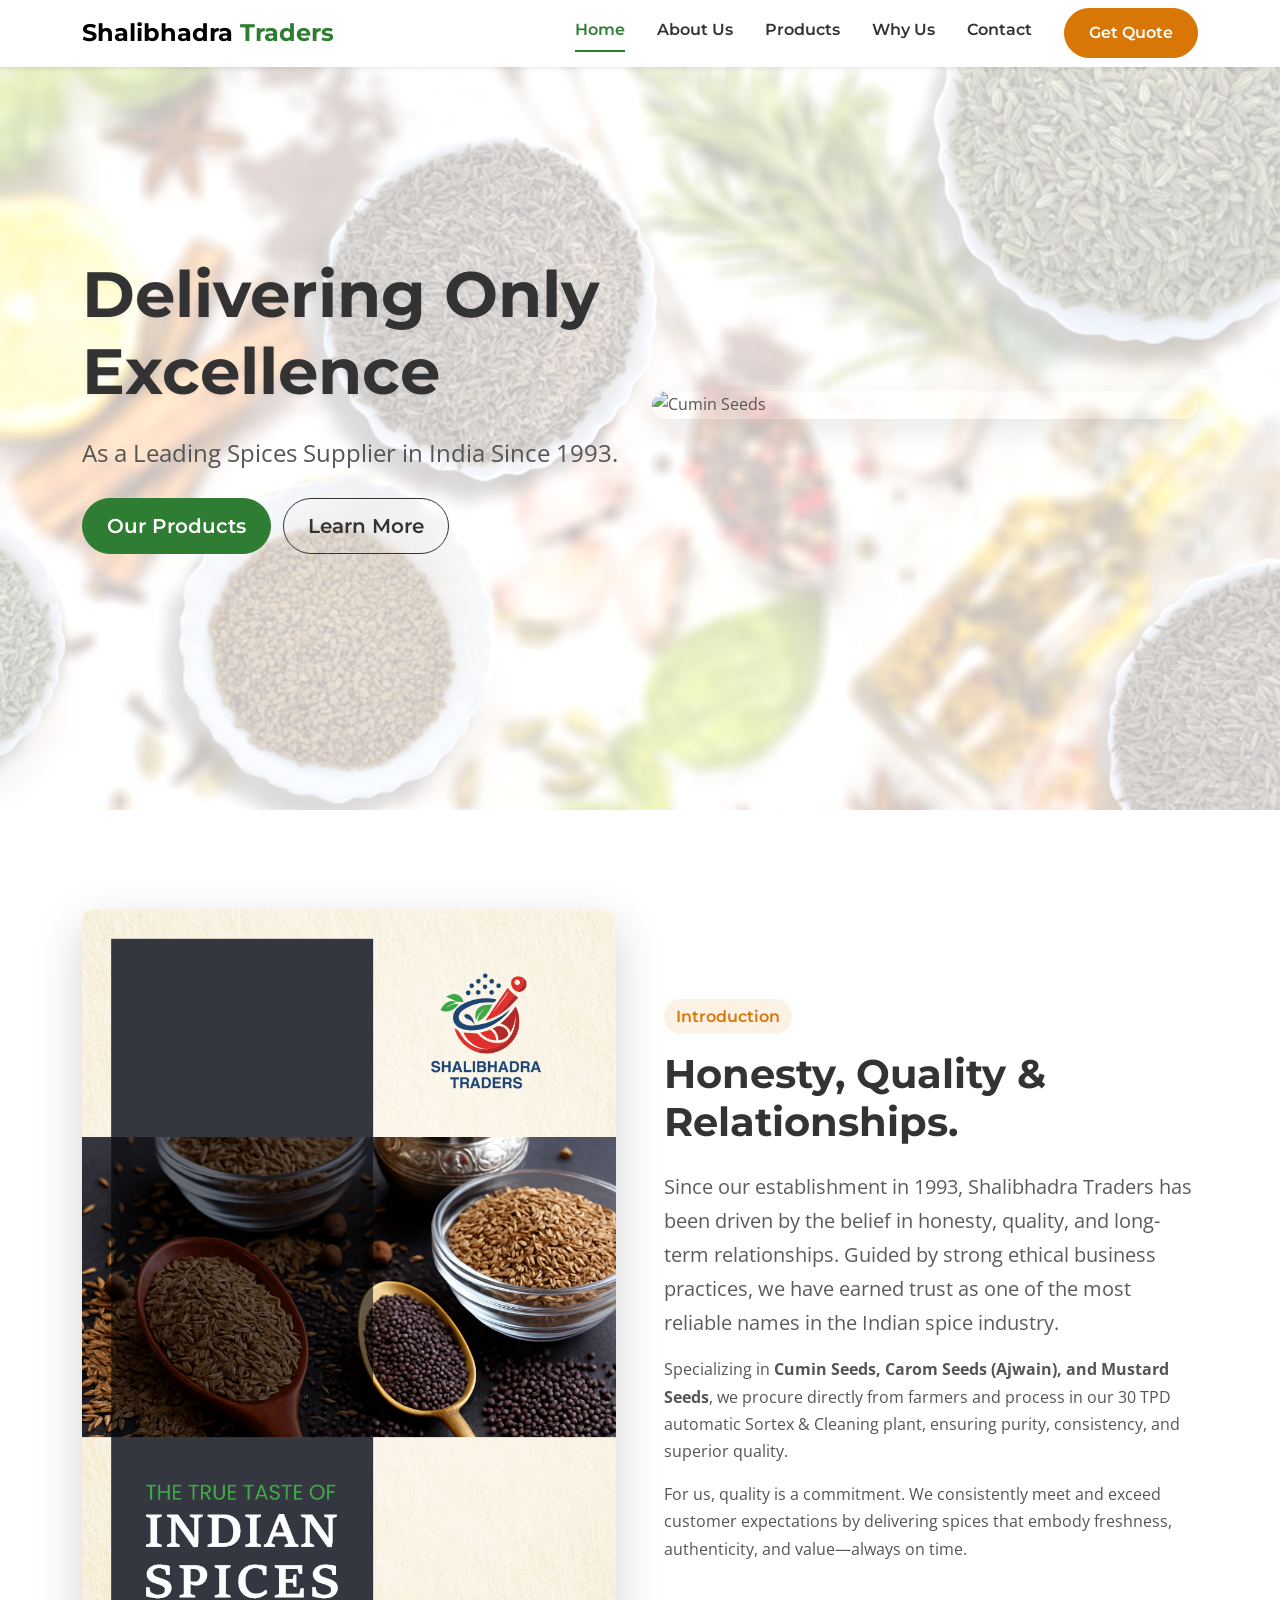
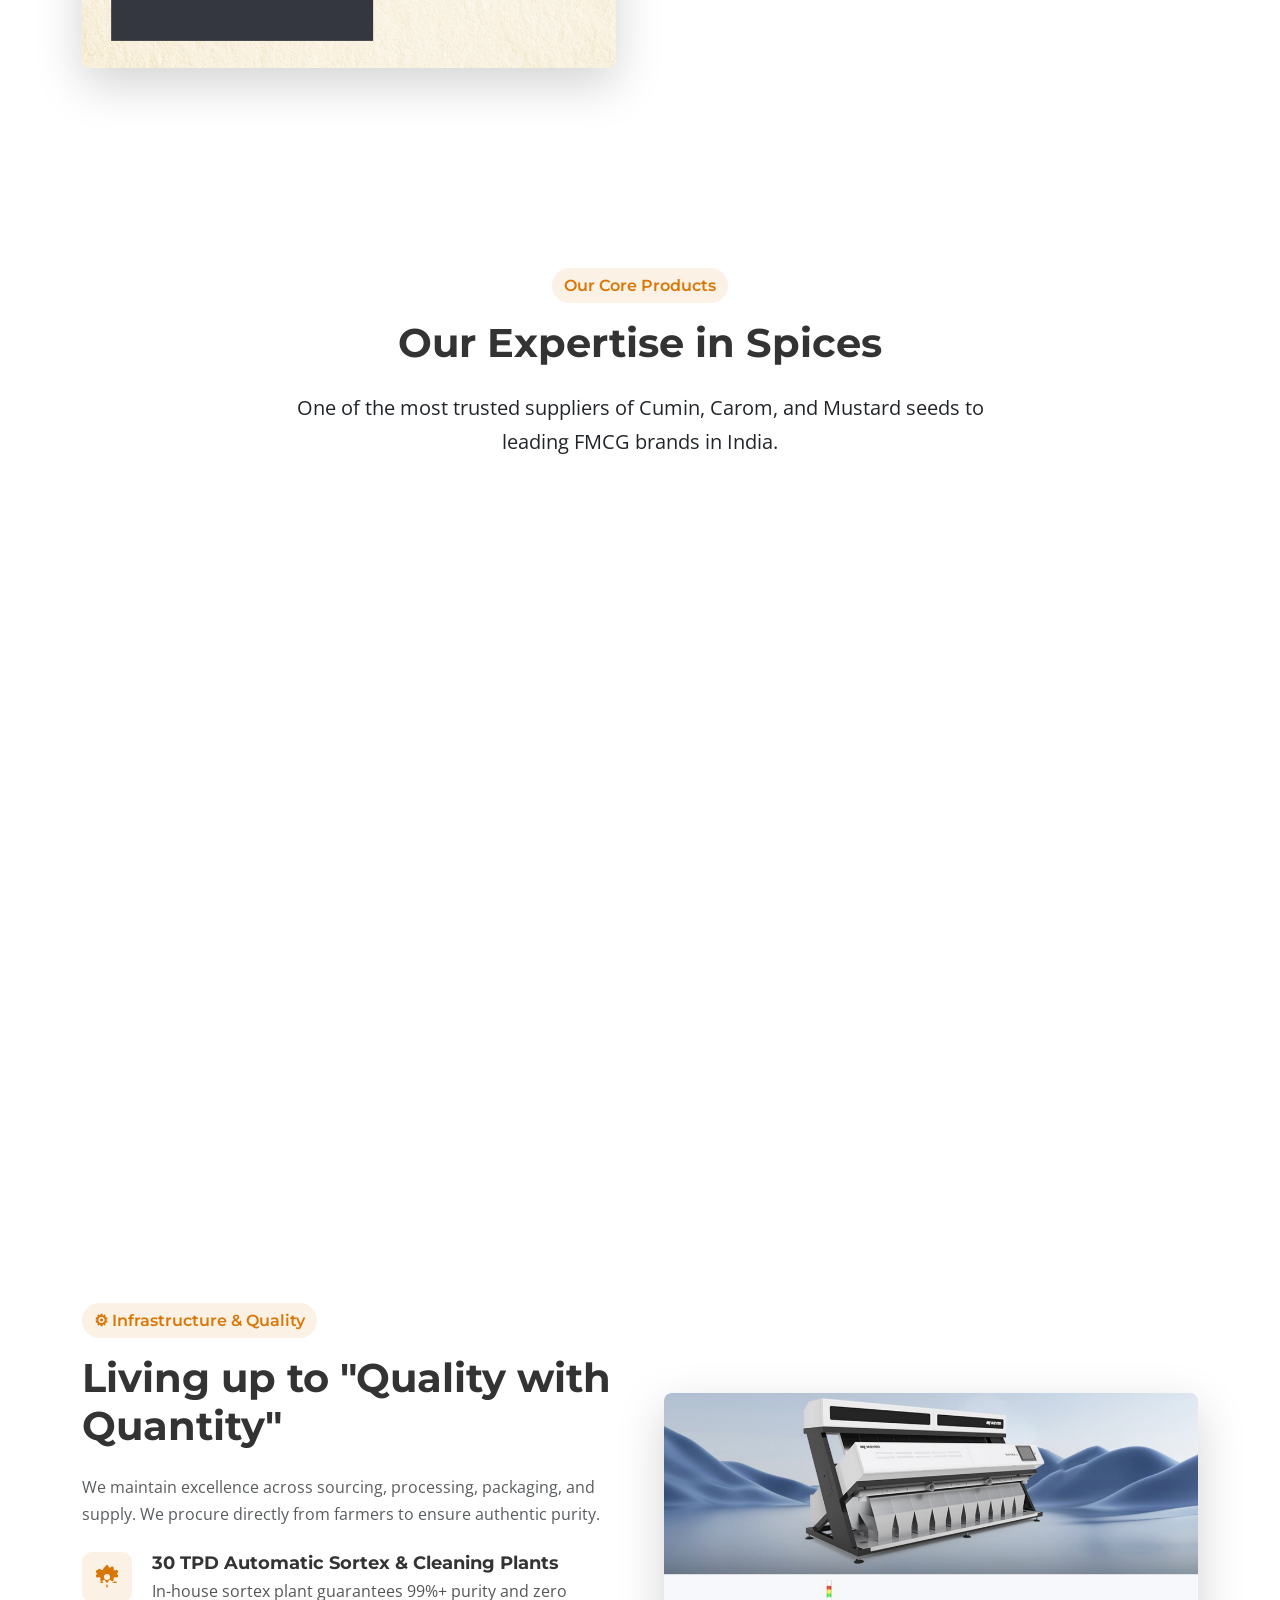
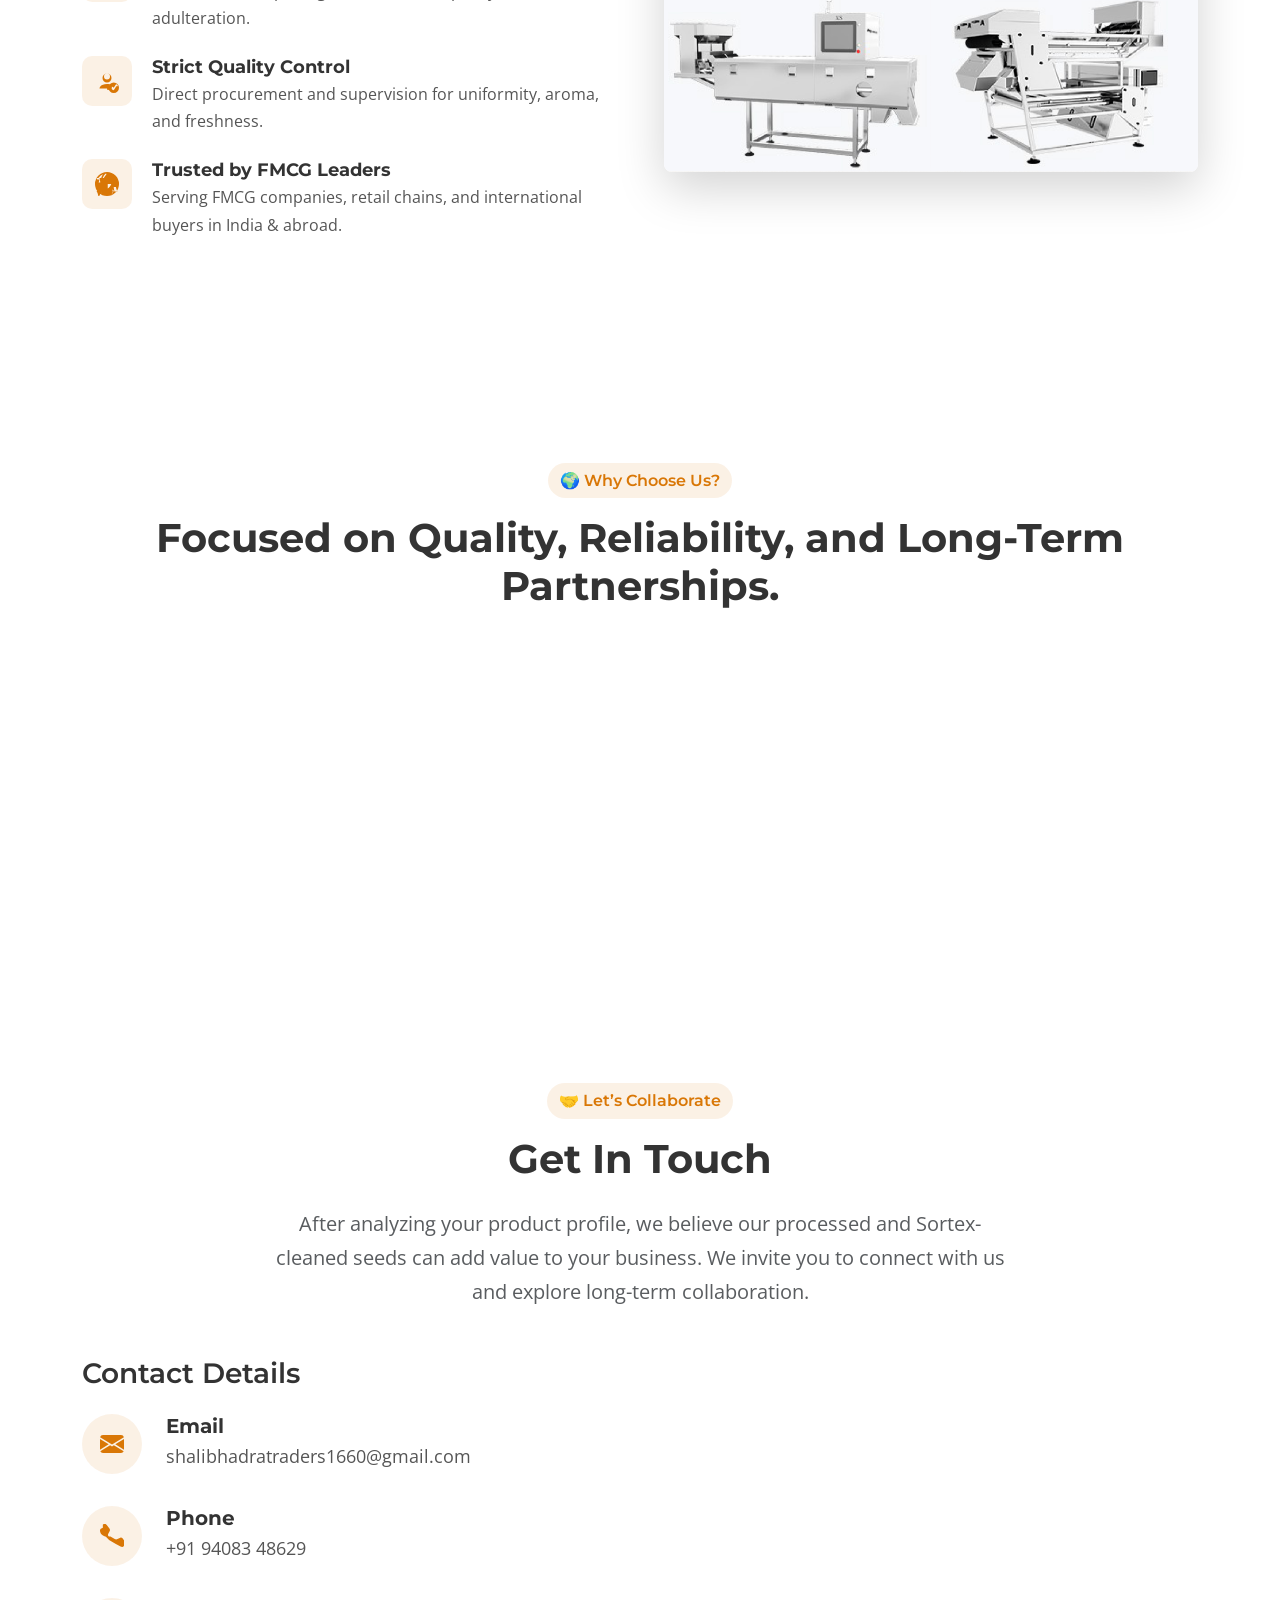
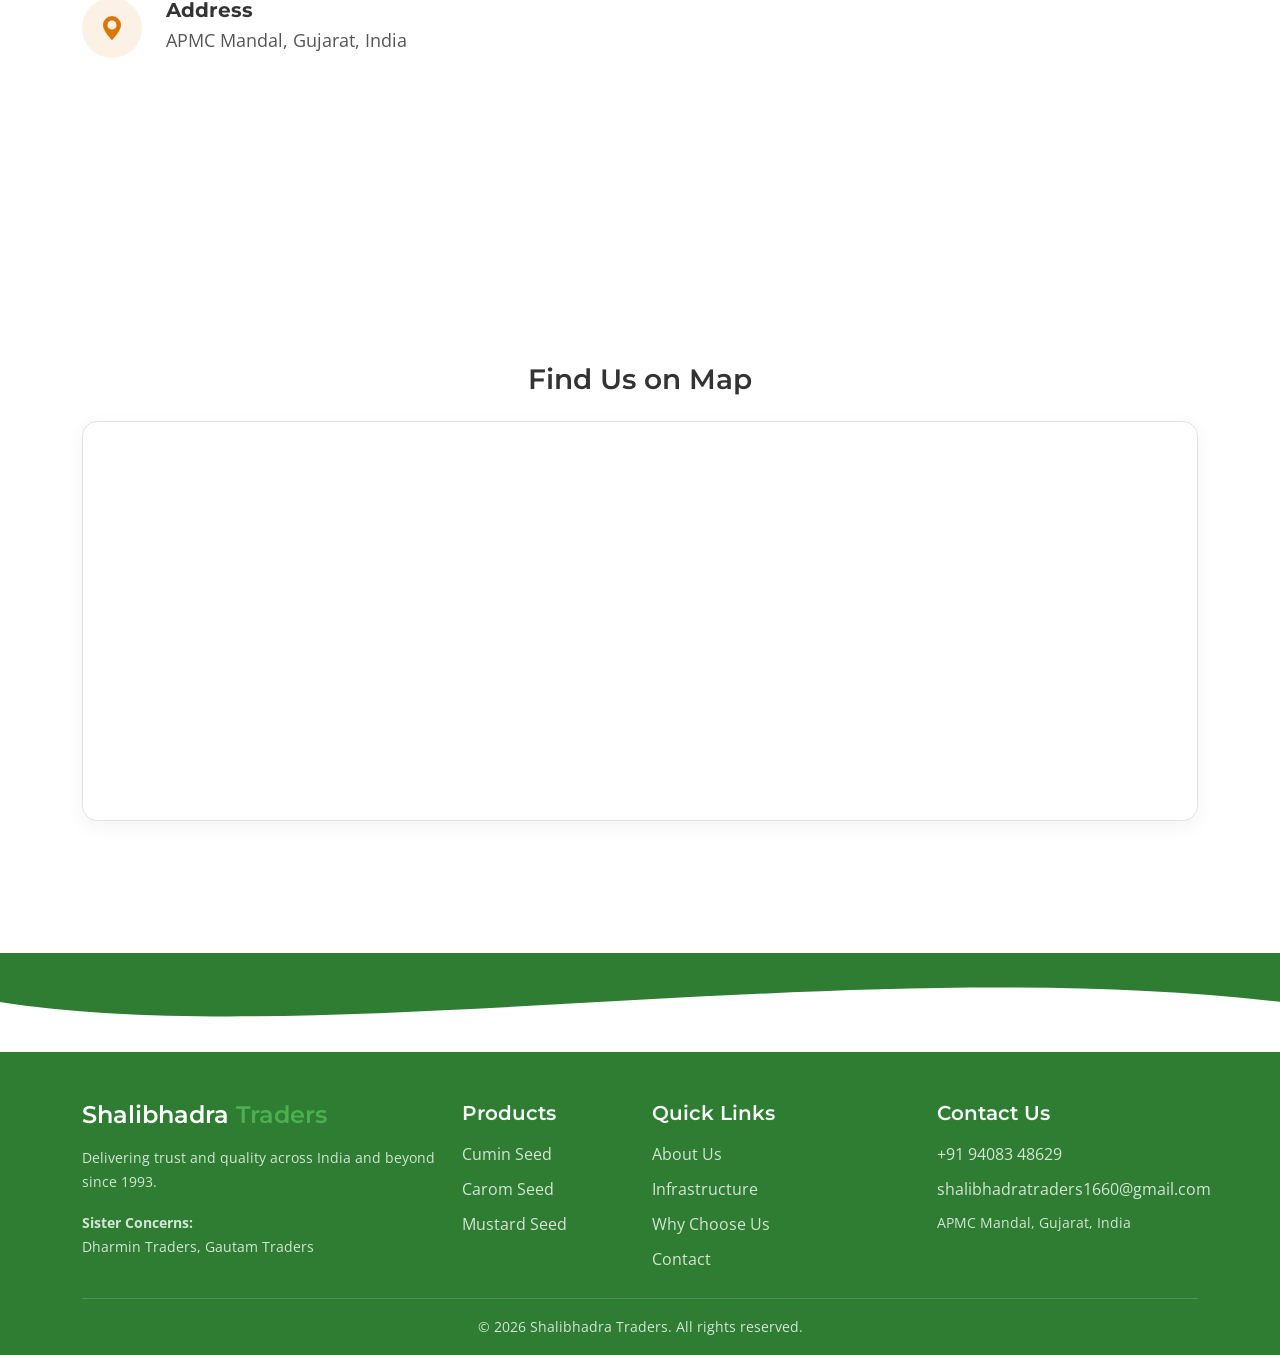
==== commit 24fcdf05: "updated" ====
--- a/index.html
+++ b/index.html
@@ -6,7 +6,7 @@
     
     <title>Shalibhadra Traders - Premium Spice Suppliers in India</title>
     <meta name="description" content="Leading spices supplier in India since 1993. Shalibhadra Traders specializes in premium, Sortex-cleaned Cumin, Carom (Ajwain), and Mustard (Rai) seeds.">
-    <link rel="icon" href="https://placehold.co/32x32/4CAF50/FFFFFF?text=ST" type="image/png">
+    <link rel="icon" href="logo.ico" type="image/png">
 
     <link href="https://cdn.jsdelivr.net/npm/bootstrap@5.3.3/dist/css/bootstrap.min.css" rel="stylesheet">
     <link rel="preconnect" href="https://fonts.googleapis.com">
@@ -709,7 +709,7 @@
             <div class="container">
                 <div class="row g-5 align-items-center">
                     <div class="col-lg-6 animate-on-scroll" data-delay="0.1s">
-                        <img src="https://images.unsplash.com/photo-1516253593875-bd7c038363a0?q=80&w=1200&fit=crop" 
+                        <img src="about.png" 
                              alt="Farmer holding fresh spices" class="img-fluid rounded-3 shadow-lg">
                     </div>
                     <div class="col-lg-6 animate-on-scroll" data-delay="0.2s">
@@ -784,7 +784,7 @@
             <div class="container">
                 <div class="row g-5 align-items-center">
                     <div class="col-lg-6 order-lg-last animate-on-scroll" data-delay="0.1s">
-                        <img src="https://images.unsplash.com/photo-1571757279013-40a0f395b3e6?q=80&w=1200&fit=crop" 
+                        <img src="infra.png" 
                              alt="Modern Sortex spice cleaning facility" class="img-fluid rounded-3 shadow-lg">
                     </div>
                     <div class="col-lg-6 animate-on-scroll" data-delay="0.2s">
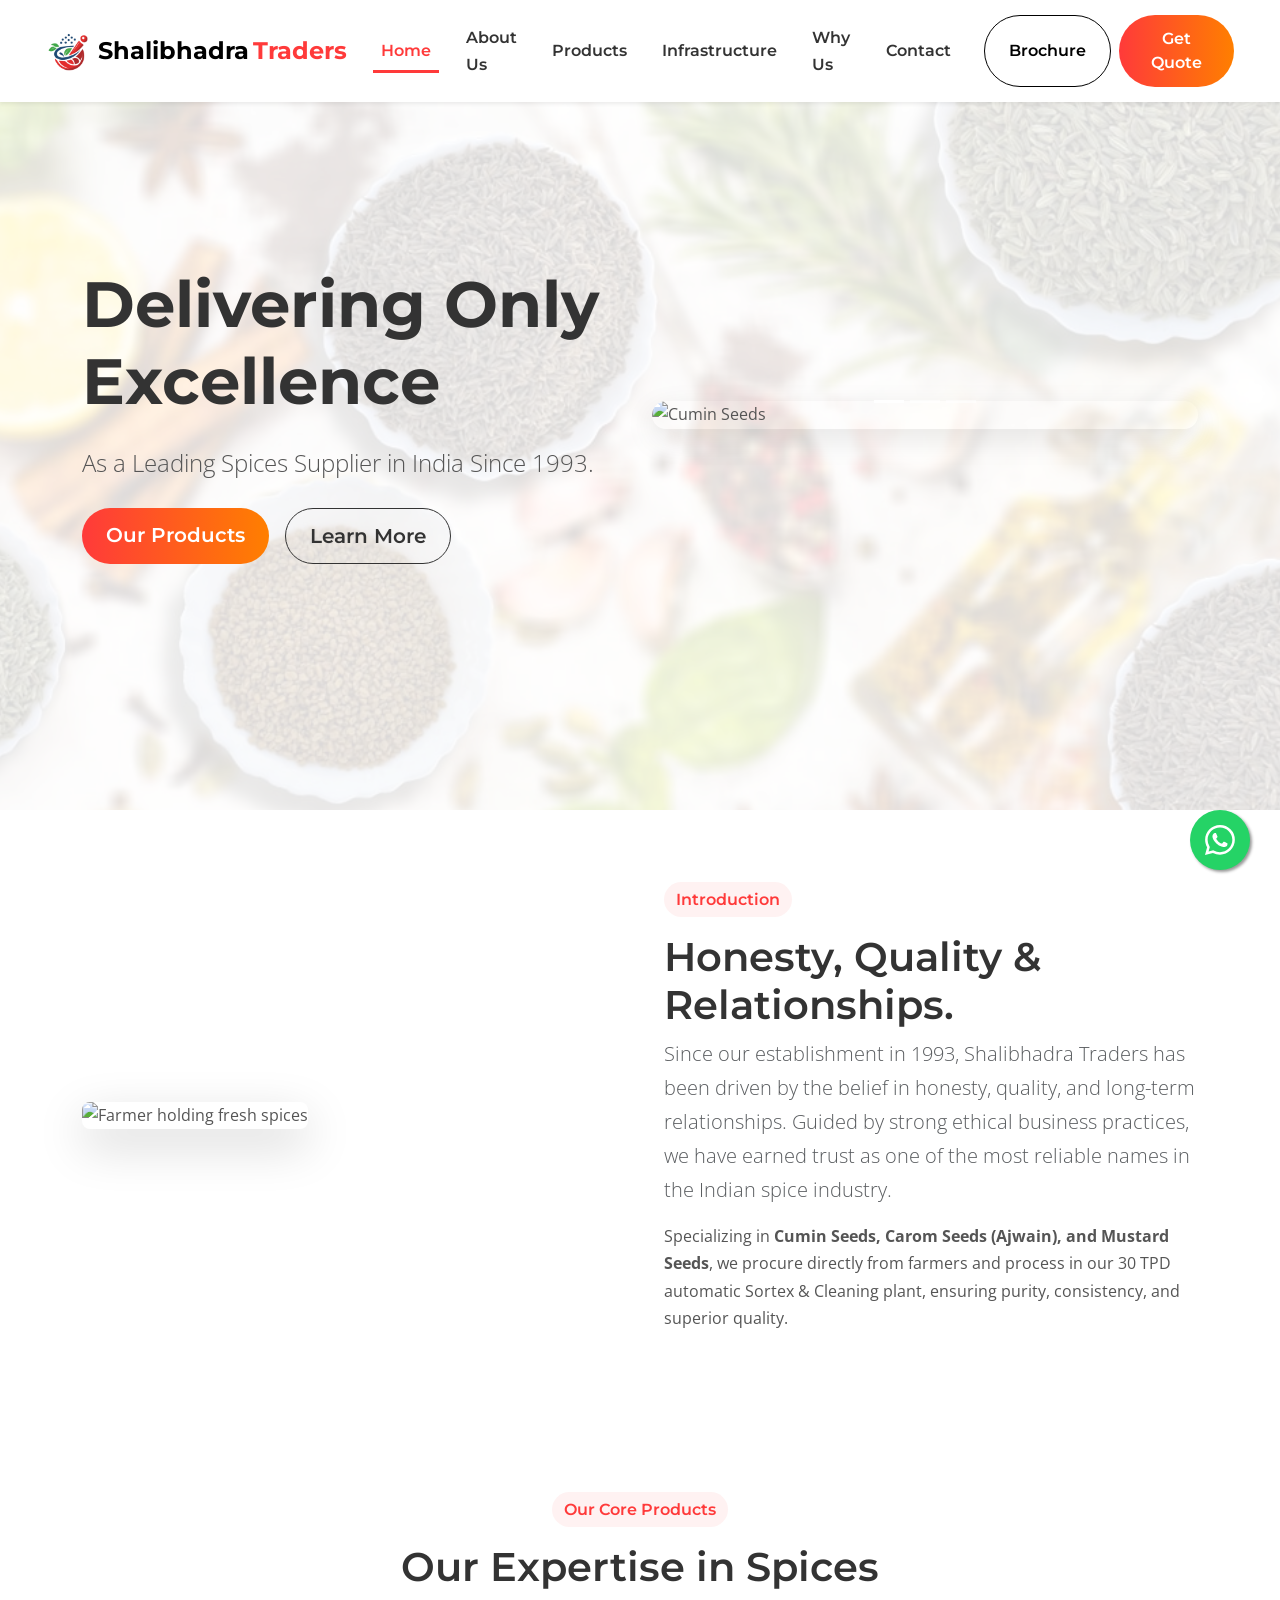
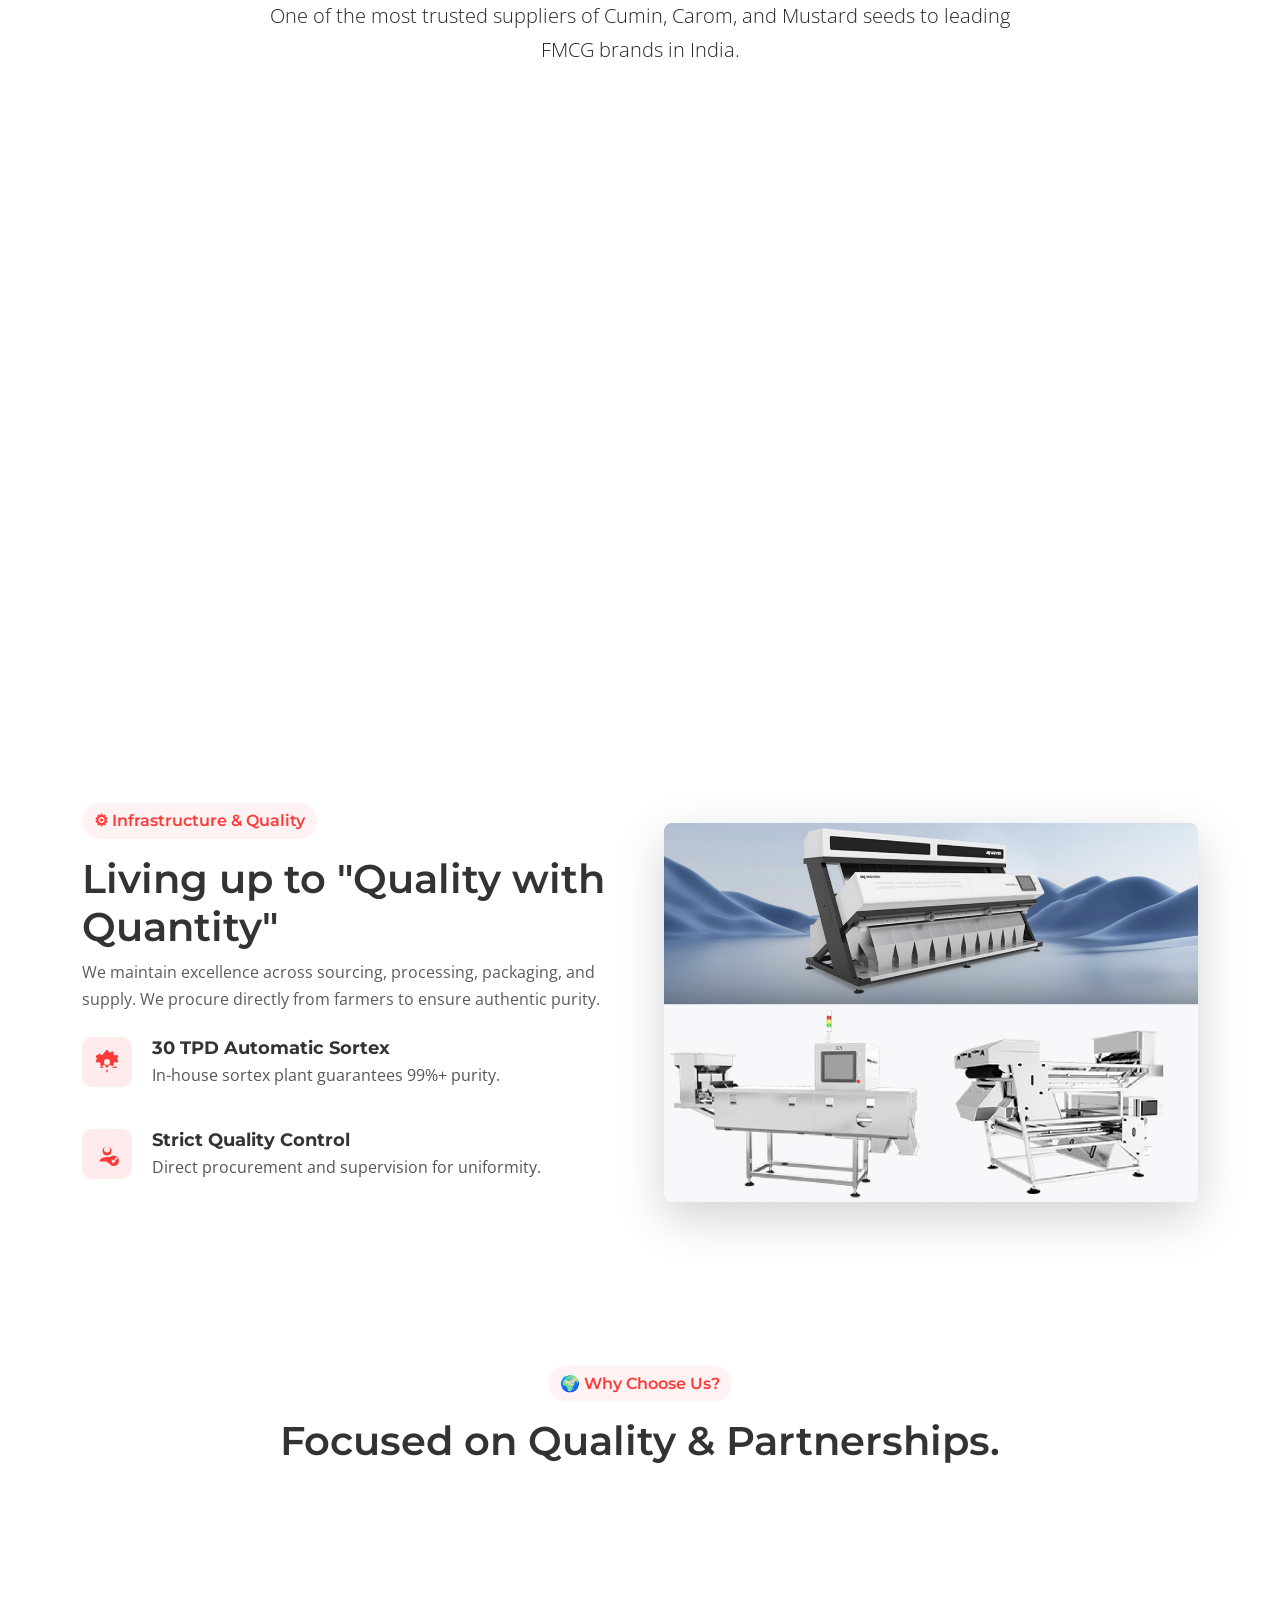
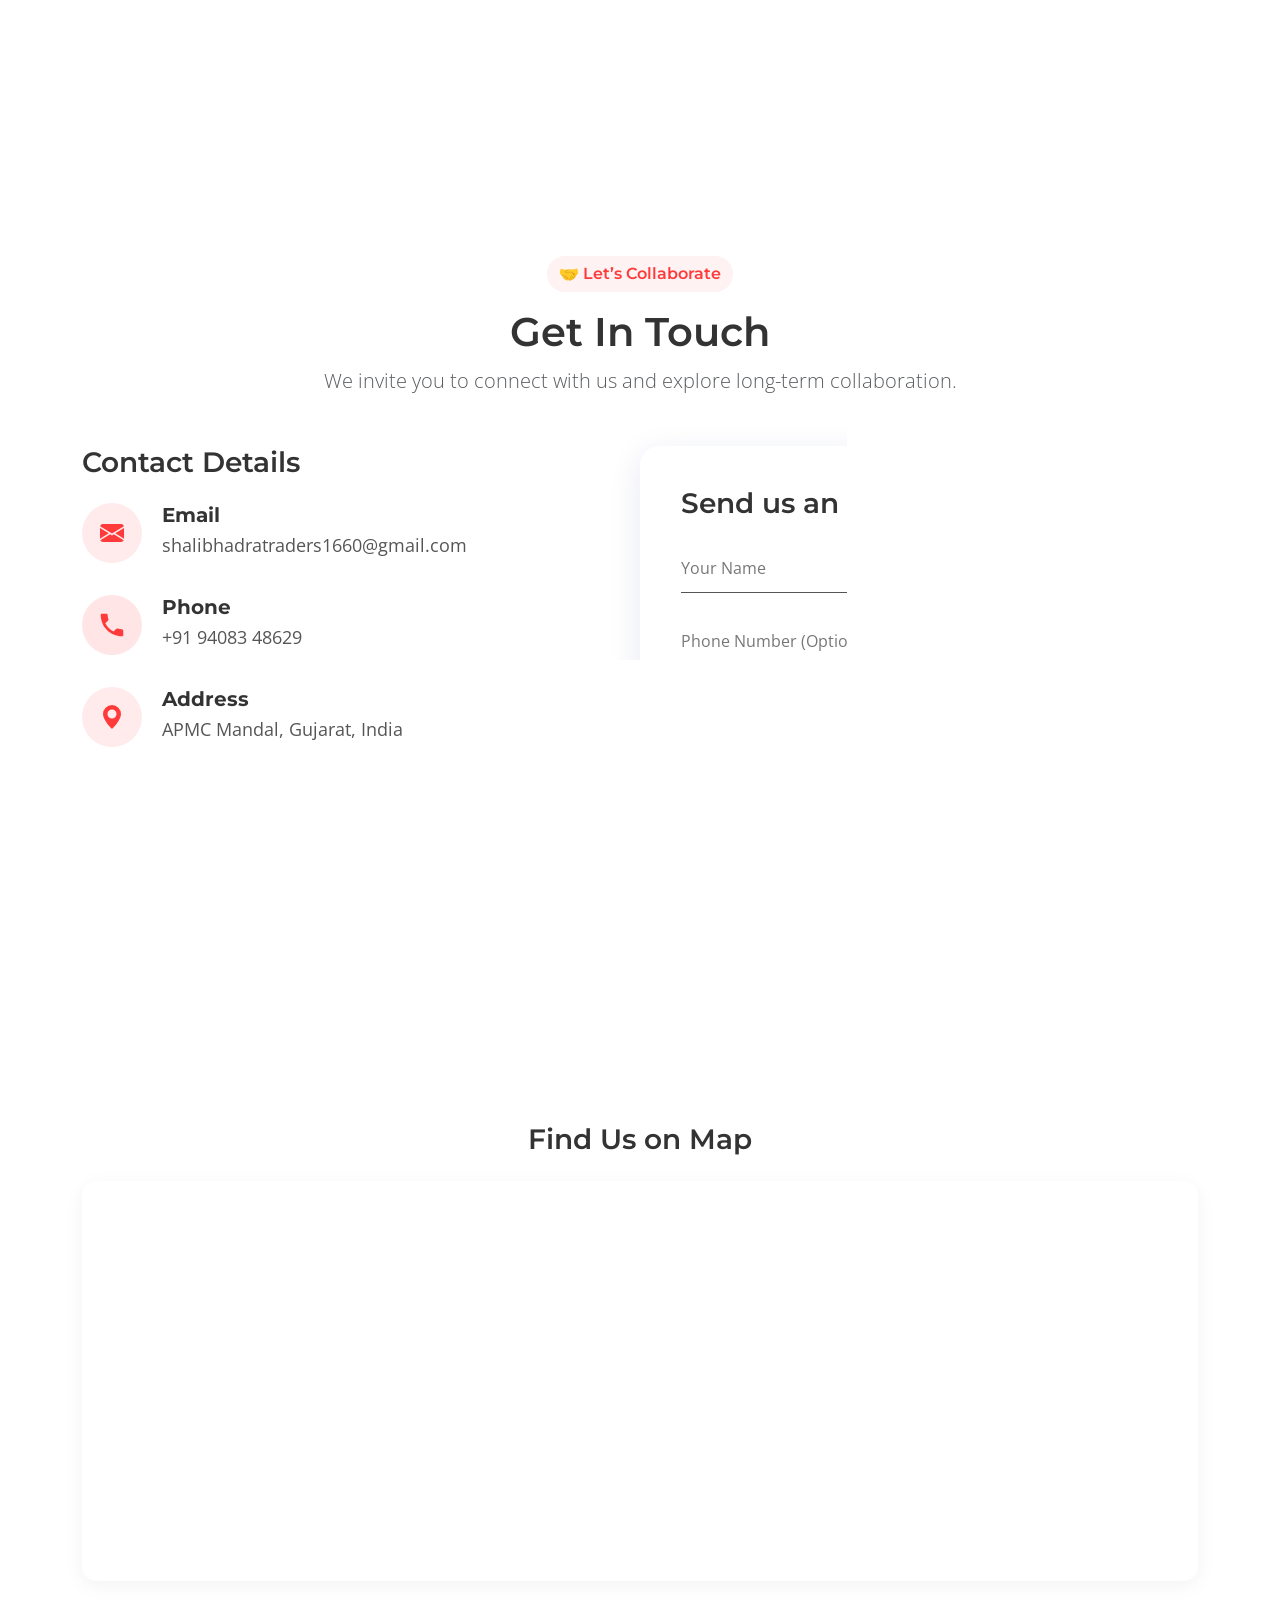
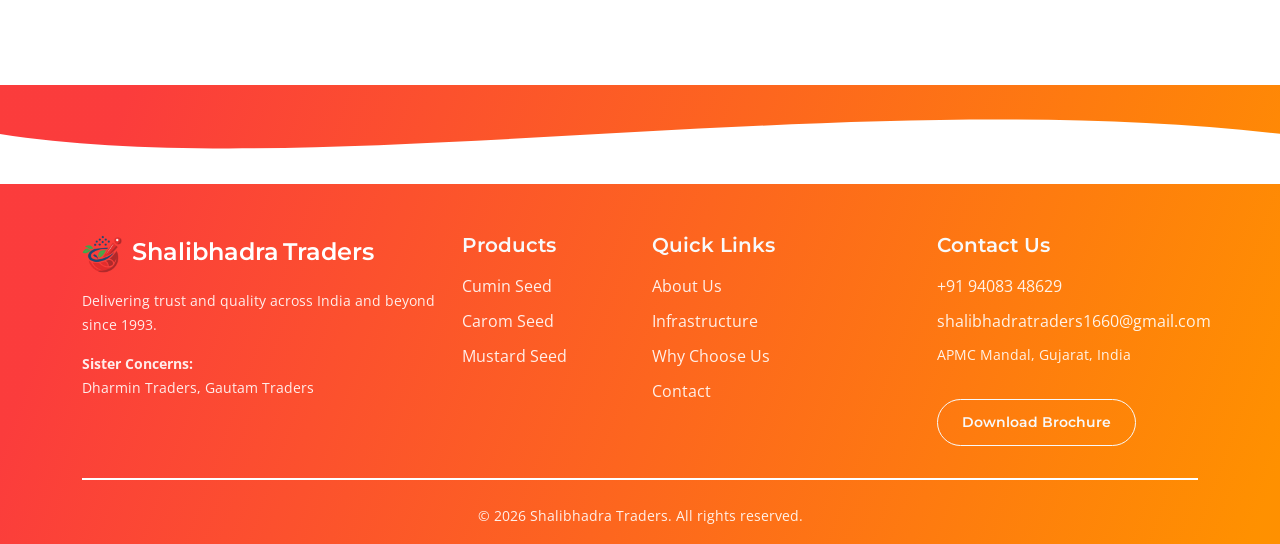
==== commit 9f56cfc9: "Proper" ====
--- a/index.html
+++ b/index.html
@@ -3,662 +3,489 @@
 <head>
     <meta charset="UTF-8">
     <meta name="viewport" content="width=device-width, initial-scale=1.0">
+    <meta name="theme-color" content="#2E7D32">
     
-    <title>Shalibhadra Traders - Premium Spice Suppliers in India</title>
-    <meta name="description" content="Leading spices supplier in India since 1993. Shalibhadra Traders specializes in premium, Sortex-cleaned Cumin, Carom (Ajwain), and Mustard (Rai) seeds.">
-    <link rel="icon" href="logo.ico" type="image/png">
-
+    <title>Shalibhadra Traders | Bulk Spice Suppliers India | Cumin, Ajwain, Mustard</title>
+    <meta name="description" content="Premium Sortex-cleaned Cumin, Ajwain, and Mustard seeds supplier in India. ISO certified quality, direct farmer sourcing, and bulk export capabilities since 1993.">
+    <meta name="keywords" content="Shalibhadra Traders, Cumin Seeds Wholesale, Ajwain Seeds Supplier, Mustard Seeds Bulk, Spices Exporter India, Gujarat Spice Market, APMC Mandal">
+    <meta name="author" content="Shalibhadra Traders">
+    <meta name="robots" content="index, follow">
+    <link rel="canonical" href="https://www.shalibhadratraders.com"> 
+
+    <meta property="og:type" content="business.business">
+    <meta property="og:title" content="Shalibhadra Traders - Premium Spice Suppliers">
+    <meta property="og:description" content="30+ Years of Trust. We supply premium Sortex-cleaned Cumin, Carom, and Mustard seeds directly from farmers.">
+    <meta property="og:url" content="https://www.shalibhadratraders.com">
+    <meta property="og:image" content="assets/logo.ico">
+    <meta property="og:site_name" content="Shalibhadra Traders">
+
+    <meta name="twitter:card" content="summary_large_image">
+    <meta name="twitter:title" content="Shalibhadra Traders | Bulk Spice Supplier">
+    <meta name="twitter:description" content="Premium Sortex-cleaned Cumin, Ajwain, and Mustard seeds. Direct farmer sourcing.">
+    <meta name="twitter:image" content="assets/logo.ico">
+
+    <script type="application/ld+json">
+    {
+      "@context": "https://schema.org",
+      "@type": "WholesaleStore",
+      "name": "Shalibhadra Traders",
+      "image": "assets/logo.ico",
+      "url": "https://www.shalibhadratraders.com",
+      "telephone": "+919408348629",
+      "email": "shalibhadratraders1660@gmail.com",
+      "priceRange": "$$",
+      "address": {
+        "@type": "PostalAddress",
+        "streetAddress": "APMC Mandal",
+        "addressLocality": "Mandal",
+        "addressRegion": "Gujarat",
+        "postalCode": "382130",
+        "addressCountry": "IN"
+      },
+      "geo": {
+        "@type": "GeoCoordinates",
+        "latitude": 23.2876,
+        "longitude": 71.9142
+      },
+      "openingHoursSpecification": {
+        "@type": "OpeningHoursSpecification",
+        "dayOfWeek": ["Monday","Tuesday","Wednesday","Thursday","Friday","Saturday"],
+        "opens": "09:00",
+        "closes": "18:00"
+      },
+      "sameAs": [
+        "https://www.facebook.com/shalibhadratraders",
+        "https://www.instagram.com/shalibhadratraders"
+      ]
+    }
+    </script>
+
+    <link rel="icon" href="assets/logo.ico" type="image/png">
     <link href="https://cdn.jsdelivr.net/npm/bootstrap@5.3.3/dist/css/bootstrap.min.css" rel="stylesheet">
     <link rel="preconnect" href="https://fonts.googleapis.com">
     <link rel="preconnect" href="https://fonts.gstatic.com" crossorigin>
     <link href="https://fonts.googleapis.com/css2?family=Montserrat:wght@500;600;700&family=Open+Sans:wght@400;600&display=swap" rel="stylesheet">
     
     <style>
-        /* ---
-        Root Variables: "Premium Light" (White & Green) Theme
-        --- */
         :root {
-            --brand-primary: #2E7D32; /* Deep, professional green */
-            --brand-secondary: #4CAF50; /* Brighter, action green */
-            --brand-accent: #D97706; /* Saffron/Amber "spice" color */
-            --brand-light-green: #F9FBF7; /* Very light green for backgrounds */
-            --brand-dark: #333333; /* Dark grey for headings */
-            --brand-body: #555555; /* Lighter grey for body text */
+            --brand-primary: #2E7D32; 
+            --brand-chilly-red: #FF3A3A; 
+            --brand-gradient-quote: linear-gradient(90deg, #FF3A3A 0%, #FF7F00 100%);
+            --brand-gradient-footer: linear-gradient(110deg, hsla(0, 96%, 61%, 1) 9%, hsla(34, 100%, 50%, 1) 98%);
+            --brand-light-green: #F9FBF7; 
+            --brand-dark: #333333; 
+            --brand-body: #555555; 
             --brand-white: #FFFFFF;
-            --brand-light-gray: #F8F9FA;
-            --brand-border: #E0E0E0;
-            
             --font-heading: 'Montserrat', sans-serif;
             --font-body: 'Open Sans', sans-serif;
-            
-            /* Clean Card Shadow */
             --card-shadow: 0 5px 20px rgba(0,0,0,0.05);
-
-            /* Glassmorphism Variables */
-            --glass-bg: rgba(255, 255, 255, 0.4); /* Cleaner white glass */
-            --glass-border: 1px solid rgba(255, 255, 255, 0.5);
+            --glass-bg: rgba(255, 255, 255, 0.7);
+            --glass-border: 1px solid rgba(255, 255, 255, 0.6);
             --glass-blur: 15px; 
             --glass-shadow: 0 8px 32px 0 rgba(31, 38, 135, 0.1);
         }
 
-        /* ---
-        Keyframe Animation for Background Zoom
-        --- */
         @keyframes infiniteZoom {
-            0% {
-                transform: scale(1);
-            }
-            50% {
-                transform: scale(1.1);
-            }
-            100% {
-                transform: scale(1);
-            }
-        }
-
-        /* ---
-        Base Styles
-        --- */
+            0% { transform: scale(1); }
+            50% { transform: scale(1.1); }
+            100% { transform: scale(1); }
+        }
+        @keyframes pulse-green {
+            0% { box-shadow: 0 0 0 0 rgba(37, 211, 102, 0.7); }
+            70% { box-shadow: 0 0 0 15px rgba(37, 211, 102, 0); }
+            100% { box-shadow: 0 0 0 0 rgba(37, 211, 102, 0); }
+        }
+
+        html { 
+            scroll-behavior: smooth;
+            scroll-padding-top: 100px; 
+        }
+        
         body {
             font-family: var(--font-body);
             color: var(--brand-body);
             font-weight: 400;
             line-height: 1.7;
-            background-color: var(--brand-white); /* Fallback color */
-            overflow-x: hidden; /* Prevent scrollbar from scaled pseudo-element */
-        }
-        
-        /* UPDATED: Consistent dullness for background */
+            background-color: var(--brand-white);
+            overflow-x: hidden;
+            position: relative; 
+        }
+        
         body::before {
             content: '';
             position: fixed;
             inset: 0;
             z-index: -1;
-            background: url('Spices.jpg') no-repeat center center;
+            background: url('assets/Spices.jpg') no-repeat center center; 
             background-size: cover;
             animation: infiniteZoom 20s linear infinite;
-            opacity: 0.25; /* Adjusted for overall dullness */
-            filter: brightness(1.1); /* Slightly brightened for light theme */
-        }
-
-        h1, h2, h3, h4, h5, h6 {
-            font-family: var(--font-heading);
-            color: var(--brand-dark);
-            font-weight: 600;
-        }
-
-        p.lead {
-            font-weight: 400;
-        }
-
-        .text-primary {
-            color: var(--brand-primary) !important;
-        }
-        .text-secondary {
-            color: var(--brand-secondary) !important;
-        }
-
-        .bg-primary {
-            background-color: var(--brand-primary) !important;
-        }
-        
-        .bg-light-green {
-            background-color: transparent !important; 
-        }
-
-        /* ---
-        Buttons
-        --- */
+            opacity: 0.15; 
+        }
+
+        h1, h2, h3, h4, h5, h6 { font-family: var(--font-heading); color: var(--brand-dark); font-weight: 600; }
+        
+        h1 { font-size: clamp(2rem, 5vw, 4rem); }
+        h2 { font-size: clamp(1.75rem, 4vw, 2.5rem); }
+        
+        .text-chilly { color: var(--brand-chilly-red) !important; }
+        .bg-light-green { background-color: transparent !important; }
+
         .btn {
             font-family: var(--font-heading);
             font-weight: 600;
             padding: 0.75rem 1.5rem;
-            border-radius: 50px; /* Pill-shaped buttons */
+            border-radius: 50px;
             transition: all 0.3s ease;
         }
 
-        .btn-primary {
-            background-color: var(--brand-primary);
-            border-color: var(--brand-primary);
-        }
-        .btn-primary:hover {
-            background-color: #246127; /* Darker green */
-            border-color: #246127;
+        .btn-outline-brochure {
+            color: #000;
+            background-color: transparent;
+            border: 1.5px solid #000;
+        }
+        .btn-outline-brochure:hover {
+            background-color: #000;
+            color: #fff;
+            transform: translateY(-2px);
+        }
+
+        .btn-quote {
+            background: var(--brand-gradient-quote);
+            border: none;
+            color: #FFFFFF !important;
+            padding: 0.75rem 2rem;
+        }
+        .btn-quote:hover {
             transform: translateY(-3px);
-            box-shadow: 0 4px 10px rgba(46, 125, 50, 0.3);
-        }
-        
-        /* Accent Button */
-        .btn-accent {
-            background-color: var(--brand-accent);
-            border-color: var(--brand-accent);
-            color: var(--brand-white);
-        }
-        .btn-accent:hover {
-            background-color: #B45309; /* Darker accent */
-            border-color: #B45309;
-            color: var(--brand-white);
+            box-shadow: 0 6px 20px rgba(255, 58, 58, 0.4);
+            color: #FFFFFF !important;
+        }
+        
+        .btn-chilly {
+            background: var(--brand-gradient-quote);
+            border: none;
+            color: #FFFFFF !important;
+        }
+        .btn-chilly:hover {
             transform: translateY(-3px);
-            box-shadow: 0 4px 10px rgba(217, 119, 6, 0.3);
-        }
-
-        .btn-outline-dark {
-            border-color: var(--brand-dark);
-            color: var(--brand-dark);
-        }
-        .btn-outline-dark:hover {
-            background-color: var(--brand-dark);
-            color: var(--brand-white);
-        }
-
-        /* ---
-        Preloader
-        --- */
+            box-shadow: 0 4px 15px rgba(251, 58, 58, 0.4);
+        }
+
+        .btn-outline-dark { border-color: var(--brand-dark); color: var(--brand-dark); }
+        .btn-outline-dark:hover { background-color: var(--brand-dark); color: var(--brand-white); }
+        
+        .btn-outline-light:hover { color: var(--brand-chilly-red); background-color: #fff; border-color: #fff; }
+
+        .whatsapp-float {
+            position: fixed;
+            bottom: 30px;
+            right: 30px; 
+            width: 60px;
+            height: 60px;
+            background-color: #25D366;
+            color: #FFF;
+            border-radius: 50px;
+            text-align: center;
+            font-size: 30px;
+            box-shadow: 2px 2px 3px #999;
+            z-index: 1000;
+            display: flex; align-items: center; justify-content: center;
+            transition: all 0.3s ease;
+            animation: pulse-green 2s infinite;
+        }
+        .whatsapp-float:hover {
+            background-color: #20BA5A;
+            color: #FFF;
+            transform: scale(1.1);
+        }
+
         #preloader {
             position: fixed;
-            top: 0;
-            left: 0;
-            right: 0;
-            bottom: 0;
+            top: 0; left: 0; right: 0; bottom: 0;
             background-color: var(--brand-white);
             z-index: 9999;
+            display: flex; align-items: center; justify-content: center;
+            transition: opacity 0.5s ease;
+        }
+        
+        .loader-wrapper {
+            position: relative;
+            width: 70px;
+            height: 70px;
             display: flex;
             align-items: center;
             justify-content: center;
-            transition: opacity 0.5s ease;
-        }
+        }
+
         #preloader .spinner {
-            width: 50px;
-            height: 50px;
-            border: 4px solid var(--brand-border);
-            border-top-color: var(--brand-primary);
+            position: absolute;
+            top: 0; left: 0;
+            width: 100%; height: 100%;
+            border: 4px solid #E0E0E0;
+            border-top-color: var(--brand-chilly-red);
             border-radius: 50%;
             animation: spin 1s linear infinite;
         }
-        body.loaded #preloader {
-            opacity: 0;
-            visibility: hidden;
-            pointer-events: none;
-        }
-        @keyframes spin {
-            to { transform: rotate(360deg); }
-        }
-
-        /* ---
-        Header / Navbar
-        --- */
-        .navbar {
-            transition: all 0.3s ease;
-        }
-        .navbar.scrolled {
-            box-shadow: 0 4px 15px rgba(0,0,0,0.05) !important;
-        }
-        .navbar-brand {
-            font-family: var(--font-heading);
-            font-weight: 700;
-            font-size: 1.5rem;
-        }
-        .navbar-brand span {
-            color: var(--brand-primary);
-        }
-        .navbar-nav .nav-link {
-            font-family: var(--font-heading);
-            font-weight: 600;
-            color: var(--brand-dark);
-            margin: 0 0.5rem;
-            padding-bottom: 0.5rem;
-            position: relative;
-        }
-        .navbar-nav .nav-link::after {
-            content: '';
-            position: absolute;
-            bottom: 0;
-            left: 0.5rem;
-            right: 0.5rem;
-            height: 2px;
-            background-color: var(--brand-primary);
-            transform: scaleX(0);
-            transition: transform 0.3s ease-out;
-        }
-        .navbar-nav .nav-link:hover::after,
-        .navbar-nav .nav-link.active::after {
-            transform: scaleX(1);
-        }
-        .navbar-nav .nav-link:hover,
-        .navbar-nav .nav-link.active {
-            color: var(--brand-primary);
-        }
-        .navbar-toggler {
-            border: none;
-        }
-        .navbar-toggler:focus {
-            box-shadow: none;
-        }
-
-        /* ---
-        Hero Section
-        --- */
-        #hero {
-            height: 90vh; 
-            min-height: 650px; /* Ensure a minimum height */
-            position: relative;
-            display: flex;
-            align-items: center;
-            justify-content: center;
-            overflow: hidden;
-            background: none; 
-        }
-        /* REMOVED: Hero Overlay for consistent dullness */
-        #hero .hero-content {
+        
+        #preloader .loader-logo {
+            width: 35px;
+            height: auto;
             position: relative;
             z-index: 2;
         }
-        #hero h1 {
-            font-size: clamp(2.5rem, 5vw, 4.5rem);
-            font-weight: 700;
+
+        body.loaded #preloader { opacity: 0; visibility: hidden; pointer-events: none; }
+        @keyframes spin { to { transform: rotate(360deg); } }
+
+        .navbar { transition: all 0.3s ease; padding: 15px 0; background-color: #fff; }
+        .navbar.scrolled { padding: 10px 0; box-shadow: 0 4px 15px rgba(0,0,0,0.05) !important; }
+        .navbar-brand { font-family: var(--font-heading); font-weight: 700; font-size: 1.5rem; display: flex; align-items: center; }
+        .navbar-brand img { height: 40px; margin-right: 10px; width: auto; }
+        
+        .navbar-nav .nav-link {
+            font-family: var(--font-heading); font-weight: 600; 
             color: var(--brand-dark);
-            text-shadow: 0 2px 4px rgba(0,0,0,0.05);
-        }
-        .hero-carousel .carousel-inner,
-        .hero-carousel .carousel-item img {
-            border-radius: 1.5rem; /* Rounded corners for the carousel */
-        }
-        .hero-carousel {
-            box-shadow: 0 10px 30px rgba(0,0,0,0.1);
-            border-radius: 1.5rem;
-        }
-
-
-        /* ---
-        General Section Styling
-        --- */
-        .section-padding {
-            padding: 100px 0;
-            position: relative; /* Ensure sections sit on top of body::before */
-            z-index: 1;
-        }
-        
-        section.bg-light-green {
-            background-color: transparent !important;
-        }
-        section:not(.bg-light-green):not(#hero) {
-             background-color: var(--brand-white);
-        }
-
-        /* Sub-title now uses accent color */
+            margin: 0 0.6rem; padding-bottom: 0.5rem; position: relative;
+        }
+        
+        .navbar-nav .nav-link::after {
+            content: ''; position: absolute; bottom: 0; left: 0; right: 0;
+            height: 3px; background-color: var(--brand-chilly-red); 
+            transform: scaleX(0); transition: transform 0.3s ease-out;
+            transform-origin: center;
+        }
+        
+        .navbar-nav .nav-link:hover, 
+        .navbar-nav .nav-link.active { 
+            color: var(--brand-chilly-red) !important; 
+        }
+        .navbar-nav .nav-link:hover::after, 
+        .navbar-nav .nav-link.active::after { 
+            transform: scaleX(1); 
+        }
+        
+        .navbar-toggler { border: none; }
+        .navbar-toggler:focus { box-shadow: none; }
+
+        #hero {
+            height: auto; 
+            min-height: 90vh;
+            position: relative;
+            display: flex; align-items: center; justify-content: center;
+            overflow: hidden; background: none; 
+            padding-top: 80px;
+            padding-bottom: 60px;
+        }
+        #hero .hero-content { position: relative; z-index: 2; }
+        
+        .hero-carousel .carousel-inner, .hero-carousel .carousel-item img { border-radius: 1.5rem; }
+        .hero-carousel { box-shadow: 0 10px 30px rgba(0,0,0,0.1); border-radius: 1.5rem; }
+
+        @media (max-width: 991.98px) {
+            #hero { padding: 100px 0 60px 0; min-height: auto;}
+            .hero-content { text-align: center; }
+            .hero-carousel { margin-top: 40px; }
+            .d-flex.gap-2 { justify-content: center; }
+        }
+
+        .section-padding { padding: clamp(60px, 8vh, 100px) 0; position: relative; z-index: 1; }
+        section:not(.bg-light-green):not(#hero) { background-color: var(--brand-white); }
         .sub-title {
-            display: inline-block;
-            font-family: var(--font-heading);
-            font-weight: 600;
-            color: var(--brand-accent);
-            background-color: rgba(217, 119, 6, 0.1);
-            padding: 0.25rem 0.75rem;
-            border-radius: 50px;
-            margin-bottom: 1rem;
-        }
-        .section-title {
-            font-size: 2.5rem;
-            font-weight: 700;
-            margin-bottom: 1.5rem;
-        }
-
-        /* ---
-        Icon List (About/Infra)
-        --- */
-        .icon-list {
-            list-style: none;
-            padding-left: 0;
-        }
-        .icon-list li {
-            display: flex;
-            align-items: flex-start;
-            margin-bottom: 1.5rem;
-        }
+            display: inline-block; font-family: var(--font-heading); font-weight: 600;
+            color: var(--brand-chilly-red); background-color: rgba(255, 229, 229, 0.5);
+            padding: 0.25rem 0.75rem; border-radius: 50px; margin-bottom: 1rem;
+        }
+
+        .icon-list { list-style: none; padding-left: 0; }
+        .icon-list li { display: flex; align-items: flex-start; margin-bottom: 1.5rem; }
         .icon-list .icon-box {
-            flex-shrink: 0;
-            width: 50px;
-            height: 50px;
-            background-color: rgba(217, 119, 6, 0.1); /* Use accent color */
-            color: var(--brand-accent); /* Use accent color */
-            border-radius: 10px;
-            display: flex;
-            align-items: center;
-            justify-content: center;
+            flex-shrink: 0; width: 50px; height: 50px;
+            background-color: rgba(251, 58, 58, 0.1); color: var(--brand-chilly-red);
+            border-radius: 10px; display: flex; align-items: center; justify-content: center;
             margin-right: 1.25rem;
         }
-        .icon-list h5 {
-            font-size: 1.1rem;
-            font-weight: 700;
-            margin-bottom: 0.25rem;
-        }
-        .icon-list p {
-            margin-bottom: 0;
-            color: var(--brand-body);
-        }
-
-        /* ---
-        Product Cards (Glassmorphism Restored)
-        --- */
+        .icon-list h5 { font-size: 1.1rem; font-weight: 700; margin-bottom: 0.25rem; }
+
         .product-card {
-            display: flex;
-            flex-direction: column;
-            width: 100%;
-            background: var(--glass-bg); 
-            backdrop-filter: blur(var(--glass-blur));
+            display: flex; flex-direction: column; width: 100%; height: 100%;
+            background: var(--glass-bg); backdrop-filter: blur(var(--glass-blur));
             -webkit-backdrop-filter: blur(var(--glass-blur));
-            border: var(--glass-border); 
-            border-radius: 15px;
-            box-shadow: var(--glass-shadow);
-            text-decoration: none;
-            transition: all 0.3s ease-out;
-            overflow: hidden;
-        }
-        .product-card:hover {
-            transform: translateY(-10px);
-            box-shadow: 0 15px 30px rgba(0,0,0,0.08);
-        }
-        
-        /* Image zoom effect */
+            border: var(--glass-border); border-radius: 15px; box-shadow: var(--glass-shadow);
+            text-decoration: none; transition: all 0.3s ease-out; overflow: hidden;
+        }
+        .product-card:hover { transform: translateY(-10px); box-shadow: 0 15px 30px rgba(0,0,0,0.08); }
         .product-card .card-img-top {
-            width: 100%;
-            height: 250px;
-            object-fit: cover;
-            transition: transform 0.4s ease;
-        }
-        .product-card:hover .card-img-top {
-            transform: scale(1.1);
-        }
-        
-        .product-card .card-body {
-            padding: 1.75rem;
-            flex-grow: 1;
-            display: flex;
-            flex-direction: column;
-        }
-        .product-card .card-title {
-            font-size: 1.5rem;
-            font-weight: 700;
-            margin-bottom: 0.5rem;
-            color: var(--brand-dark);
-        }
-        
-        .product-card .card-text {
-            flex-grow: 1; /* Pushes badges down */
-            margin-bottom: 1rem;
-            color: var(--brand-dark); /* Dark text on glass */
-        }
-        
-        .product-card .badge-block {
-            margin-top: auto; /* Aligns badges to the bottom */
-        }
-        
-        /* Badge color */
+            width: 100%; height: 250px; object-fit: cover; transition: transform 0.4s ease;
+        }
+        .product-card:hover .card-img-top { transform: scale(1.1); }
+        .product-card .card-body { padding: 1.75rem; flex-grow: 1; display: flex; flex-direction: column; }
+        .product-card .card-title { font-size: 1.5rem; font-weight: 700; margin-bottom: 0.5rem; color: var(--brand-dark); }
+        .product-card .badge-block { margin-top: auto; }
         .badge.bg-accent-light {
-            background-color: rgba(217, 119, 6, 0.1) !important;
-            color: var(--brand-accent) !important;
-            font-weight: 600;
-            font-size: 0.8rem;
-        }
-
-        /* ---
-        Feature Cards (Why Us) (Glassmorphism Restored)
-        --- */
+            background-color: rgba(217, 119, 6, 0.1) !important; color: var(--brand-accent) !important;
+            font-weight: 600; font-size: 0.8rem; text-wrap: wrap; text-align: left;
+        }
+
         .feature-card {
-            background: var(--glass-bg); 
-            backdrop-filter: blur(var(--glass-blur));
+            background: var(--glass-bg); backdrop-filter: blur(var(--glass-blur));
             -webkit-backdrop-filter: blur(var(--glass-blur));
-            border: var(--glass-border);
-            border-radius: 15px;
-            padding: 2rem;
-            width: 100%;
-            transition: all 0.3s ease-out;
-            box-shadow: var(--glass-shadow);
+            border: var(--glass-border); border-radius: 15px; padding: 2rem; width: 100%; height: 100%;
+            transition: all 0.4s ease; box-shadow: var(--glass-shadow);
         }
         .feature-card:hover {
-            transform: translateY(-5px);
-            box-shadow: 0 8px 25px rgba(0,0,0,0.08);
-            border-color: var(--brand-primary);
-        }
-        .feature-card h5 {
-            color: var(--brand-primary);
-            font-weight: 700;
-            margin-bottom: 0.5rem;
-        }
-        .feature-card p {
-            color: var(--brand-dark); /* Dark text on glass */
-            margin-bottom: 0;
-            font-size: 0.95rem;
-        }
-
-        /* ---
-        Contact Section
-        --- */
-        .contact-item {
-            display: flex;
-            align-items: flex-start;
-            margin-bottom: 2rem;
-        }
+            transform: scale(1.05);
+            box-shadow: 0 15px 35px rgba(0,0,0,0.1);
+            z-index: 10;
+        }
+        .feature-card h5 { color: var(--brand-primary); font-weight: 700; margin-bottom: 0.5rem; }
+        .feature-card p { color: var(--brand-dark); margin-bottom: 0; font-size: 0.95rem; }
+
+        .contact-item { display: flex; align-items: flex-start; margin-bottom: 2rem; }
+        
+        .contact-item .icon-box-phone {
+            flex-shrink: 0; 
+            width: 60px; height: 60px;
+            background-color: #FFE5E5; 
+            border-radius: 50%; 
+            display: flex; align-items: center; justify-content: center; 
+            margin-right: 1.25rem;
+            transition: transform 0.3s ease;
+        }
+        .contact-item .icon-box-phone svg {
+            fill: #FF3A3A; 
+            width: 30px;
+            height: 30px;
+        }
+        .contact-item:hover .icon-box-phone { transform: scale(1.1); }
+
         .contact-item .icon-box {
-            flex-shrink: 0;
-            width: 60px;
-            height: 60px;
-            background-color: rgba(217, 119, 6, 0.1); /* Use accent color */
-            color: var(--brand-accent); /* Use accent color */
-            border-radius: 50%;
-            display: flex;
-            align-items: center;
-            justify-content: center;
-            margin-right: 1.5rem;
-        }
-        .contact-item h5 {
-            color: var(--brand-dark);
-            font-weight: 700;
-            margin-bottom: 0.25rem;
-        }
-        .contact-item p,
-        .contact-item a {
-            color: var(--brand-body);
-            text-decoration: none;
-            margin-bottom: 0;
-            font-size: 1.1rem;
-        }
-        .contact-item a:hover {
-            color: var(--brand-primary);
-        }
-
-        /* ---
-        Contact Form Card (Glassmorphism Restored)
-        --- */
+            flex-shrink: 0; width: 60px; height: 60px;
+            background-color: rgba(251, 58, 58, 0.1); color: var(--brand-chilly-red);
+            border-radius: 50%; display: flex; align-items: center; justify-content: center; 
+            margin-right: 1.25rem;
+        }
+        .contact-item h5 { color: var(--brand-dark); font-weight: 700; margin-bottom: 0.25rem; }
+        .contact-item p, .contact-item a {
+            color: var(--brand-body); text-decoration: none; margin-bottom: 0; font-size: 1.1rem; word-break: break-word;
+        }
+        .contact-item a:hover { color: var(--brand-chilly-red); }
+
         .contact-form-card {
-            background: var(--glass-bg);
-            backdrop-filter: blur(var(--glass-blur));
+            background: var(--glass-bg); backdrop-filter: blur(var(--glass-blur));
             -webkit-backdrop-filter: blur(var(--glass-blur));
-            border: var(--glass-border);
-            box-shadow: var(--glass-shadow);
-            padding: 2.5rem;
-            border-radius: 20px;
-        }
-        .contact-form-card h3 {
-            color: var(--brand-dark);
-        }
-        
+            border: var(--glass-border); box-shadow: var(--glass-shadow);
+            padding: 2.5rem; border-radius: 20px;
+        }
         .contact-form .form-control {
-            background-color: transparent !important;
-            border: none !important;
-            border-bottom: 1px solid var(--brand-body) !important;
-            border-radius: 0 !important;
-            box-shadow: none !important;
-            color: var(--brand-dark) !important;
-            padding-left: 0;
-            padding-right: 0;
-            padding-top: 0.75rem;
-            padding-bottom: 0.75rem;
-            margin-bottom: 1.5rem;
-        }
-        .contact-form .form-control:focus {
-            border-bottom-color: var(--brand-primary) !important;
-            box-shadow: none !important;
-        }
-        .contact-form .form-control::placeholder {
-            color: var(--brand-body);
-            opacity: 1;
-        }
-        .contact-form textarea.form-control {
-            min-height: 100px;
-        }
-
-
-        /* Google Maps Styling */
+            background-color: transparent !important; border: none !important;
+            border-bottom: 1px solid var(--brand-body) !important; border-radius: 0 !important;
+            box-shadow: none !important; color: var(--brand-dark) !important;
+            padding: 0.75rem 0; margin-bottom: 1.5rem;
+        }
+        .contact-form .form-control:focus { border-bottom-color: var(--brand-chilly-red) !important; }
+        .contact-form .form-control::placeholder { color: var(--brand-body); opacity: 0.8; }
+
         .google-map-container {
-            border-radius: 15px;
-            overflow: hidden;
-            box-shadow: var(--card-shadow);
-            border: 1px solid var(--brand-border);
-            height: 400px;
-            margin-bottom: 2rem;
-        }
-        .google-map-container iframe {
-            width: 100%;
-            height: 100%;
-            border: 0;
-        }
-
-        /* ---
-        Wavy Footer
-        --- */
+            border-radius: 15px; overflow: hidden; box-shadow: var(--card-shadow);
+            border: 1px solid var(--brand-border); height: 400px; margin-bottom: 2rem;
+        }
+        .google-map-container iframe { width: 100%; height: 100%; border: 0; }
+
         .footer-wavy-wrapper {
-            position: relative;
-            background-color: var(--brand-primary);
-            padding-top: 100px; 
-            padding-bottom: 0; /* No padding at bottom */
-            color: rgba(255, 255, 255, 0.8);
-        }
-
+            position: relative; background: var(--brand-gradient-footer);
+            padding-top: 100px; padding-bottom: 0; color: rgba(255, 255, 255, 0.9);
+        }
         .footer-wavy-svg {
-            position: absolute;
-            top: 0;
-            left: 0;
-            width: 100%;
-            overflow: hidden;
-            line-height: 0;
-            transform: translateY(-1px);
-        }
-
+            position: absolute; top: 0; left: 0; width: 100%;
+            overflow: hidden; line-height: 0; transform: translateY(-1px);
+        }
         .footer-wavy-svg svg {
-            position: relative;
-            display: block;
-            width: calc(100% + 1.3px);
-            height: 100px;
-        }
-
-        .footer-wavy-svg .wave-fill {
-            fill: var(--brand-white); 
-        }
-        
-        .footer-wavy-wrapper .container {
-            padding-top: 3rem; /* 48px */
-            padding-bottom: 1.5rem; /* 24px */
-        }
-
-        .footer-wavy-wrapper .navbar-brand {
-            color: var(--brand-white);
-        }
-        .footer-wavy-wrapper .navbar-brand span {
-            color: var(--brand-secondary);
-        }
-        .footer-wavy-wrapper h5 {
-            color: var(--brand-white);
-            font-weight: 600;
-            margin-bottom: 1rem;
-        }
-        .footer-wavy-wrapper .footer-links {
-            list-style: none;
-            padding-left: 0;
-        }
-        .footer-wavy-wrapper .footer-links li {
-            margin-bottom: 0.5rem;
-        }
-        .footer-wavy-wrapper .footer-links a,
-        .footer-wavy-wrapper .footer-links p {
-            color: rgba(255, 255, 255, 0.8);
-            text-decoration: none;
-            transition: color 0.2s;
+            position: relative; display: block; width: calc(100% + 1.3px); height: 100px;
+        }
+        .footer-wavy-svg .wave-fill { fill: var(--brand-white); }
+        .footer-wavy-wrapper .container { padding-top: 3rem; padding-bottom: 1.5rem; }
+        .footer-wavy-wrapper .navbar-brand { color: var(--brand-white); }
+        .footer-wavy-wrapper h5 { color: var(--brand-white); font-weight: 600; margin-bottom: 1rem; }
+        .footer-wavy-wrapper .footer-links { list-style: none; padding-left: 0; }
+        .footer-wavy-wrapper .footer-links li { margin-bottom: 0.5rem; }
+        .footer-wavy-wrapper .footer-links a, .footer-wavy-wrapper .footer-links p {
+            color: rgba(255, 255, 255, 0.9); text-decoration: none; transition: color 0.2s;
         }
         .footer-wavy-wrapper .footer-links a:hover {
-            color: var(--brand-white);
-            padding-left: 5px;
-        }
-        .footer-wavy-wrapper hr {
-            border-color: rgba(255, 255, 255, 0.2);
-            margin-top: 2rem; /* Reduced margin */
-            margin-bottom: 1.5rem; /* Reduced margin */
-        }
-        .footer-wavy-wrapper .small {
-            font-size: 0.9rem;
-        }
-
-
-        /* ---
-        JS-Powered Animations
-        --- */
+            color: var(--brand-white); padding-left: 5px;
+        }
+        .footer-wavy-wrapper hr { 
+            border-top: 2px solid #ffffff; 
+            opacity: 1; 
+            margin-top: 2rem; margin-bottom: 1.5rem; 
+        }
+        
+        .modal-content { border-radius: 15px; border: none; box-shadow: var(--card-shadow); }
+        .modal-header { border-bottom: 1px solid var(--brand-border); }
+        .modal-logo { height: 35px; width: auto; margin-right: 15px; }
+
         .animate-on-scroll {
-            opacity: 0;
-            transform: translateY(30px);
+            opacity: 0; transform: translateY(30px);
             transition: opacity 0.8s ease-out, transform 0.8s ease-out;
         }
-        .animate-on-scroll.is-visible {
-            opacity: 1;
-            transform: translateY(0);
-        }
-
-        /* ---
-        Responsive Footer
-        --- */
+        .animate-on-scroll.is-visible { opacity: 1; transform: translateY(0); }
+
+        @media (max-width: 575.98px) {
+            .navbar-brand { font-size: 1.2rem; }
+            .btn { width: 100%; margin-bottom: 10px; } 
+            .nav-item.ms-lg-3.d-flex { flex-direction: column; width: 100%; gap: 10px !important;}
+            .text-center-mobile { text-align: center; }
+            .contact-item { flex-direction: column; align-items: center; text-align: center; }
+            .contact-item .icon-box, .contact-item .icon-box-phone { margin-right: 0; margin-bottom: 1rem; }
+            h1 { line-height: 1.2; }
+            .navbar-collapse { padding-top: 15px; }
+            .navbar-nav .nav-link { margin: 5px 0; }
+        }
         @media (max-width: 767.98px) {
-            /* Hides Quick Links and Sister Concerns on mobile */
-            .footer-quick-links,
-            .footer-sister-concerns {
-                display: none;
-            }
-        }
-
+            .footer-quick-links, .footer-sister-concerns { display: none; }
+        }
     </style>
 </head>
 
-<body data-bs-spy="scroll" data-bs-target="#mainNavbar" data-bs-offset="100">
+<body>
 
     <div id="preloader">
-        <div class="spinner"></div>
+        <div class="loader-wrapper">
+            <div class="spinner"></div>
+            <img src="assets/logo.ico" alt="Loading" class="loader-logo">
+        </div>
     </div>
 
+    <a href="https://wa.me/919408348629?text=Hello%20Shalibhadra%20Traders" class="whatsapp-float" target="_blank" title="Chat on WhatsApp" aria-label="Chat on WhatsApp">
+        <svg xmlns="http://www.w3.org/2000/svg" width="30" height="30" fill="currentColor" class="bi bi-whatsapp" viewBox="0 0 16 16">
+            <path d="M13.601 2.326A7.854 7.854 0 0 0 7.994 0C3.627 0 .068 3.558.064 7.926c0 1.399.366 2.76 1.057 3.965L0 16l4.204-1.102a7.933 7.933 0 0 0 3.79.965h.004c4.368 0 7.926-3.558 7.93-7.93A7.898 7.898 0 0 0 13.6 2.326zM7.994 14.521a6.573 6.573 0 0 1-3.356-.92l-.24-.144-2.494.654.666-2.433-.156-.251a6.56 6.56 0 0 1-1.007-3.505c0-3.626 2.957-6.584 6.591-6.584a6.56 6.56 0 0 1 4.66 1.931 6.557 6.557 0 0 1 1.928 4.66c-.004 3.639-2.961 6.592-6.592 6.592zm3.615-4.934c-.197-.099-1.17-.578-1.353-.646-.182-.065-.315-.099-.445.099-.133.197-.513.646-.627.775-.114.133-.232.148-.43.05-.197-.1-.836-.308-1.592-.985-.59-.525-.985-1.175-1.103-1.372-.114-.198-.011-.304.088-.403.087-.088.197-.232.296-.346.1-.114.133-.198.198-.33.065-.134.034-.248-.015-.347-.05-.099-.445-1.076-.612-1.47-.16-.389-.323-.335-.445-.34-.114-.007-.247-.007-.38-.007a.729.729 0 0 0-.529.247c-.182.198-.691.677-.691 1.654 0 .977.71 1.916.81 2.049.098.133 1.394 2.132 3.383 2.992.47.205.84.326 1.129.418.475.152.904.129 1.246.08.38-.058 1.171-.48 1.338-.943.164-.464.164-.86.114-.943-.049-.084-.182-.133-.38-.232z"/>
+        </svg>
+    </a>
+
     <header>
-        <nav class="navbar navbar-expand-lg navbar-light bg-white fixed-top shadow-sm" id="mainNavbar">
-            <div class="container">
+        <nav class="navbar navbar-expand-lg navbar-light fixed-top shadow-sm" id="mainNavbar">
+            <div class="container-fluid px-lg-5">
                 <a class="navbar-brand" href="#hero">
-                    Shalibhadra <span class="text-primary">Traders</span>
+                    <img src="assets/logo.ico" alt="Logo" width="40" height="40">
+                    Shalibhadra <span class="text-chilly ms-1">Traders</span>
                 </a>
-                <button class="navbar-toggler" type="button" data-bs-toggle="collapse" data-bs-target="#mainNav">
+                <button class="navbar-toggler" type="button" data-bs-toggle="collapse" data-bs-target="#mainNav" aria-label="Toggle navigation">
                     <span class="navbar-toggler-icon"></span>
                 </button>
                 <div class="collapse navbar-collapse" id="mainNav">
-                    <ul class="navbar-nav ms-auto mb-2 mb-lg-0">
-                        <li class="nav-item">
-                            <a class="nav-link" href="#hero">Home</a>
-                        </li>
-                        <li class="nav-item">
-                            <a class="nav-link" href="#about">About Us</a>
-                        </li>
-                        <li class="nav-item">
-                            <a class="nav-link" href="#products">Products</a>
-                        </li>
-                        <li class="nav-item">
-                            <a class="nav-link" href="#why-us">Why Us</a>
-                        </li>
-                        <li class="nav-item">
-                            <a class="nav-link" href="#contact">Contact</a>
-                        </li>
-                        <li class="nav-item ms-lg-3">
-                            <a class="btn btn-accent" href="#contact">Get Quote</a>
+                    <ul class="navbar-nav ms-auto mb-2 mb-lg-0 align-items-lg-center">
+                        <li class="nav-item"><a class="nav-link" href="#hero">Home</a></li>
+                        <li class="nav-item"><a class="nav-link" href="#about">About Us</a></li>
+                        <li class="nav-item"><a class="nav-link" href="#products">Products</a></li>
+                        <li class="nav-item"><a class="nav-link" href="#infrastructure">Infrastructure</a></li>
+                        <li class="nav-item"><a class="nav-link" href="#why-us">Why Us</a></li>
+                        <li class="nav-item"><a class="nav-link" href="#contact">Contact</a></li>
+                        
+                        <li class="nav-item ms-lg-3 d-flex gap-2 mt-3 mt-lg-0">
+                            <button class="btn btn-outline-brochure" data-bs-toggle="modal" data-bs-target="#brochureModal">
+                                Brochure
+                            </button>
+                            <a class="btn btn-quote" href="#contact">Get Quote</a>
                         </li>
                     </ul>
                 </div>
@@ -675,15 +502,17 @@
                         <div class="text-center text-lg-start animate-on-scroll" data-delay="0s">
                             <h1 class="display-3 fw-bold">Delivering Only Excellence</h1>
                             <p class="lead fs-4 my-4">As a Leading Spices Supplier in India Since 1993.</p>
-                            <a href="#products" class="btn btn-primary btn-lg">Our Products</a>
-                            <a href="#about" class="btn btn-outline-dark btn-lg ms-2">Learn More</a>
+                            <div class="d-flex flex-column flex-sm-row gap-3 justify-content-center justify-content-lg-start">
+                                <a href="#products" class="btn btn-chilly btn-lg">Our Products</a>
+                                <a href="#about" class="btn btn-outline-dark btn-lg">Learn More</a>
+                            </div>
                         </div>
                     </div>
 
                     <div class="col-lg-6 d-none d-lg-block animate-on-scroll" data-delay="0.2s">
                         <div id="heroCarousel" class="carousel slide hero-carousel" data-bs-ride="carousel">
                             <div class="carousel-indicators">
-                                <button type="button" data-bs-target="#heroCarousel" data-bs-slide-to="0" class="active" aria-current="true" aria-label="Slide 1"></button>
+                                <button type="button" data-bs-target="#heroCarousel" data-bs-slide-to="0" class="active" aria-label="Slide 1"></button>
                                 <button type="button" data-bs-target="#heroCarousel" data-bs-slide-to="1" aria-label="Slide 2"></button>
                                 <button type="button" data-bs-target="#heroCarousel" data-bs-slide-to="2" aria-label="Slide 3"></button>
                             </div>
@@ -708,16 +537,16 @@
         <section id="about" class="section-padding">
             <div class="container">
                 <div class="row g-5 align-items-center">
-                    <div class="col-lg-6 animate-on-scroll" data-delay="0.1s">
-                        <img src="about.png" 
-                             alt="Farmer holding fresh spices" class="img-fluid rounded-3 shadow-lg">
-                    </div>
-                    <div class="col-lg-6 animate-on-scroll" data-delay="0.2s">
+                    <div class="col-lg-6 order-1 order-lg-2 animate-on-scroll" data-delay="0.2s">
                         <span class="sub-title">Introduction</span>
                         <h2 class="section-title">Honesty, Quality & Relationships.</h2>
                         <p class="lead text-muted">Since our establishment in 1993, Shalibhadra Traders has been driven by the belief in honesty, quality, and long-term relationships. Guided by strong ethical business practices, we have earned trust as one of the most reliable names in the Indian spice industry.</p>
                         <p>Specializing in <strong>Cumin Seeds, Carom Seeds (Ajwain), and Mustard Seeds</strong>, we procure directly from farmers and process in our 30 TPD automatic Sortex & Cleaning plant, ensuring purity, consistency, and superior quality.</p>
-                        <p>For us, quality is a commitment. We consistently meet and exceed customer expectations by delivering spices that embody freshness, authenticity, and value—always on time.</p>
+                    </div>
+                    
+                    <div class="col-lg-6 order-2 order-lg-1 animate-on-scroll" data-delay="0.1s">
+                        <img src="assets/about.png" 
+                             alt="Farmer holding fresh spices" class="img-fluid rounded-3 shadow-lg">
                     </div>
                 </div>
             </div>
@@ -731,50 +560,49 @@
                     <p class="lead text-dark col-lg-8 mx-auto">One of the most trusted suppliers of Cumin, Carom, and Mustard seeds to leading FMCG brands in India.</p>
                 </div>
                 
-                <div class="row g-4">
+                <div class="row g-4 justify-content-center">
                     <div class="col-lg-4 col-md-6 d-flex">
-                        <div class="product-card animate-on-scroll" data-delay="0.1s">
-                            <img src="cumin.png" alt="Cumin Seed (Jeera)" class="card-img-top">
+                        <article class="product-card animate-on-scroll" data-delay="0.1s">
+                            <img src="assets/cumin.png" alt="Cumin Seed (Jeera)" class="card-img-top">
                             <div class="card-body">
                                 <h3 class="card-title">Cumin Seed (Jeera)</h3>
-                                <p class="card-text">Trusted FMCG supply procured directly from APMC Mandal. We monitor the entire process to guarantee purity, natural aroma, and uncompromised quality.</p>
+                                <p class="card-text">Trusted FMCG supply procured directly from APMC Mandal. We monitor the entire process to guarantee purity.</p>
                                 <div class="badge-block">
                                     <span class="badge bg-accent-light text-accent d-block mb-1">SINGAPORE 99%</span>
                                     <span class="badge bg-accent-light text-accent d-block">EUROPE 99.98% (EXTRA PREMIUM)</span>
                                 </div>
                             </div>
-                        </div>
+                        </article>
                     </div>
                     
                     <div class="col-lg-4 col-md-6 d-flex">
-                        <div class="product-card animate-on-scroll" data-delay="0.2s">
-                            <img src="carom.png" alt="Carom Seed (Ajwain)" class="card-img-top">
+                        <article class="product-card animate-on-scroll" data-delay="0.2s">
+                            <img src="assets/carom.png" alt="Carom Seed (Ajwain)" class="card-img-top">
                             <div class="card-body">
                                 <h3 class="card-title">Carom Seed (Ajwain)</h3>
-                                <p class="card-text">Sourced from MANDAL APMC, our seeds are known for their intense pungent taste, rich thymol content, medicinal value, and natural preservative quality.</p>
+                                <p class="card-text">Sourced from MANDAL APMC, known for intense pungent taste, rich thymol content, and natural preservative quality.</p>
                                 <div class="badge-block">
-                                    <span class="badge bg-accent-light text-accent d-block mb-1">CARROM SEED GOLD (WHITE GREEN)</span>
-                                    <span class="badge bg-accent-light text-accent d-block mb-1">CARROM SEED PLATINUM (PURE GREEN)</span>
-                                    <span class="badge bg-accent-light text-accent d-block mb-1">CARROM SEED PEARL (GREEN BOLD) (EXTRA PREMIUM)</span>
-                                    <span class="badge bg-accent-light text-accent d-block">CARROM SEED SHALIBHADRA SPECIAL</span>
+                                    <span class="badge bg-accent-light text-accent d-block mb-1">CARROM SEED GOLD</span>
+                                    <span class="badge bg-accent-light text-accent d-block mb-1">CARROM SEED PLATINUM</span>
+                                    <span class="badge bg-accent-light text-accent d-block">SHALIBHADRA SPECIAL</span>
                                 </div>
                             </div>
-                        </div>
+                        </article>
                     </div>
 
                     <div class="col-lg-4 col-md-6 d-flex">
-                        <div class="product-card animate-on-scroll" data-delay="0.3s">
-                            <img src="mustard.png" alt="Black Mustard Seed (Rai)" class="card-img-top">
+                        <article class="product-card animate-on-scroll" data-delay="0.3s">
+                            <img src="assets/mustard.png" alt="Black Mustard Seed (Rai)" class="card-img-top">
                             <div class="card-body">
                                 <h3 class="card-title">Black Mustard Seed (Rai)</h3>
-                                <p class="card-text">Sourced directly from APMC KARJAN, our seeds are known for strong pungency and high oil content. Every lot is sortex-cleaned and lab-tested.</p>
+                                <p class="card-text">Sourced directly from APMC KARJAN, known for strong pungency and high oil content. Every lot is sortex-cleaned.</p>
                                 <div class="badge-block">
-                                    <span class="badge bg-accent-light text-accent d-block mb-1">MICRO (Fine Grain • High Aroma)</span>
-                                    <span class="badge bg-accent-light text-accent d-block mb-1">MEDIUM (Balanced Size • Strong Flavor)</span>
-                                    <span class="badge bg-accent-light text-accent d-block">BOLD (Large Grain • Rich Oil Content • Premium Grade)</span>
+                                    <span class="badge bg-accent-light text-accent d-block mb-1">MICRO (Fine Grain)</span>
+                                    <span class="badge bg-accent-light text-accent d-block mb-1">MEDIUM (Strong Flavor)</span>
+                                    <span class="badge bg-accent-light text-accent d-block">BOLD (Premium Grade)</span>
                                 </div>
                             </div>
-                        </div>
+                        </article>
                     </div>
                 </div>
             </div>
@@ -783,11 +611,7 @@
         <section id="infrastructure" class="section-padding">
             <div class="container">
                 <div class="row g-5 align-items-center">
-                    <div class="col-lg-6 order-lg-last animate-on-scroll" data-delay="0.1s">
-                        <img src="infra.png" 
-                             alt="Modern Sortex spice cleaning facility" class="img-fluid rounded-3 shadow-lg">
-                    </div>
-                    <div class="col-lg-6 animate-on-scroll" data-delay="0.2s">
+                    <div class="col-lg-6 order-1 order-lg-1 animate-on-scroll" data-delay="0.1s">
                         <span class="sub-title">⚙ Infrastructure & Quality</span>
                         <h2 class="section-title">Living up to "Quality with Quantity"</h2>
                         <p class="text-muted">We maintain excellence across sourcing, processing, packaging, and supply. We procure directly from farmers to ensure authentic purity.</p>
@@ -796,25 +620,22 @@
                             <li>
                                 <div class="icon-box"><svg xmlns="http://www.w3.org/2000/svg" width="24" height="24" fill="currentColor" class="bi bi-gear-wide-connected" viewBox="0 0 16 16"><path d="M7.068.727c.243-.97 1.62-.97 1.864 0l.071.286a.96.96 0 0 0 1.622.434l.205-.211c.695-.719 1.888-.03 1.62 1.031l-.06.248a.96.96 0 0 0 1.287 1.043l.244-.091c1.017-.38 1.888.657 1.288 1.564l-.17.218a.96.96 0 0 0 0 1.273l.17.218c.6.907-.27 1.944-1.288 1.564l-.244-.091a.96.96 0 0 0-1.287 1.043l.06.248c.268 1.062-.926 1.75-1.62 1.031l-.205-.211a.96.96 0 0 0-1.622.434l-.071.286c-.243.97-1.62.97-1.864 0l-.071-.286a.96.96 0 0 0-1.622-.434l-.205.211c-.695.719-1.888.03-1.62-1.031l.06-.248a.96.96 0 0 0-1.287-1.043l-.244.091c-1.017.38-1.888-.657-1.288-1.564l.17-.218a.96.96 0 0 0 0-1.273l-.17-.218c-.6-.907.27-1.944 1.288-1.564l.244.091A.96.96 0 0 0 2.02 4.13l-.06-.248c-.268-1.062.926-1.75 1.62-1.031l.205.211a.96.96 0 0 0 1.622-.434L7.069.727zM8 10a2 2 0 1 0 0-4 2 2 0 0 0 0 4zm0-6a.5.5 0 0 1 .5.5v1.018a.5.5 0 0 1-1 0V4.5A.5.5 0 0 1 8 4zm0 9a.5.5 0 0 1 .5.5v1.018a.5.5 0 0 1-1 0V13.5A.5.5 0 0 1 8 13zm-4.5-1.5a.5.5 0 0 1 .5-.5h1.018a.5.5 0 0 1 0 1H4a.5.5 0 0 1-.5-.5zm9 0a.5.5 0 0 1 .5-.5h1.018a.5.5 0 0 1 0 1H12a.5.5 0 0 1-.5-.5z"/></svg></div>
                                 <div>
-                                    <h5>30 TPD Automatic Sortex & Cleaning Plants</h5>
-                                    <p>In-house sortex plant guarantees 99%+ purity and zero adulteration.</p>
+                                    <h5>30 TPD Automatic Sortex</h5>
+                                    <p>In-house sortex plant guarantees 99%+ purity.</p>
                                 </div>
                             </li>
                             <li>
                                 <div class="icon-box"><svg xmlns="http://www.w3.org/2000/svg" width="24" height="24" fill="currentColor" class="bi bi-person-check" viewBox="0 0 16 16"><path d="M12.5 16a3.5 3.5 0 1 0 0-7 3.5 3.5 0 0 0 0 7Zm1.679-4.493-1.335 2.226a.75.75 0 0 1-1.174.144l-.774-.774a.75.75 0 0 1 1.06-1.06l.54.54 1.17-1.951a.75.75 0 1 1 1.335.796Z"/><path d="M11 6a3 3 0 1 1-6 0 3 3 0 0 1 6 0zM8 7a2 2 0 1 0 0-4 2 2 0 0 0 0 4z"/><path d="M8.256 14a4.474 4.474 0 0 1-.229-1.004H3c.001-.246.154-.986.832-1.664C4.484 10.68 5.711 10 8 10c.26 0 .507.009.74.025.226.018.448.04.668.068.16.015.314.03.457.046.7.037 1.354.06.1.75s.167.383.42.639c.04.03.082.061.126.095.138.104.29.22.453.35.109.086.222.177.332.274C11.33 13.485 10.585 14 8.256 14z"/></svg></div>
                                 <div>
                                     <h5>Strict Quality Control</h5>
-                                    <p>Direct procurement and supervision for uniformity, aroma, and freshness.</p>
-                                </div>
-                            </li>
-                            <li>
-                                <div class="icon-box"><svg xmlns="http://www.w3.org/2000/svg" width="24" height="24" fill="currentColor" class="bi bi-globe" viewBox="0 0 16 16"><path d="M0 8a8 8 0 1 1 16 0A8 8 0 0 1 0 8zm7.5-6.923c-.67.204-1.335.82-1.887 1.855A7.97 7.97 0 0 0 5.145 4H7.5V1.077zM4.09 4a9.267 9.267 0 0 1 .64-1.539 7.01 7.01 0 0 1 .597-.933A7.025 7.025 0 0 0 2.255 4H4.09zm-.582 3A12.92 12.92 0 0 0 3.02 4H1.077a6.99 6.99 0 0 1 .958 3zM1.077 5h1.942a13.055 13.055 0 0 1-.592 2H1.077a6.99 6.99 0 0 1-.004-2zM1.077 9h1.942c.07.364.155.717.254 1.059a13.05 13.05 0 0 1-.592 2H1.077a6.99 6.99 0 0 1 0-4zm.958 3c.277.594.61.99 1.01.761.307.27.65.518 1.029.735a7.01 7.01 0 0 1-.597.933 9.267 9.267 0 0 1-.64 1.539H2.255a7.025 7.025 0 0 0-1.178-3.071zm2.054 3A12.92 12.92 0 0 0 4.09 13H2.255a7.025 7.025 0 0 1 1.83-3.071zM8.5 1.077V4H5.855a7.97 7.97 0 0 1 2.645-2.923zM8.5 5H10.855a7.97 7.97 0 0 1-2.645 2.923V5zm0 3v2.923c.67-.204 1.335-.82 1.887-1.855.173-.324.33-.658.468-1.003H8.5zm1.887 3.923a7.01 7.01 0 0 1-.597.933 9.267 9.267 0 0 1-.64 1.539H7.745a7.025 7.025 0 0 0 1.178-3.071c.307.27.65.518 1.029.735zM11.91 13a9.267 9.267 0 0 1-.64 1.539 7.01 7.01 0 0 1-.597.933 7.025 7.025 0 0 0 1.83-3.071c-.307-.27-.65-.518-1.029-.735zm.582-3A12.92 12.92 0 0 0 12.98 13H14.923a6.99 6.99 0 0 1-.958-3zM14.923 9h-1.942c-.07-.364-.155-.717-.254-1.059a13.05 13.05 0 0 1 .592-2H14.923a6.99 6.99 0 0 1 0 4zm0-2h-1.942a13.055 13.055 0 0 1 .592-2H14.923a6.99 6.99 0 0 1 .004 2zM11.91 4a9.267 9.267 0 0 1-.64-1.539 7.01 7.01 0 0 1-.597-.933A7.025 7.025 0 0 0 13.745 4H11.91zM10.855 4H8.5V1.077c.67.204 1.335.82 1.887 1.855A7.97 7.97 0 0 1 10.855 4z"/></svg></div>
-                                <div>
-                                    <h5>Trusted by FMCG Leaders</h5>
-                                    <p>Serving FMCG companies, retail chains, and international buyers in India & abroad.</p>
+                                    <p>Direct procurement and supervision for uniformity.</p>
                                 </div>
                             </li>
                         </ul>
+                    </div>
+                    <div class="col-lg-6 order-2 order-lg-2 animate-on-scroll" data-delay="0.2s">
+                        <img src="assets/infra.png" 
+                             alt="Modern Sortex spice cleaning facility" class="img-fluid rounded-3 shadow-lg">
                     </div>
                 </div>
             </div>
@@ -824,32 +645,32 @@
             <div class="container">
                 <div class="text-center mb-5 animate-on-scroll">
                     <span class="sub-title">🌍 Why Choose Us?</span>
-                    <h2 class="section-title">Focused on Quality, Reliability, and Long-Term Partnerships.</h2>
+                    <h2 class="section-title">Focused on Quality & Partnerships.</h2>
                 </div>
                 
                 <div class="row g-4">
                     <div class="col-lg-3 col-md-6 d-flex">
                         <div class="feature-card animate-on-scroll" data-delay="0.1s">
                             <h5>30+ Years of Trust</h5>
-                            <p>Established in 1993, backed with 3 decades of trust and reliability.</p>
+                            <p>Established in 1993, backed with 3 decades of trust.</p>
                         </div>
                     </div>
                     <div class="col-lg-3 col-md-6 d-flex">
                         <div class="feature-card animate-on-scroll" data-delay="0.2s">
                             <h5>Superior Processing</h5>
-                            <p>Direct farmer sourcing with in-house cleaning & superior packaging standards.</p>
+                            <p>Direct farmer sourcing with in-house cleaning.</p>
                         </div>
                     </div>
                     <div class="col-lg-3 col-md-6 d-flex">
                         <div class="feature-card animate-on-scroll" data-delay="0.3s">
                             <h5>Bulk Order Capacity</h5>
-                            <p>Ability to handle large, bulk orders with consistent quality and supply.</p>
+                            <p>Ability to handle large orders with consistent quality.</p>
                         </div>
                     </div>
                     <div class="col-lg-3 col-md-6 d-flex">
                         <div class="feature-card animate-on-scroll" data-delay="0.4s">
                             <h5>Competitive & Timely</h5>
-                            <p>Proven track record of competitive pricing with reliable, on-time delivery.</p>
+                            <p>Proven track record of competitive pricing and timely delivery.</p>
                         </div>
                     </div>
                 </div>
@@ -861,12 +682,12 @@
                 <div class="text-center mb-5 animate-on-scroll">
                     <span class="sub-title">🤝 Let’s Collaborate</span>
                     <h2 class="section-title">Get In Touch</h2>
-                    <p class="lead text-muted col-lg-8 mx-auto">After analyzing your product profile, we believe our processed and Sortex-cleaned seeds can add value to your business. We invite you to connect with us and explore long-term collaboration.</p>
+                    <p class="lead text-muted col-lg-8 mx-auto">We invite you to connect with us and explore long-term collaboration.</p>
                 </div>
                 
                 <div class="row g-5">
                     <div class="col-lg-6 animate-on-scroll" data-delay="0.1s">
-                        <h3 class="mb-4">Contact Details</h3>
+                        <h3 class="mb-4 text-center-mobile">Contact Details</h3>
                         <div class="contact-item">
                             <div class="icon-box"><svg xmlns="http://www.w3.org/2000/svg" width="24" height="24" fill="currentColor" class="bi bi-envelope-fill" viewBox="0 0 16 16"><path d="M.05 3.555A2 2 0 0 1 2 2h12a2 2 0 0 1 1.95 1.555L8 8.414.05 3.555zM0 4.697v7.104l5.803-3.558L0 4.697zM6.761 8.83l-6.57 4.027A2 2 0 0 0 2 14h12a2 2 0 0 0 1.808-1.144l-6.57-4.027L8 9.586l-1.239-.757zm3.436-.586L16 11.801V4.697l-5.803 3.546z"/></svg></div>
                             <div>
@@ -874,13 +695,19 @@
                                 <a href="mailto:shalibhadratraders1660@gmail.com">shalibhadratraders1660@gmail.com</a>
                             </div>
                         </div>
+                        
                         <div class="contact-item">
-                            <div class="icon-box"><svg xmlns="http://www.w3.org/2000/svg" width="24" height="24" fill="currentColor" class="bi bi-telephone-fill" viewBox="0 0 16 16"><path fill-rule="evenodd" d="M1.885.511a1.745 1.745 0 0 1 2.61.163L6.29 2.98c.329.423.445.98.283 1.462l-1.135 2.267c-.213.425-.16.94.146 1.305l.09.104a.97.97 0 0 0 .703.297h.004c.422.004.803.11 1.14.314l2.292 1.278c.47.263.98.344 1.469.231l2.267-1.135c.482-.24.967-.11 1.288.283l1.84 2.186c.268.318.33.74.163 1.111l-.705 1.412a1.745 1.745 0 0 1-2.43.966l-3.118-1.73c-.763-.424-1.563-.84-2.29-1.258a13.481 13.481 0 0 1-4.328-3.64C1.254 7.503.82 6.702.402 5.928L.206 5.51c-.13-.24-.19-.51-.19-.778A1.745 1.745 0 0 1 .5 3.189l1.412-.705z"/></svg></div>
+                            <div class="icon-box-phone">
+                                <svg xmlns="http://www.w3.org/2000/svg" viewBox="0 0 24 24">
+                                    <path d="M20.01 15.38c-1.23 0-2.42-.2-3.53-.56a.977.977 0 0 0-1.01.24l-2.2 2.2a15.057 15.057 0 0 1-6.59-6.59l2.2-2.21a.96.96 0 0 0 .25-1.01A11.36 11.36 0 0 1 8.5 4c0-.55-.45-1-1-1H4c-.55 0-1 .45-1 1 0 9.39 7.61 17 17 17 .55 0 1-.45 1-1v-3.5c0-.55-.45-1-1-1z"/>
+                                </svg>
+                            </div>
                             <div>
                                 <h5>Phone</h5>
                                 <a href="tel:+919408348629">+91 94083 48629</a>
                             </div>
                         </div>
+
                         <div class="contact-item">
                             <div class="icon-box"><svg xmlns="http://www.w3.org/2000/svg" width="24" height="24" fill="currentColor" class="bi bi-geo-alt-fill" viewBox="0 0 16 16"><path d="M8 16s6-5.686 6-10A6 6 0 0 0 2 6c0 4.314 6 10 6 10zm0-7a3 3 0 1 1 0-6 3 3 0 0 1 0 6z"/></svg></div>
                             <div>
@@ -892,23 +719,28 @@
 
                     <div class="col-lg-6 animate-on-scroll contact-form-card" data-delay="0.2s">
                         <h3 class="mb-4">Send us an Inquiry</h3>
-                        
-                        <form action="#" class="contact-form">
+                        <form class="contact-form" action="https://formsubmit.co/shalibhadratraders1660@gmail.com" method="POST">
+                            <input type="hidden" name="_captcha" value="false">
+                            <input type="hidden" name="_template" value="table">
+                            
                             <div class="row">
                                 <div class="col-md-6">
-                                    <input type="text" class="form-control" placeholder="Your Name" required>
+                                    <input type="text" name="name" class="form-control" placeholder="Your Name" required>
                                 </div>
                                 <div class="col-md-6">
-                                    <input type="email" class="form-control" placeholder="Your Email" required>
+                                    <input type="email" name="email" class="form-control" placeholder="Your Email" required>
                                 </div>
                                 <div class="col-12">
-                                    <input type="text" class="form-control" placeholder="Company Name">
+                                    <input type="tel" name="phone" class="form-control" placeholder="Phone Number (Optional)">
                                 </div>
                                 <div class="col-12">
-                                     <textarea class="form-control" rows="5" placeholder="Your Message... (e.g., 'I'm interested in bulk pricing for Cumin...')" required></textarea>
+                                    <input type="text" name="company" class="form-control" placeholder="Company Name">
+                                </div>
+                                <div class="col-12">
+                                     <textarea name="message" class="form-control" rows="5" placeholder="Your Message... (Optional)"></textarea>
                                 </div>
                                 <div class="col-12 mt-4">
-                                    <button type="submit" class="btn btn-primary btn-lg w-100">Send Inquiry</button>
+                                    <button type="submit" class="btn btn-chilly btn-lg w-100">Send Inquiry</button>
                                 </div>
                             </div>
                         </form>
@@ -923,7 +755,8 @@
                                 src="https://www.google.com/maps/embed?pb=!1m18!1m12!1m3!1d118081.71442971353!2d71.84758999999999!3d23.364998799999997!2m3!1f0!2f0!3f0!3m2!1i1024!2i768!4f13.1!3m3!1m2!1s0x395b0b2e84c5980b%3A0x7c73a0a4c2f1f0d3!2sAPMC%20Mandal!5e0!3m2!1sen!2sin!4v1709405466432!5m2!1sen!2sin" 
                                 allowfullscreen="" 
                                 loading="lazy" 
-                                referrerpolicy="no-referrer-when-downgrade">
+                                referrerpolicy="no-referrer-when-downgrade"
+                                title="Shalibhadra Traders Map">
                             </iframe>
                         </div>
                     </div>
@@ -945,7 +778,8 @@
             <div class="row g-4">
                 <div class="col-lg-4 col-md-6">
                     <h5 class="navbar-brand fs-4" href="#hero">
-                        Shalibhadra <span class="text-secondary">Traders</span>
+                        <img src="assets/logo.ico" alt="Logo">
+                        Shalibhadra <span class="ms-1" style="color: #fff;">Traders</span>
                     </h5>
                     <p class="small mt-2">
                         Delivering trust and quality across India and beyond since 1993.
@@ -982,20 +816,77 @@
                         <li><a href="mailto:shalibhadratraders1660@gmail.com">shalibhadratraders1660@gmail.com</a></li>
                         <li><p class="small mt-2">APMC Mandal, Gujarat, India</p></li>
                     </ul>
+                    <button class="btn btn-sm btn-outline-light mt-3" data-bs-toggle="modal" data-bs-target="#brochureModal">
+                        Download Brochure
+                    </button>
                 </div>
             </div>
-            <hr class="border-secondary-subtle mt-2 mb-3">
+            
+            <hr>
+            
             <div class="text-center">
                 <p class="small mb-0">© <span id="current-year"></span> Shalibhadra Traders. All rights reserved.</p>
             </div>
         </div>
     </footer>
+
+    <div class="modal fade" id="brochureModal" tabindex="-1" aria-labelledby="brochureModalLabel" aria-hidden="true">
+        <div class="modal-dialog modal-dialog-centered">
+            <div class="modal-content">
+                <div class="modal-header">
+                    <div class="d-flex align-items-center">
+                        <img src="assets/logo.ico" alt="Logo" class="modal-logo">
+                        <h5 class="modal-title" id="brochureModalLabel">Download Brochure</h5>
+                    </div>
+                    <button type="button" class="btn-close" data-bs-dismiss="modal" aria-label="Close"></button>
+                </div>
+                <div class="modal-body p-4">
+                    <p class="text-muted mb-4">Please enter your details to download our official product brochure.</p>
+                    
+                    <form id="brochureForm" action="https://formsubmit.co/shalibhadratraders1660@gmail.com" method="POST">
+                        <input type="hidden" name="_captcha" value="false">
+                        <input type="hidden" name="_template" value="table">
+                        <input type="hidden" name="subject" value="New Brochure Download Request">
+
+                        <div class="mb-3">
+                            <label for="brochureEmail" class="form-label">Email address</label>
+                            <input type="email" name="email" class="form-control" id="brochureEmail" placeholder="name@example.com" required>
+                        </div>
+                        <div class="mb-3">
+                            <label for="brochurePhone" class="form-label">Phone Number (Optional)</label>
+                            <input type="tel" name="phone" class="form-control" id="brochurePhone" placeholder="+91 99999 99999">
+                        </div>
+                        <div class="d-grid mt-4">
+                            <button type="submit" class="btn btn-chilly">Download Now</button>
+                        </div>
+                    </form>
+                </div>
+            </div>
+        </div>
+    </div>
+
+    <div class="modal fade" id="inquirySuccessModal" tabindex="-1" aria-hidden="true">
+        <div class="modal-dialog modal-dialog-centered">
+            <div class="modal-content">
+                <div class="modal-header">
+                    <div class="d-flex align-items-center">
+                        <img src="assets/logo.ico" alt="Logo" class="modal-logo">
+                        <h5 class="modal-title">Download Brochure</h5>
+                    </div>
+                    <button type="button" class="btn-close" data-bs-dismiss="modal" aria-label="Close"></button>
+                </div>
+                <div class="modal-body p-4 text-center">
+                    <p class="text-muted mb-4">Thank you for your inquiry! You can now download our official product brochure.</p>
+                    <button id="btnDownloadAfterInquiry" class="btn btn-chilly">Download Brochure</button>
+                </div>
+            </div>
+        </div>
+    </div>
+
     <script src="https://cdn.jsdelivr.net/npm/bootstrap@5.3.3/dist/js/bootstrap.bundle.min.js"></script>
     
     <script>
         document.addEventListener('DOMContentLoaded', function() {
-            
-            // 1. Preloader
             const preloader = document.getElementById('preloader');
             if (preloader) {
                 window.addEventListener('load', () => {
@@ -1003,57 +894,137 @@
                     setTimeout(() => {
                         preloader.style.visibility = 'hidden';
                         preloader.style.pointerEvents = 'none';
-                    }, 500); // Match transition duration
+                    }, 500); 
                     document.body.classList.add('loaded');
                 });
             }
 
-            // 2. Navbar 'scrolled' class
+            const sections = document.querySelectorAll('section');
+            const navLinks = document.querySelectorAll('.navbar-nav .nav-link');
+
+            const observerOptions = {
+                root: null,
+                rootMargin: '-30% 0px -70% 0px', 
+                threshold: 0
+            };
+
+            const observer = new IntersectionObserver((entries) => {
+                entries.forEach(entry => {
+                    if (entry.isIntersecting) {
+                        const id = entry.target.getAttribute('id');
+                        navLinks.forEach(link => { link.classList.remove('active'); });
+                        const activeLink = document.querySelector(`.navbar-nav .nav-link[href="#${id}"]`);
+                        if (activeLink) { activeLink.classList.add('active'); }
+                    }
+                });
+            }, observerOptions);
+
+            sections.forEach(section => { observer.observe(section); });
+
             const navbar = document.getElementById('mainNavbar');
             if (navbar) {
-                const handleScroll = () => {
-                    if (window.scrollY > 50) {
-                        navbar.classList.add('scrolled');
-                    } else {
-                        navbar.classList.remove('scrolled');
-                    }
-                };
-                window.addEventListener('scroll', handleScroll);
-                handleScroll(); // Check on load
+                window.addEventListener('scroll', () => {
+                    if (window.scrollY > 50) { navbar.classList.add('scrolled'); } 
+                    else { navbar.classList.remove('scrolled'); }
+                });
             }
 
-            // 3. 'animate-on-scroll'
             const animatedElements = document.querySelectorAll('.animate-on-scroll');
             if (animatedElements.length > 0) {
-                const observer = new IntersectionObserver((entries) => {
+                const observerAnim = new IntersectionObserver((entries) => {
                     entries.forEach(entry => {
                         if (entry.isIntersecting) {
-                            // Apply delay from data-delay attribute
                             const delay = entry.target.getAttribute('data-delay');
-                            if(delay) {
-                                entry.target.style.transitionDelay = delay;
-                            }
+                            if(delay) { entry.target.style.transitionDelay = delay; }
                             entry.target.classList.add('is-visible');
-                            // Optional: unobserve after animation to save resources
-                            observer.unobserve(entry.target); 
+                            observerAnim.unobserve(entry.target); 
                         }
                     });
-                }, {
-                    threshold: 0.1 // Trigger when 10% of the element is visible
-                });
-
-                animatedElements.forEach(el => {
-                    observer.observe(el);
+                }, { threshold: 0.1 });
+                animatedElements.forEach(el => { observerAnim.observe(el); });
+            }
+
+            const yearSpan = document.getElementById('current-year');
+            if (yearSpan) { yearSpan.textContent = new Date().getFullYear(); }
+
+            function triggerDownload() {
+                const link = document.createElement('a');
+                link.href = 'assets/brochure.pdf'; 
+                link.target = '_blank'; 
+                link.download = 'Shalibhadra_Traders_Brochure.pdf';
+                document.body.appendChild(link);
+                link.click();
+                document.body.removeChild(link);
+            }
+
+            const brochureForm = document.getElementById('brochureForm');
+            if(brochureForm) {
+                brochureForm.addEventListener('submit', function(e) {
+                    e.preventDefault(); 
+                    const submitBtn = brochureForm.querySelector('button[type="submit"]');
+                    const originalText = submitBtn.innerText;
+                    submitBtn.innerText = "Sending...";
+                    submitBtn.disabled = true;
+
+                    fetch(this.action, {
+                        method: 'POST',
+                        body: new FormData(this)
+                    })
+                    .then(response => {
+                        triggerDownload();
+                        const modalElement = document.getElementById('brochureModal');
+                        const modalInstance = bootstrap.Modal.getInstance(modalElement);
+                        modalInstance.hide();
+                        brochureForm.reset();
+                    })
+                    .catch(error => {
+                        console.error('Error:', error);
+                    })
+                    .finally(() => {
+                        submitBtn.innerText = originalText;
+                        submitBtn.disabled = false;
+                    });
                 });
             }
 
-            // 4. '#current-year' in footer
-            const yearSpan = document.getElementById('current-year');
-            if (yearSpan) {
-                yearSpan.textContent = new Date().getFullYear();
+            const contactForm = document.querySelector('.contact-form');
+            if (contactForm) {
+                contactForm.addEventListener('submit', function(e) {
+                    e.preventDefault(); 
+                    const submitBtn = contactForm.querySelector('button[type="submit"]');
+                    const originalText = submitBtn.innerText;
+                    submitBtn.innerText = "Sending...";
+                    submitBtn.disabled = true;
+
+                    fetch(this.action, {
+                        method: 'POST',
+                        body: new FormData(this)
+                    })
+                    .then(response => {
+                        contactForm.reset();
+                        const successModal = new bootstrap.Modal(document.getElementById('inquirySuccessModal'));
+                        successModal.show();
+                    })
+                    .catch(error => {
+                        console.error('Error:', error);
+                    })
+                    .finally(() => {
+                        submitBtn.innerText = originalText;
+                        submitBtn.disabled = false;
+                    });
+                });
+            }
+
+            const btnDownloadAfterInquiry = document.getElementById('btnDownloadAfterInquiry');
+            if(btnDownloadAfterInquiry) {
+                btnDownloadAfterInquiry.addEventListener('click', function() {
+                     triggerDownload();
+                     const modalEl = document.getElementById('inquirySuccessModal');
+                     const modalInstance = bootstrap.Modal.getInstance(modalEl);
+                     modalInstance.hide();
+                });
             }
         });
     </script>
-
 </body>
 </html>
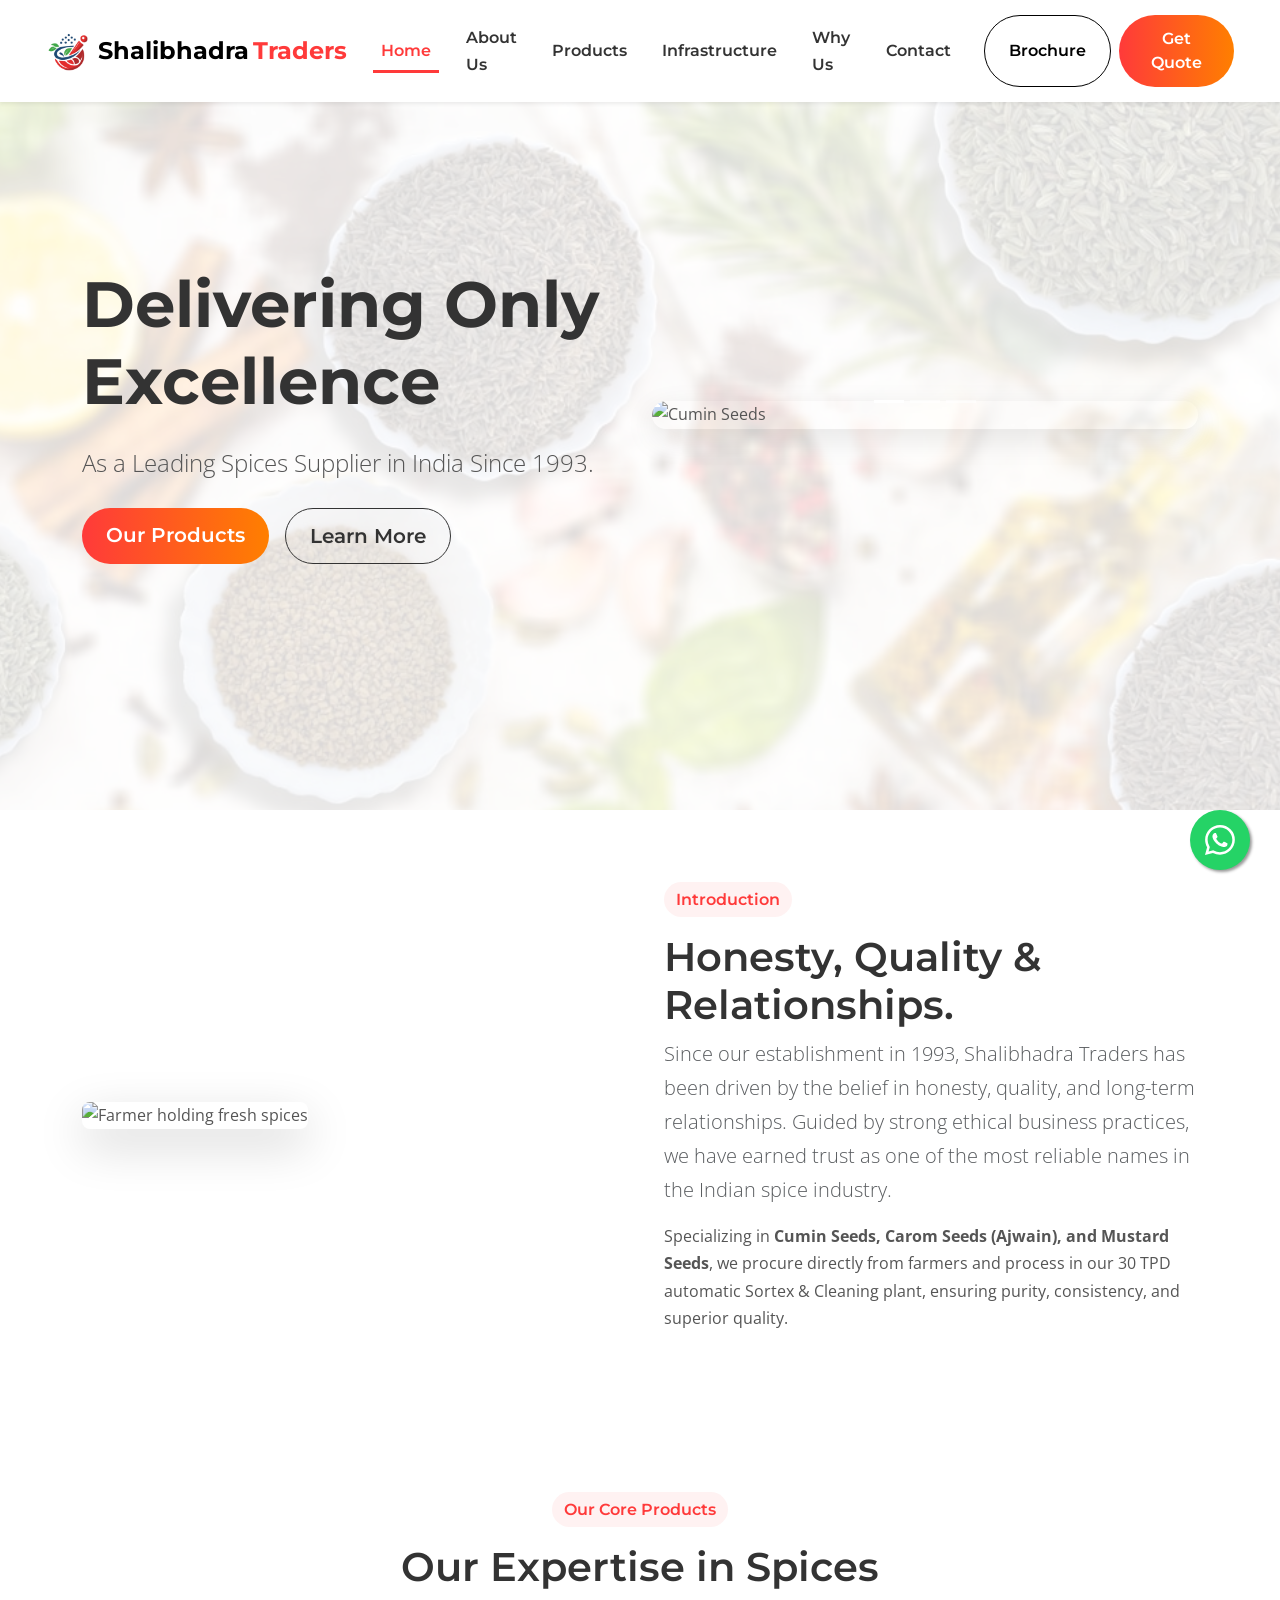
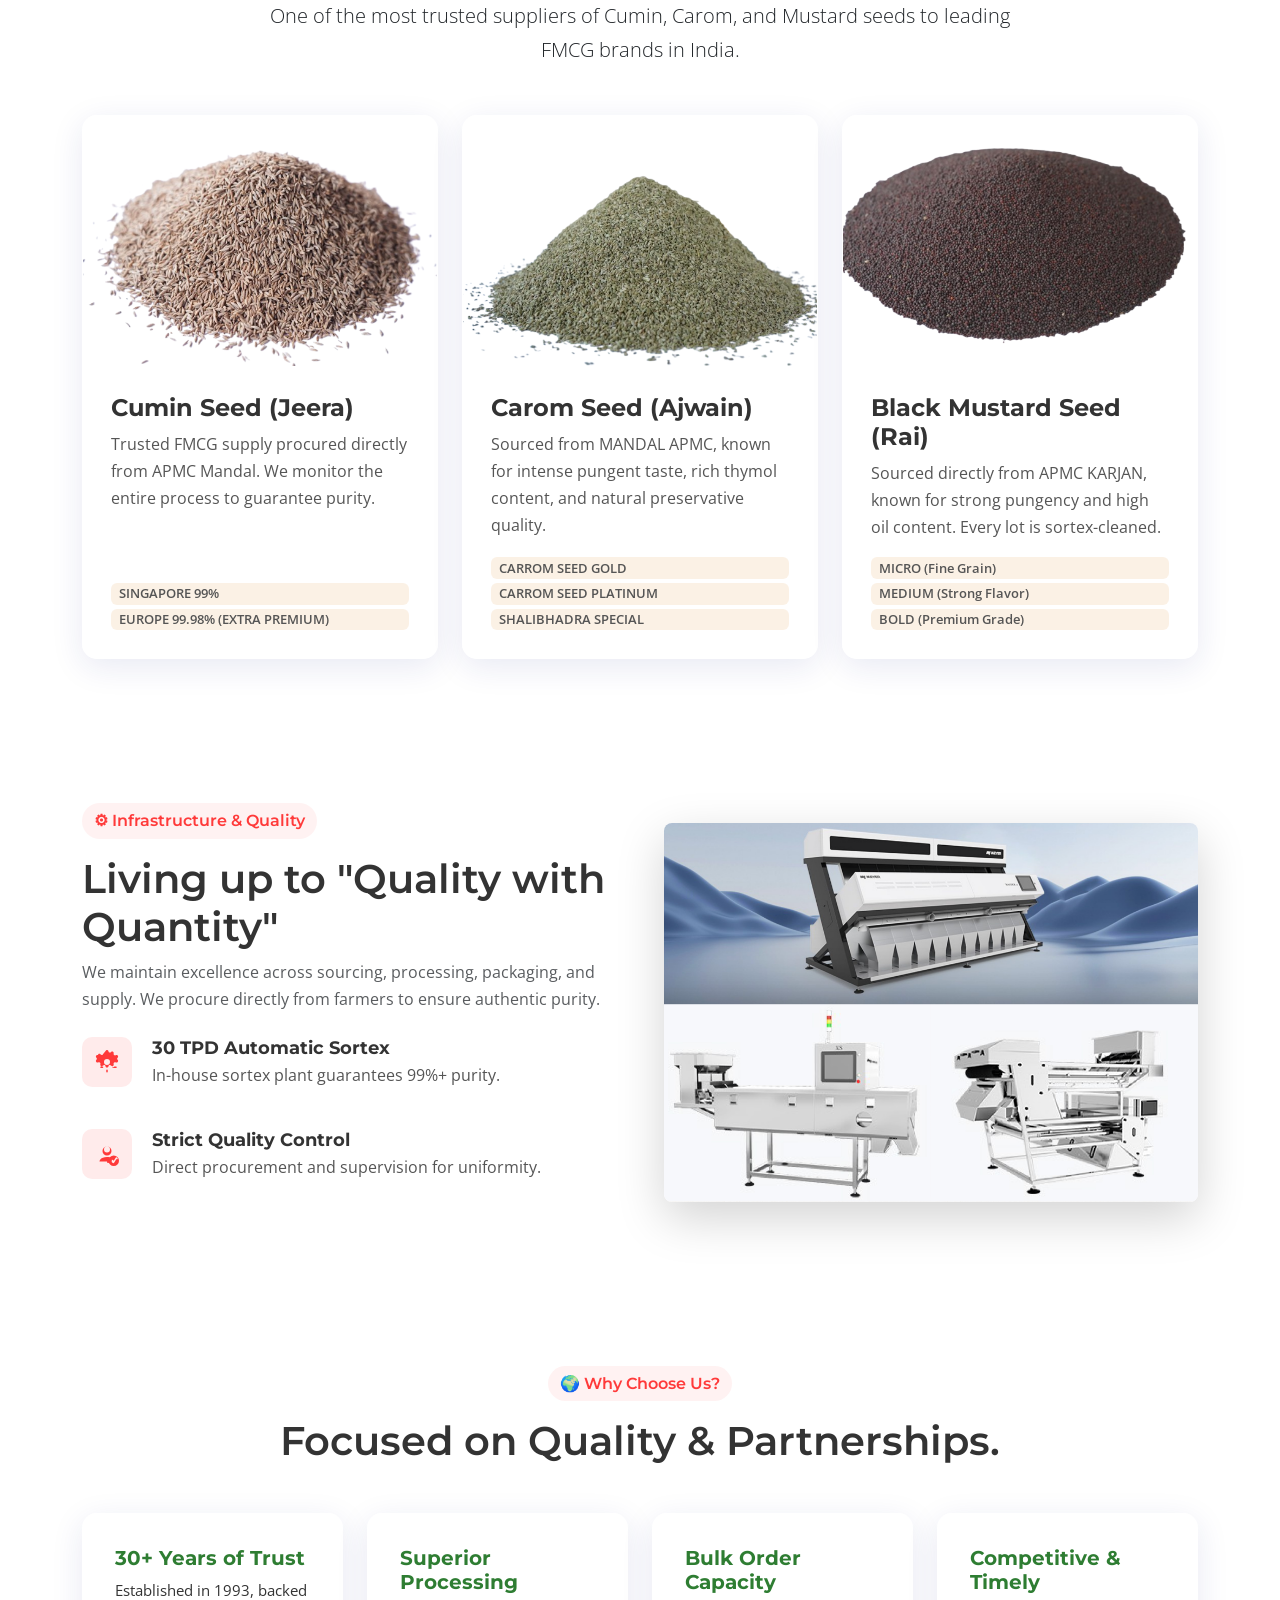
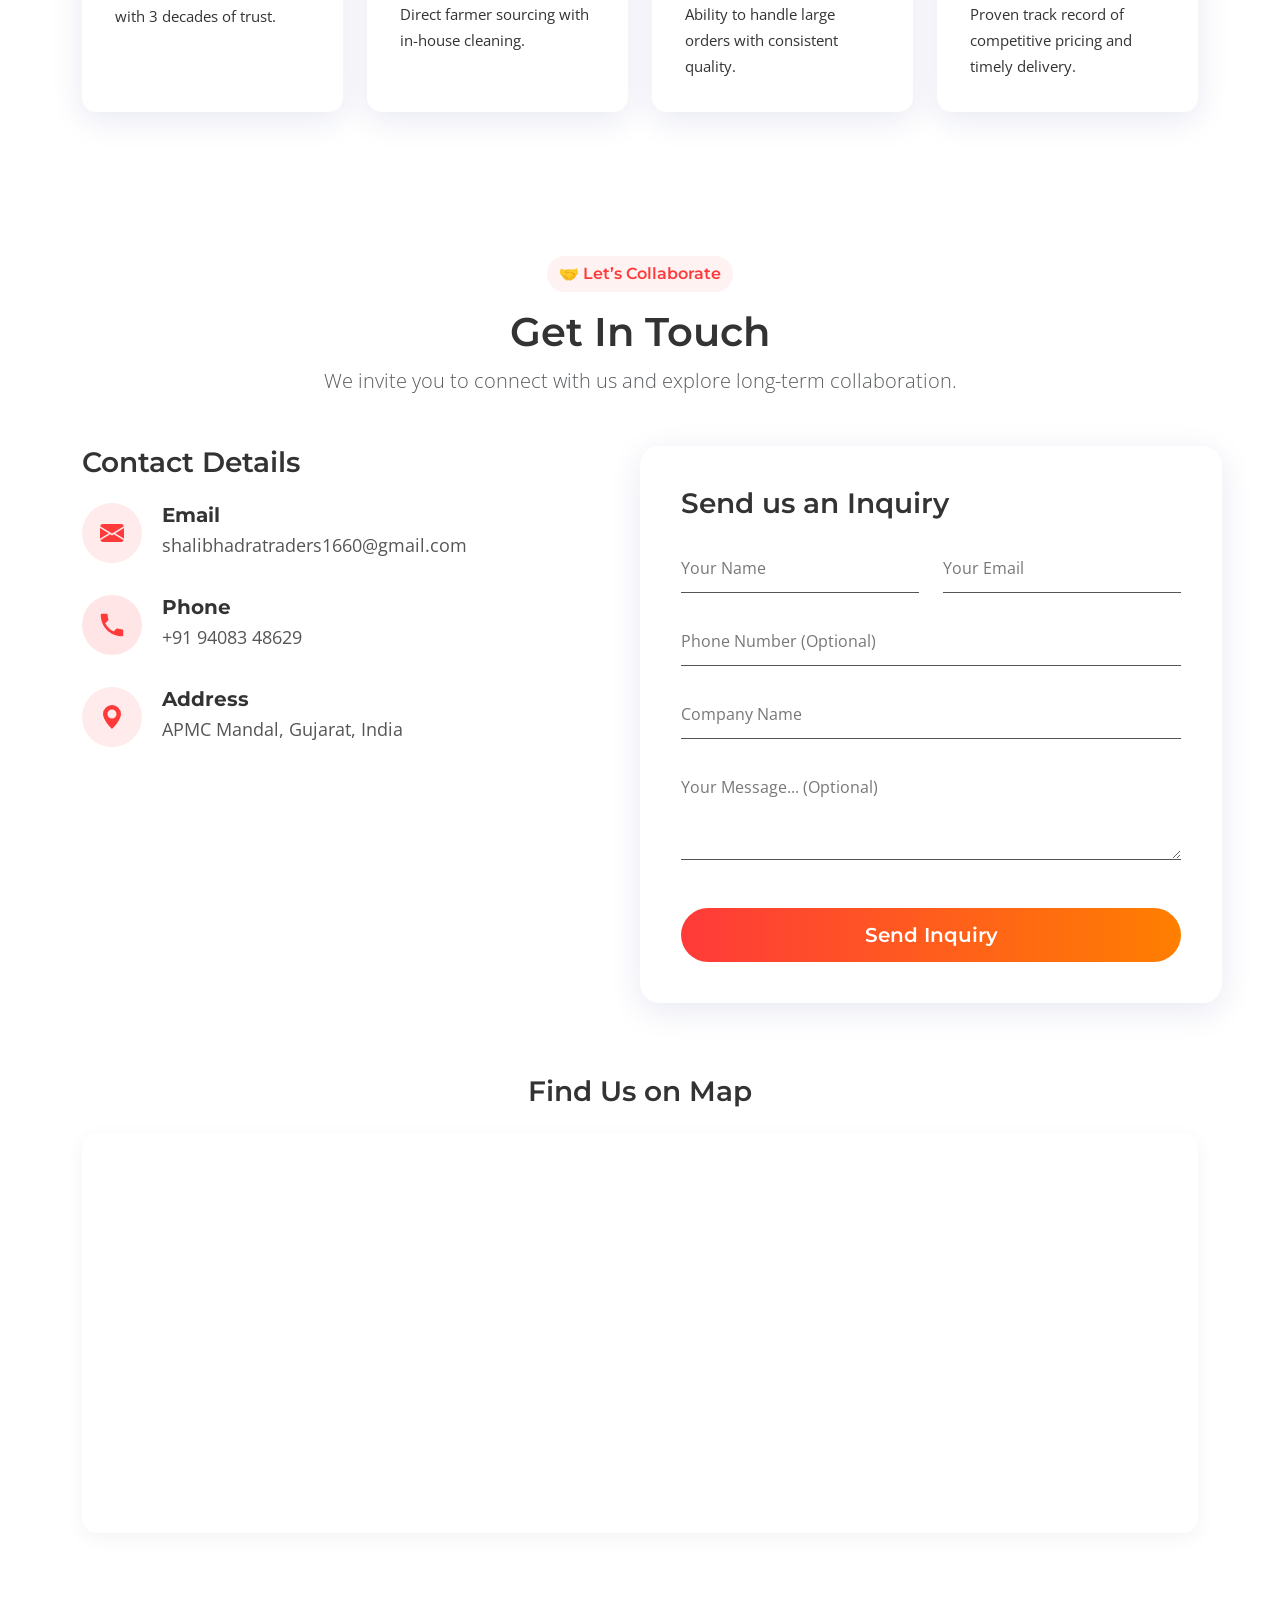
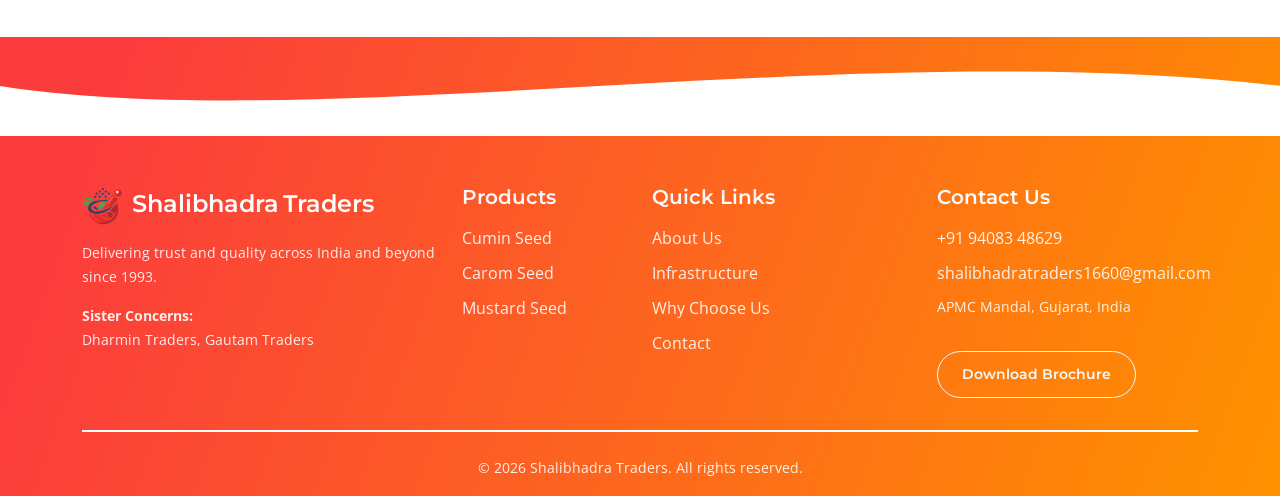
==== commit d9365f9e: "Update textarea rows and email placeholder" ====
--- a/index.html
+++ b/index.html
@@ -737,7 +737,7 @@
                                     <input type="text" name="company" class="form-control" placeholder="Company Name">
                                 </div>
                                 <div class="col-12">
-                                     <textarea name="message" class="form-control" rows="5" placeholder="Your Message... (Optional)"></textarea>
+                                     <textarea name="message" class="form-control" rows="3" placeholder="Your Message... (Optional)"></textarea>
                                 </div>
                                 <div class="col-12 mt-4">
                                     <button type="submit" class="btn btn-chilly btn-lg w-100">Send Inquiry</button>
@@ -850,7 +850,7 @@
 
                         <div class="mb-3">
                             <label for="brochureEmail" class="form-label">Email address</label>
-                            <input type="email" name="email" class="form-control" id="brochureEmail" placeholder="name@example.com" required>
+                            <input type="email" name="email" class="form-control" id="brochureEmail" placeholder="example@mail.com" required>
                         </div>
                         <div class="mb-3">
                             <label for="brochurePhone" class="form-label">Phone Number (Optional)</label>
@@ -949,7 +949,7 @@
 
             function triggerDownload() {
                 const link = document.createElement('a');
-                link.href = 'assets/brochure.pdf'; 
+                link.href = 'assets/Brochure.pdf'; 
                 link.target = '_blank'; 
                 link.download = 'Shalibhadra_Traders_Brochure.pdf';
                 document.body.appendChild(link);
@@ -1027,4 +1027,4 @@
         });
     </script>
 </body>
-</html>+</html>
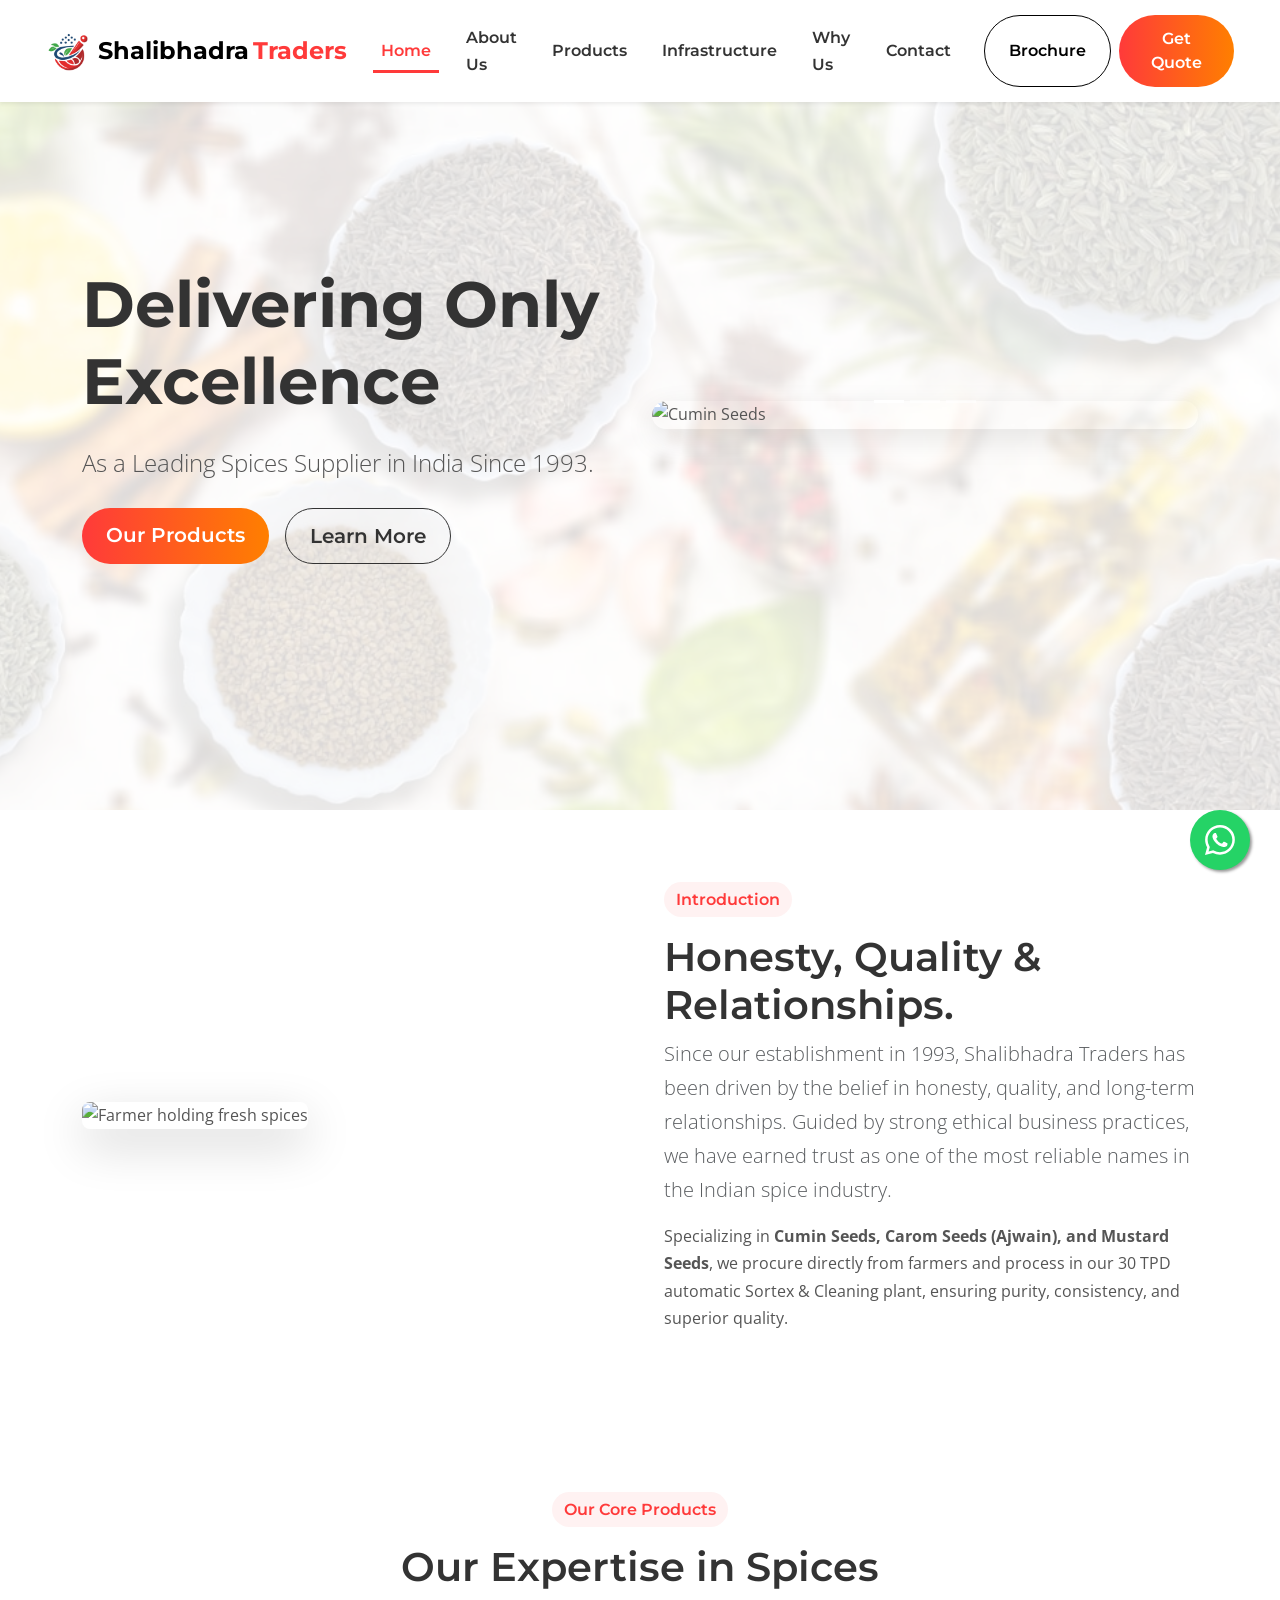
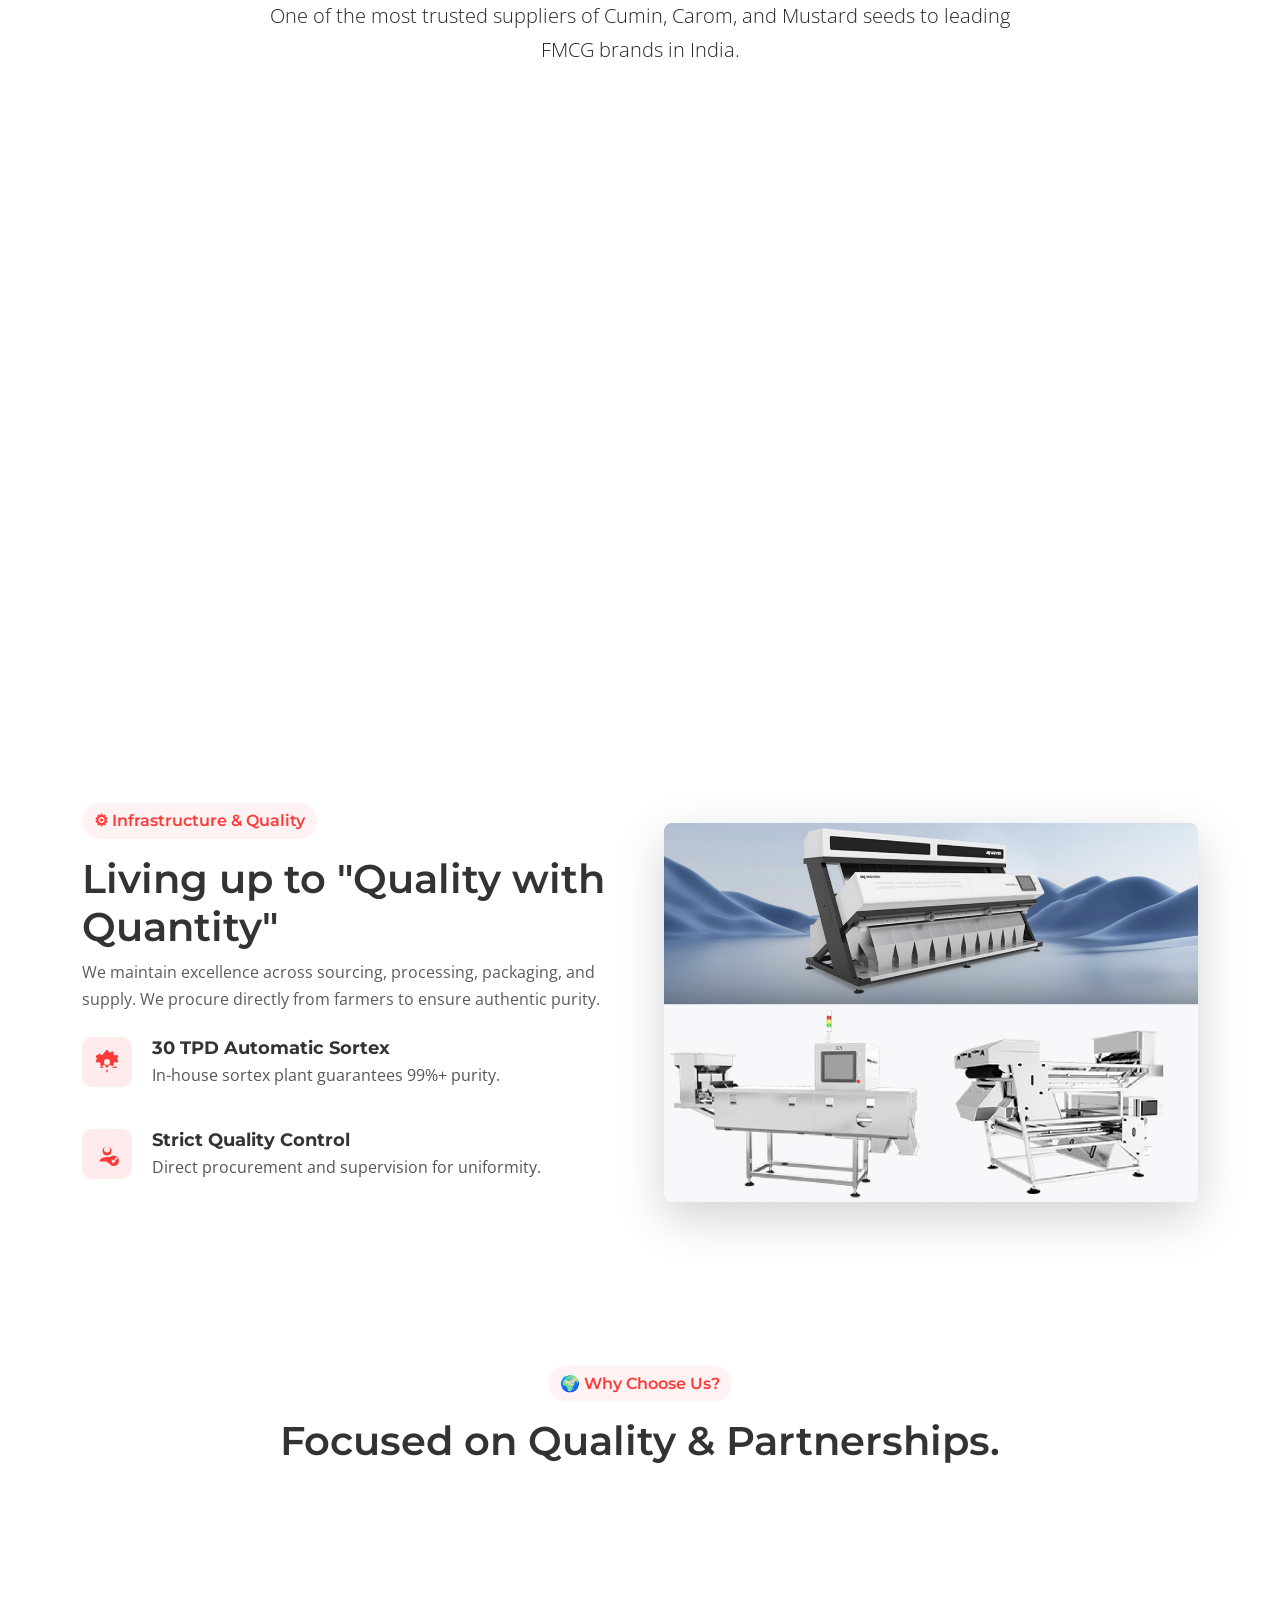
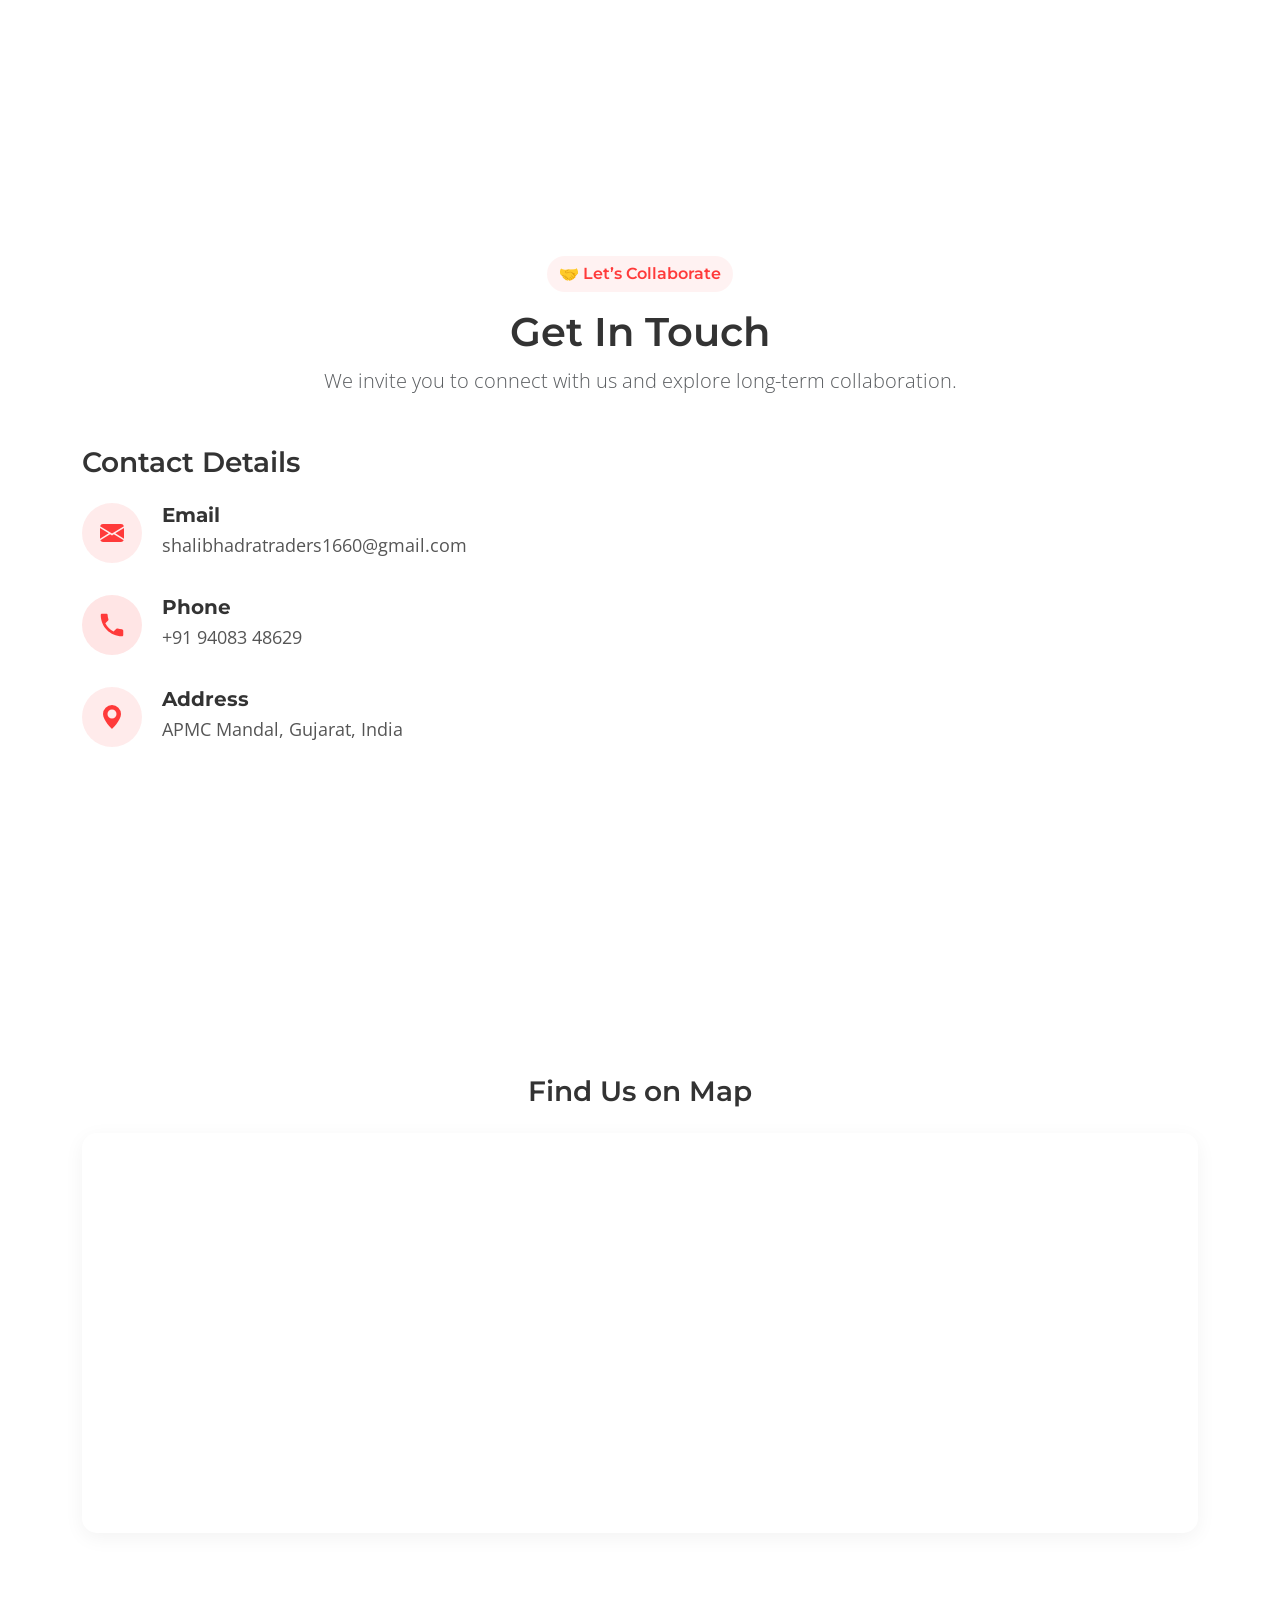
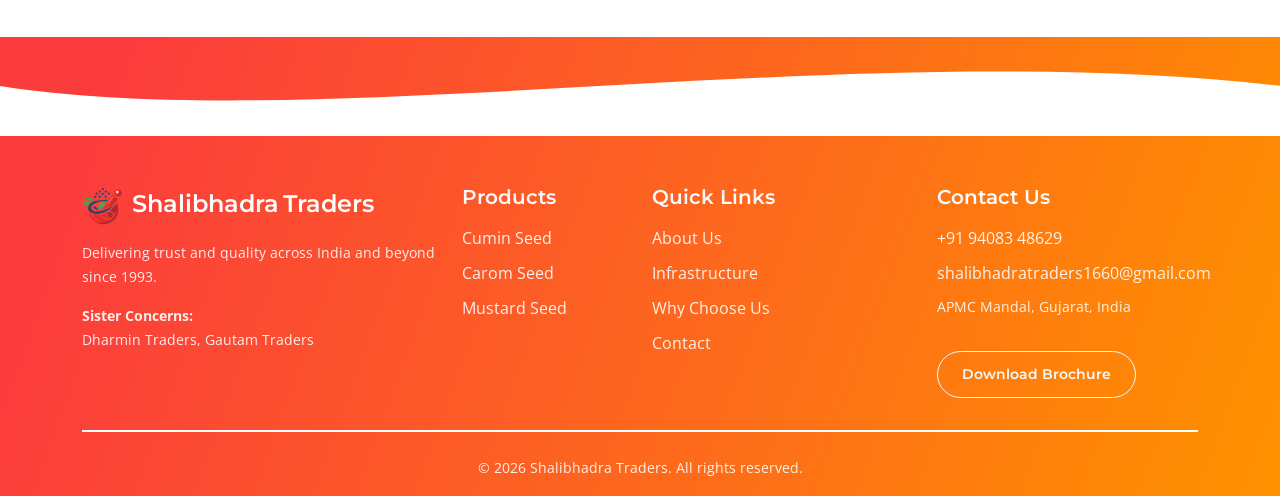
==== commit c41cd798: "Update meta tags and structured data in index.html Updated Open Graph and Twitter meta tags to use t" ====
--- a/index.html
+++ b/index.html
@@ -1,64 +1,77 @@
 <!DOCTYPE html>
 <html lang="en">
 <head>
-    <meta charset="UTF-8">
-    <meta name="viewport" content="width=device-width, initial-scale=1.0">
-    <meta name="theme-color" content="#2E7D32">
-    
-    <title>Shalibhadra Traders | Bulk Spice Suppliers India | Cumin, Ajwain, Mustard</title>
-    <meta name="description" content="Premium Sortex-cleaned Cumin, Ajwain, and Mustard seeds supplier in India. ISO certified quality, direct farmer sourcing, and bulk export capabilities since 1993.">
-    <meta name="keywords" content="Shalibhadra Traders, Cumin Seeds Wholesale, Ajwain Seeds Supplier, Mustard Seeds Bulk, Spices Exporter India, Gujarat Spice Market, APMC Mandal">
-    <meta name="author" content="Shalibhadra Traders">
-    <meta name="robots" content="index, follow">
-    <link rel="canonical" href="https://www.shalibhadratraders.com"> 
-
-    <meta property="og:type" content="business.business">
-    <meta property="og:title" content="Shalibhadra Traders - Premium Spice Suppliers">
-    <meta property="og:description" content="30+ Years of Trust. We supply premium Sortex-cleaned Cumin, Carom, and Mustard seeds directly from farmers.">
-    <meta property="og:url" content="https://www.shalibhadratraders.com">
-    <meta property="og:image" content="assets/logo.ico">
-    <meta property="og:site_name" content="Shalibhadra Traders">
-
-    <meta name="twitter:card" content="summary_large_image">
-    <meta name="twitter:title" content="Shalibhadra Traders | Bulk Spice Supplier">
-    <meta name="twitter:description" content="Premium Sortex-cleaned Cumin, Ajwain, and Mustard seeds. Direct farmer sourcing.">
-    <meta name="twitter:image" content="assets/logo.ico">
-
-    <script type="application/ld+json">
-    {
-      "@context": "https://schema.org",
-      "@type": "WholesaleStore",
-      "name": "Shalibhadra Traders",
-      "image": "assets/logo.ico",
-      "url": "https://www.shalibhadratraders.com",
-      "telephone": "+919408348629",
-      "email": "shalibhadratraders1660@gmail.com",
-      "priceRange": "$$",
-      "address": {
-        "@type": "PostalAddress",
-        "streetAddress": "APMC Mandal",
-        "addressLocality": "Mandal",
-        "addressRegion": "Gujarat",
-        "postalCode": "382130",
-        "addressCountry": "IN"
-      },
-      "geo": {
-        "@type": "GeoCoordinates",
-        "latitude": 23.2876,
-        "longitude": 71.9142
-      },
-      "openingHoursSpecification": {
-        "@type": "OpeningHoursSpecification",
-        "dayOfWeek": ["Monday","Tuesday","Wednesday","Thursday","Friday","Saturday"],
-        "opens": "09:00",
-        "closes": "18:00"
-      },
-      "sameAs": [
-        "https://www.facebook.com/shalibhadratraders",
-        "https://www.instagram.com/shalibhadratraders"
-      ]
-    }
-    </script>
+<meta charset="UTF-8">
+<meta http-equiv="X-UA-Compatible" content="IE=edge">
+<meta name="viewport" content="width=device-width, initial-scale=1.0, maximum-scale=5">
+<meta name="theme-color" content="#2E7D32">
+
+<title>Shalibhadra Traders | Bulk Cumin, Ajwain & Mustard Seeds Supplier India</title>
+
+<meta name="description" content="Shalibhadra Traders is a trusted Indian bulk spice supplier since 1993. ISO-certified Sortex Cumin, Ajwain & Mustard seeds with export-ready quality.">
+
+<meta name="keywords" content="Shalibhadra Traders, bulk spice supplier India, cumin seeds wholesale, ajwain seeds exporter, mustard seeds bulk supplier, Indian spice exporter, Gujarat spice market">
+
+<meta name="author" content="Shalibhadra Traders">
+<meta name="robots" content="index, follow, max-image-preview:large">
+<meta name="googlebot" content="index, follow, max-snippet:-1, max-image-preview:large, max-video-preview:-1">
+
+<link rel="canonical" href="https://ap1311.github.io/Shalibhadra-Traders/">
+
+<meta property="og:type" content="business.business">
+<meta property="og:locale" content="en_IN">
+<meta property="og:site_name" content="Shalibhadra Traders">
+<meta property="og:title" content="Shalibhadra Traders – Premium Bulk Spice Supplier India">
+<meta property="og:description" content="30+ years of trust. Premium Sortex-cleaned Cumin, Ajwain & Mustard seeds sourced directly from Indian farmers.">
+<meta property="og:url" content="https://ap1311.github.io/Shalibhadra-Traders/">
+<meta property="og:image" content="https://ap1311.github.io/Shalibhadra-Traders/assets/logo.png">
+<meta property="og:image:secure_url" content="https://ap1311.github.io/Shalibhadra-Traders/assets/logo.png">
+<meta property="og:image:type" content="image/png">
+<meta property="og:image:width" content="1200">
+<meta property="og:image:height" content="630">
+<meta property="og:image:alt" content="Shalibhadra Traders Bulk Spice Supplier Logo">
+
+<meta name="twitter:card" content="summary_large_image">
+<meta name="twitter:title" content="Shalibhadra Traders | Bulk Spice Supplier India">
+<meta name="twitter:description" content="ISO-certified bulk supplier of Cumin, Ajwain & Mustard seeds from India. Export-ready quality since 1993.">
+<meta name="twitter:image" content="https://ap1311.github.io/Shalibhadra-Traders/assets/logo.png">
+
+<meta name="format-detection" content="telephone=no">
+<meta name="distribution" content="global">
+<meta name="rating" content="general">
+
+<script type="application/ld+json">
+{
+  "@context": "https://schema.org",
+  "@type": "WholesaleStore",
+  "name": "Shalibhadra Traders",
+  "image": "https://ap1311.github.io/Shalibhadra-Traders/assets/logo.png",
+  "url": "https://ap1311.github.io/Shalibhadra-Traders/",
+  "telephone": "+919408348629",
+  "email": "shalibhadratraders1660@gmail.com",
+  "priceRange": "$$",
+  "address": {
+    "@type": "PostalAddress",
+    "streetAddress": "APMC Mandal",
+    "addressLocality": "Mandal",
+    "addressRegion": "Gujarat",
+    "postalCode": "382130",
+    "addressCountry": "IN"
+  },
+  "geo": {
+    "@type": "GeoCoordinates",
+    "latitude": 23.2876,
+    "longitude": 71.9142
+  },
+  "openingHoursSpecification": {
+    "@type": "OpeningHoursSpecification",
+    "dayOfWeek": ["Monday","Tuesday","Wednesday","Thursday","Friday","Saturday"],
+    "opens": "09:00",
+    "closes": "18:00"
+  }
+}
+</script>
+
 
     <link rel="icon" href="assets/logo.ico" type="image/png">
     <link href="https://cdn.jsdelivr.net/npm/bootstrap@5.3.3/dist/css/bootstrap.min.css" rel="stylesheet">
